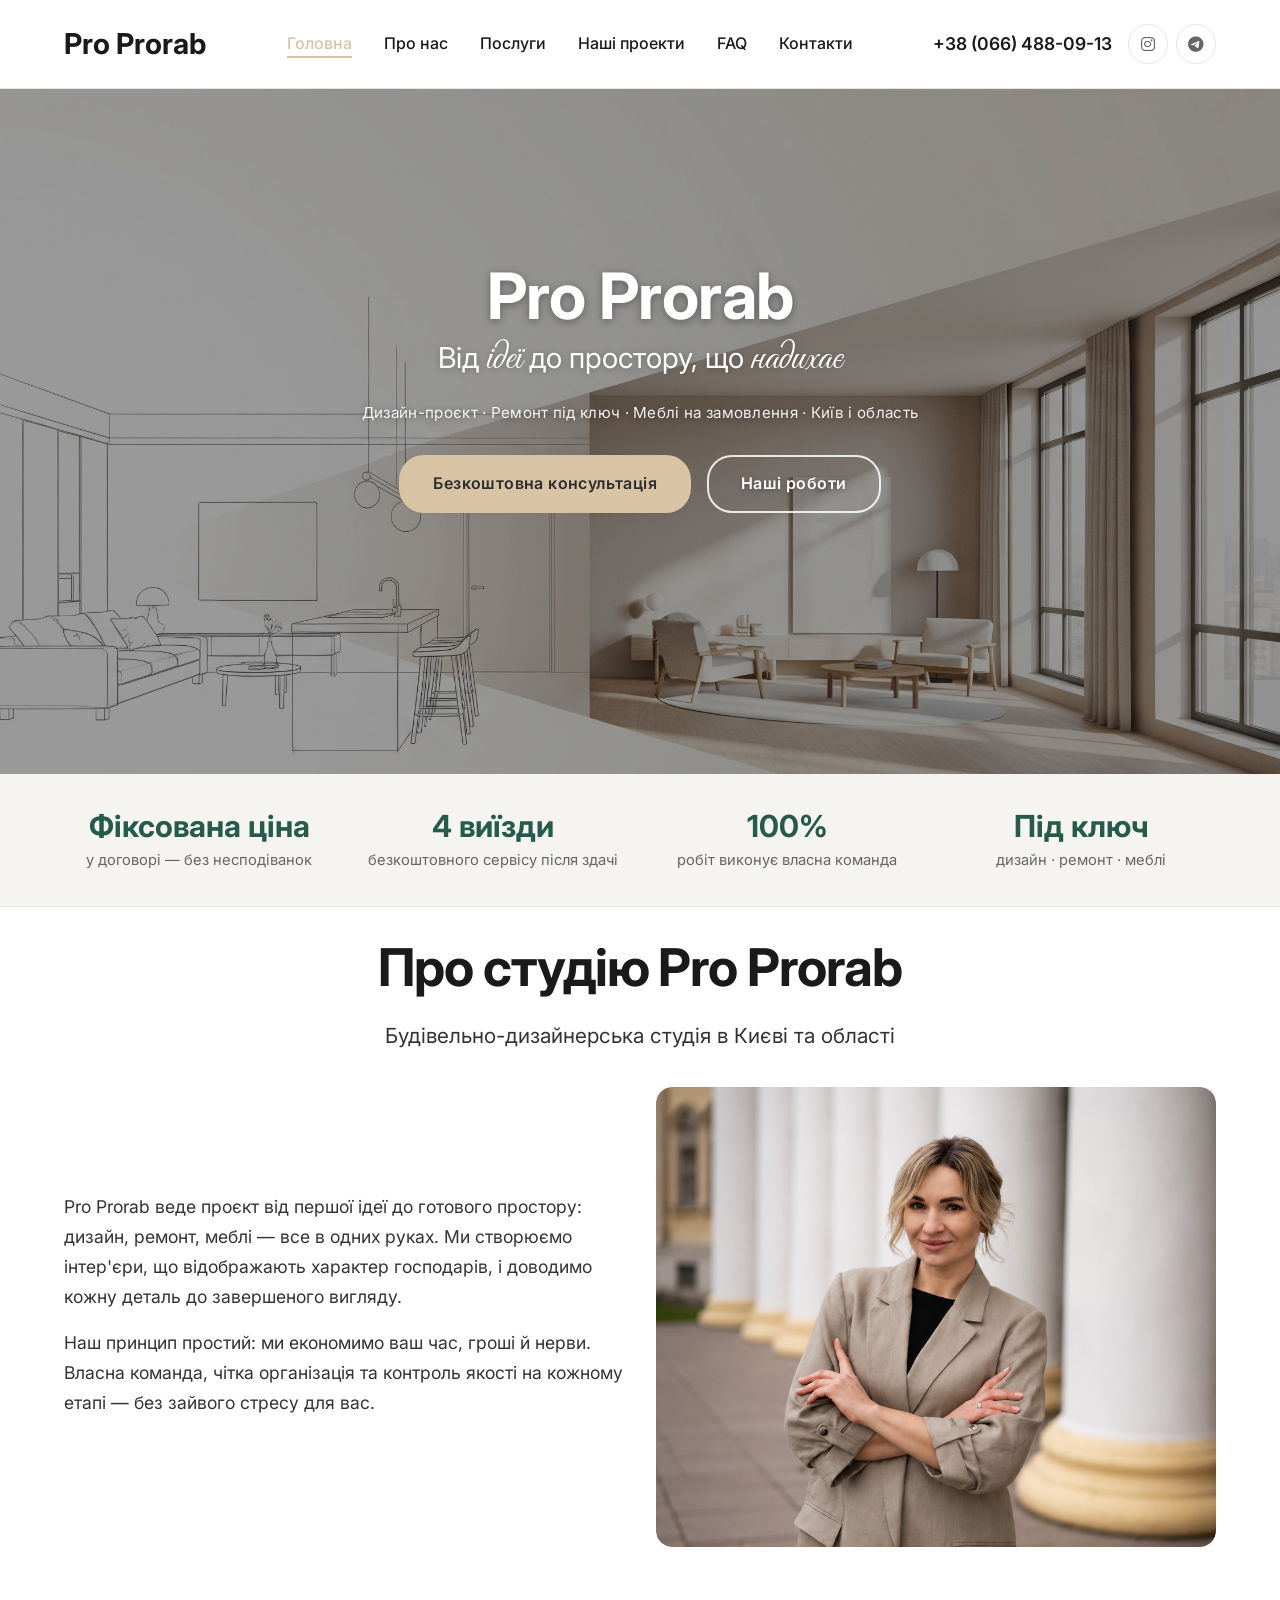
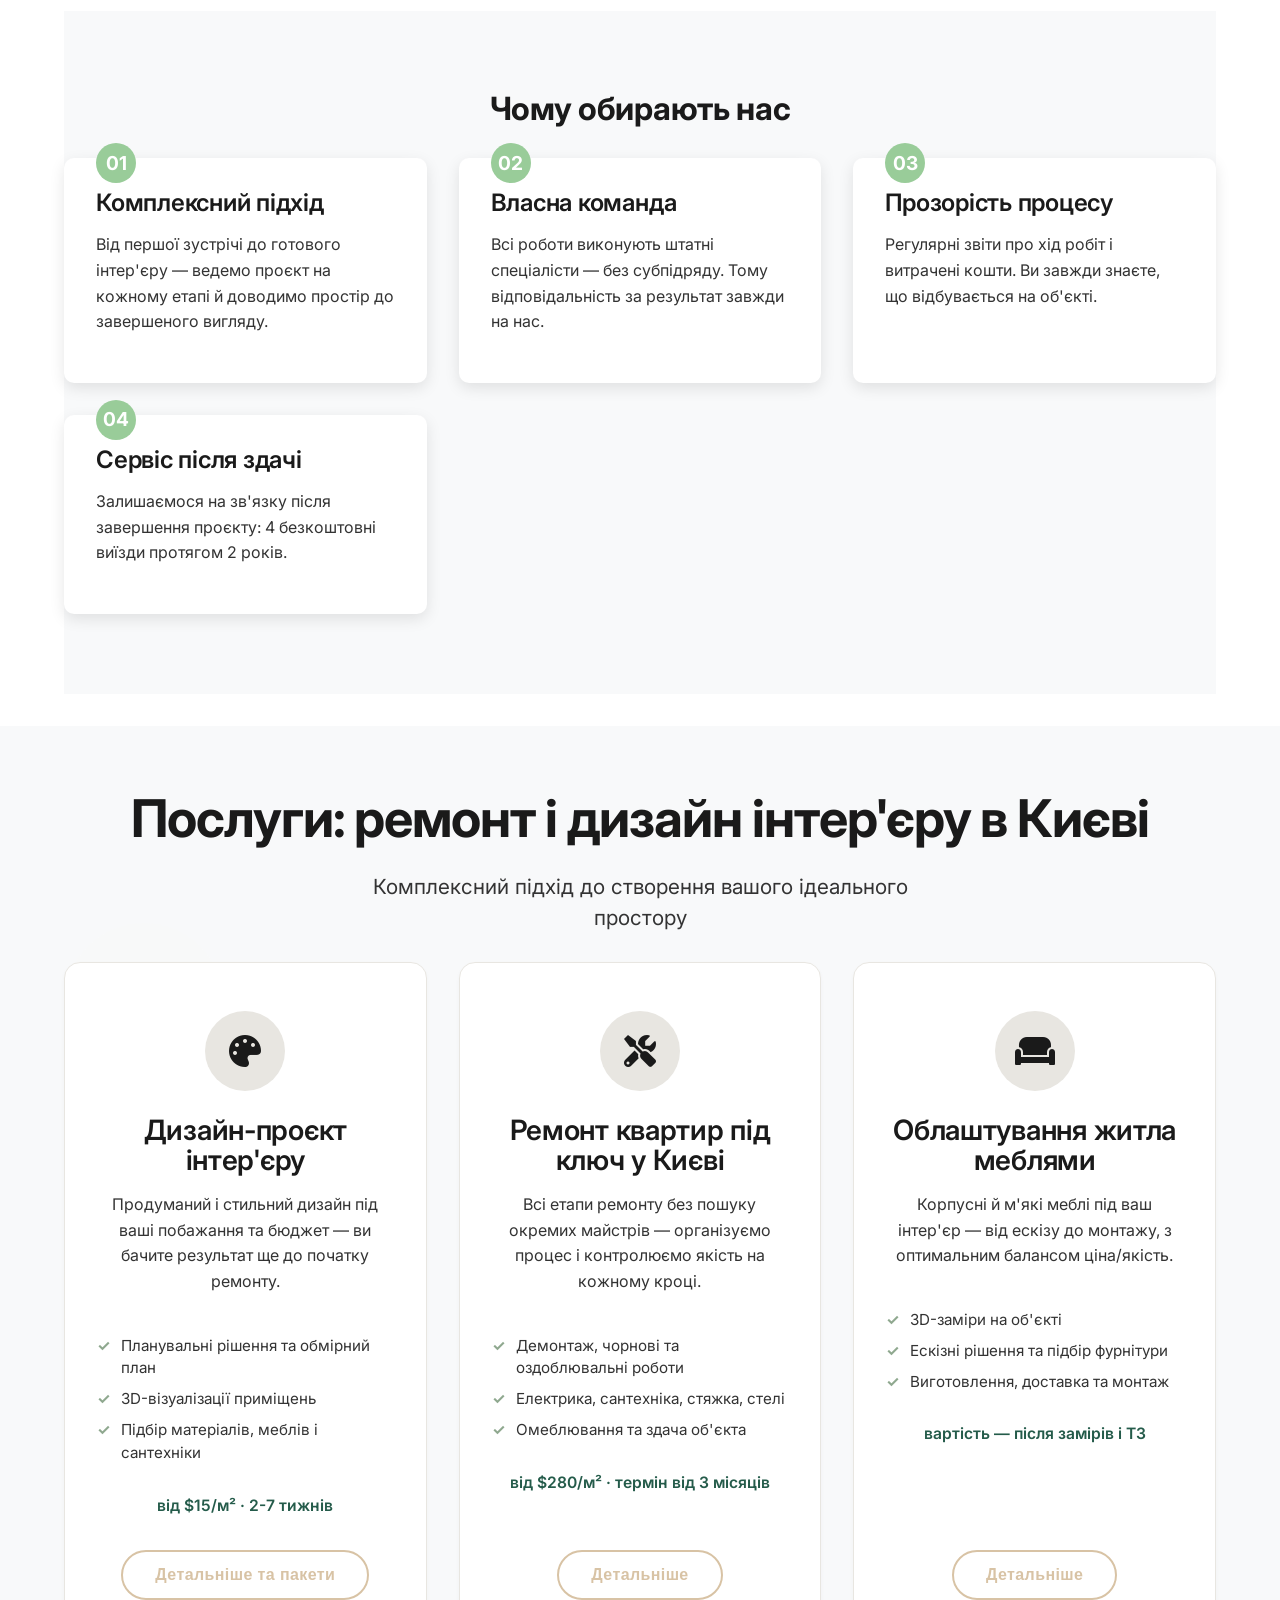
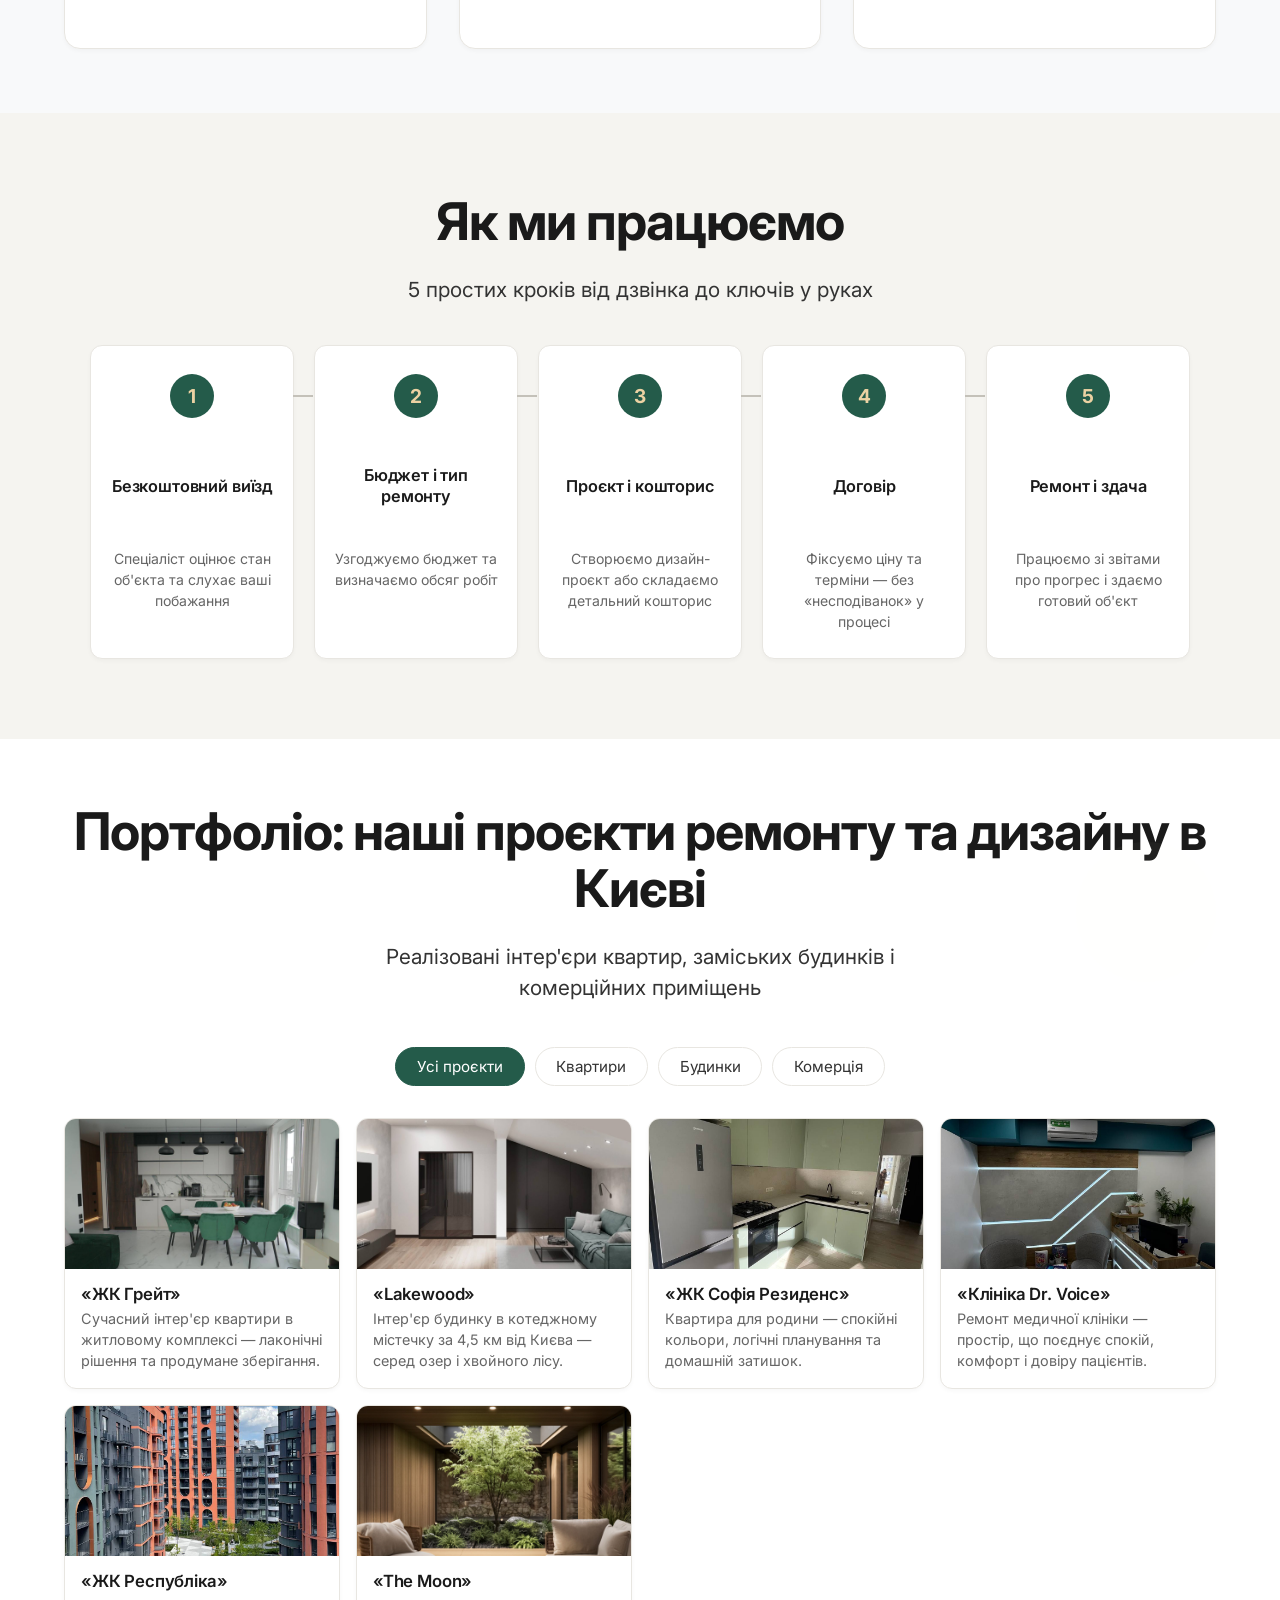
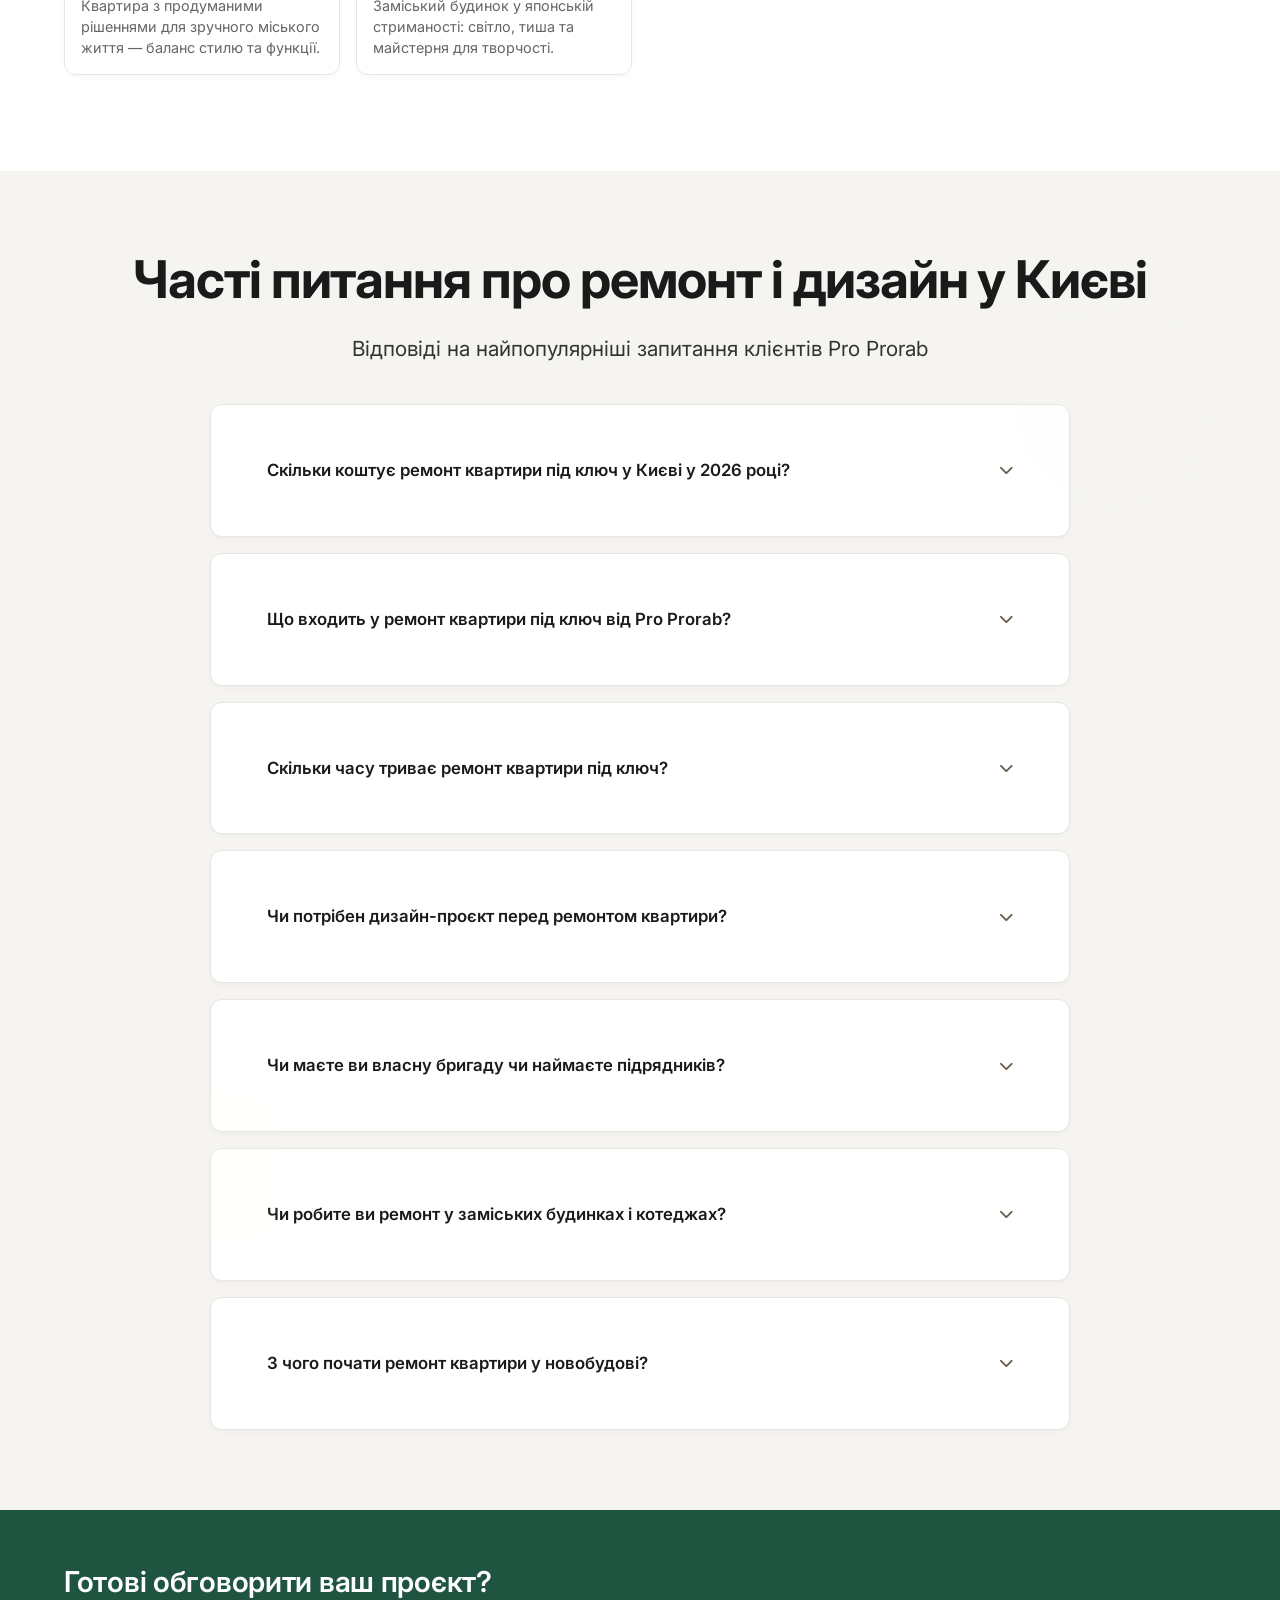
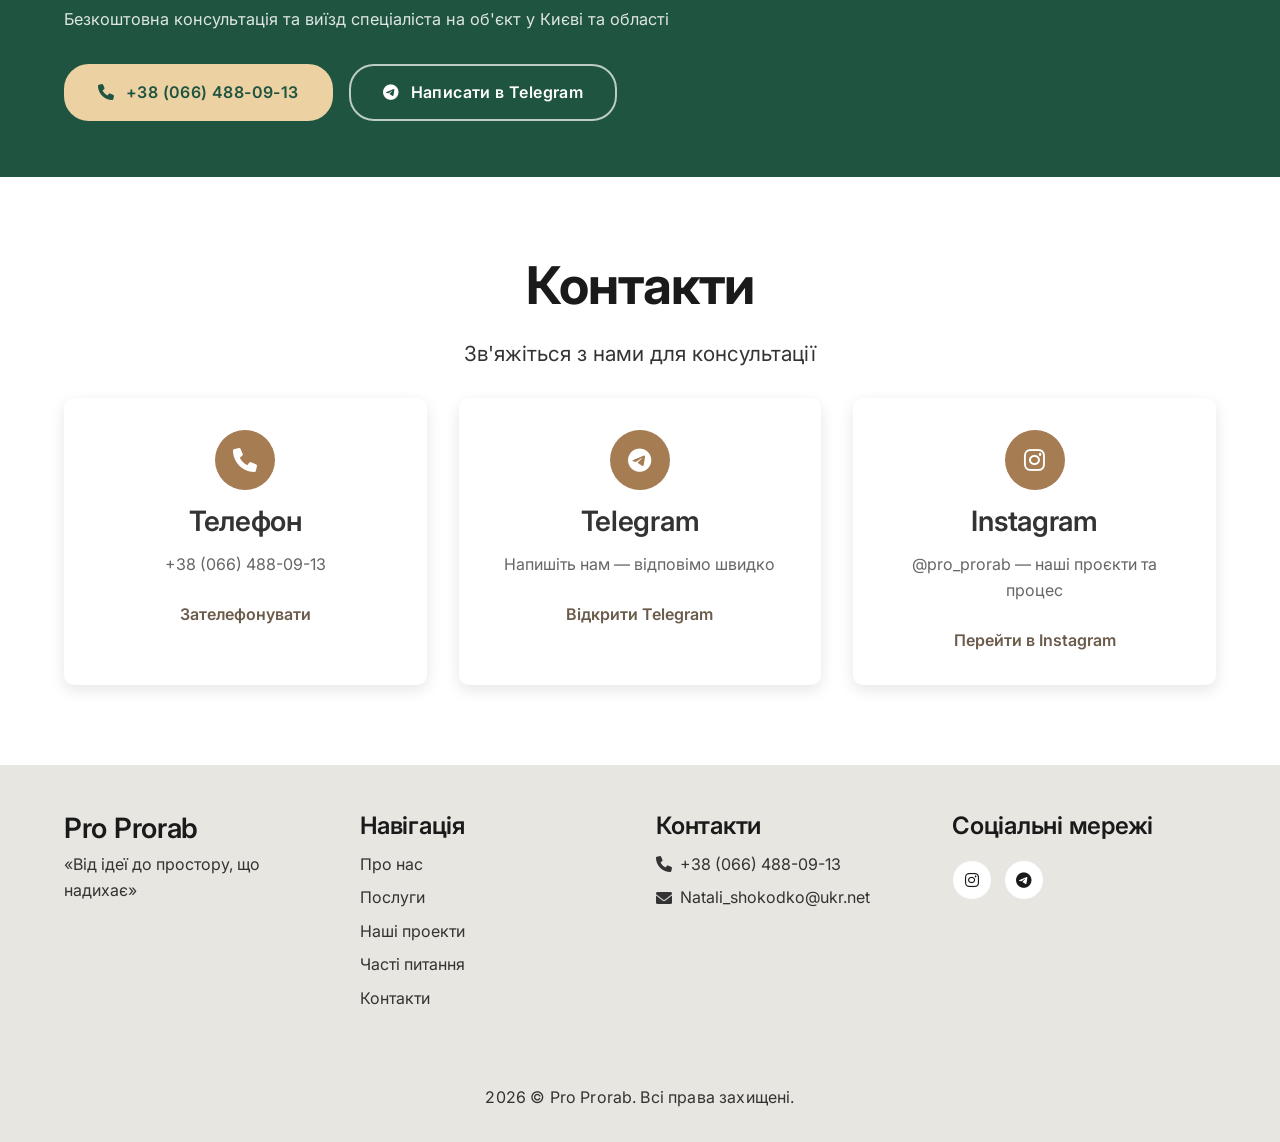
==== index.html @ a44e71b1 "Apply green package styling to all three service modals The «Ремонт під ключ» and «Облаштування мебл" ====
<!DOCTYPE html>
<html lang="uk-UA">
<head>
    <meta charset="UTF-8">
    <meta name="viewport" content="width=device-width, initial-scale=1.0, viewport-fit=cover">
    <meta http-equiv="X-UA-Compatible" content="IE=edge">

    <!-- Primary SEO Meta Tags -->
    <title>Ремонт квартир під ключ і дизайн інтер'єру в Києві | Pro Prorab</title>
    <meta name="description" content="Pro Prorab — будівельно-дизайнерська студія в Києві та області. Дизайн-проєкт інтер'єру, ремонт квартир і будинків під ключ, авторський нагляд, меблі на замовлення. ☎ +38 (066) 488-09-13">
    <meta name="keywords" content="ремонт квартир Київ, ремонт під ключ Київ, дизайн інтер'єру Київ, дизайн-проєкт Київ, ремонт квартири під ключ ціна, ремонт будинків Київ, дизайн інтер'єру Київська область, будівельна студія Київ, меблі на замовлення Київ, авторський нагляд, Pro Prorab, Про Прораб">
    <meta name="author" content="Pro Prorab">
    <meta name="robots" content="index, follow, max-image-preview:large, max-snippet:-1, max-video-preview:-1">
    <meta name="googlebot" content="index, follow">
    <meta name="yandex" content="index, follow">
    <meta name="rating" content="general">
    <meta name="revisit-after" content="7 days">
    <meta name="language" content="Ukrainian">
    <meta name="theme-color" content="#245B4A">

    <!-- Geo Tags (Київ, Україна) -->
    <meta name="geo.region" content="UA-32">
    <meta name="geo.placename" content="Київ, Київська область">
    <meta name="geo.position" content="50.4501;30.5234">
    <meta name="ICBM" content="50.4501, 30.5234">

    <!-- Canonical & Language Alternates -->
    <link rel="canonical" href="https://pro-prorab.com.ua/">
    <link rel="alternate" hreflang="uk-UA" href="https://pro-prorab.com.ua/">
    <link rel="alternate" hreflang="x-default" href="https://pro-prorab.com.ua/">

    <!-- Open Graph / Facebook -->
    <meta property="og:type" content="website">
    <meta property="og:site_name" content="Pro Prorab">
    <meta property="og:locale" content="uk_UA">
    <meta property="og:url" content="https://pro-prorab.com.ua/">
    <meta property="og:title" content="Ремонт квартир під ключ і дизайн інтер'єру в Києві | Pro Prorab">
    <meta property="og:description" content="Дизайн-проєкт інтер'єру, ремонт квартир і будинків під ключ, авторський нагляд. Працюємо в Києві та області.">
    <meta property="og:image" content="https://pro-prorab.com.ua/images/hero/hero-bg.jpg">
    <meta property="og:image:width" content="1200">
    <meta property="og:image:height" content="630">
    <meta property="og:image:alt" content="Pro Prorab — ремонт і дизайн інтер'єру в Києві">

    <!-- Twitter Card -->
    <meta name="twitter:card" content="summary_large_image">
    <meta name="twitter:title" content="Ремонт квартир під ключ і дизайн інтер'єру в Києві | Pro Prorab">
    <meta name="twitter:description" content="Дизайн-проєкт, ремонт під ключ, авторський нагляд. Київ і область.">
    <meta name="twitter:image" content="https://pro-prorab.com.ua/images/hero/hero-bg.jpg">
    <meta name="twitter:image:alt" content="Pro Prorab — інтер'єри та ремонт у Києві">

    <!-- Favicon & PWA -->
    <link rel="icon" type="image/svg+xml" href="favicon.svg">
    <link rel="icon" type="image/x-icon" href="favicon.ico">
    <link rel="apple-touch-icon" sizes="180x180" href="apple-touch-icon.png">
    <link rel="manifest" href="site.webmanifest">

    <!-- Performance: Preconnect to third-party origins -->
    <link rel="preconnect" href="https://fonts.googleapis.com">
    <link rel="preconnect" href="https://fonts.gstatic.com" crossorigin>
    <link rel="preconnect" href="https://cdnjs.cloudflare.com" crossorigin>
    <link rel="dns-prefetch" href="https://www.instagram.com">
    <link rel="dns-prefetch" href="https://t.me">

    <!-- Stylesheets -->
    <link rel="stylesheet" href="css/style.css?v=15">
    <link href="https://fonts.googleapis.com/css2?family=Inter:wght@300;400;500;600;700&family=Caveat:wght@500;600;700&family=Great+Vibes&display=swap" rel="stylesheet">
    <link rel="stylesheet" href="https://cdnjs.cloudflare.com/ajax/libs/font-awesome/6.0.0/css/all.min.css">

    <!-- Schema.org: Organization + LocalBusiness (HomeAndConstructionBusiness) -->
    <script type="application/ld+json">
    {
      "@context": "https://schema.org",
      "@type": ["HomeAndConstructionBusiness", "GeneralContractor", "InteriorDesignFirm"],
      "@id": "https://pro-prorab.com.ua/#organization",
      "name": "Pro Prorab",
      "alternateName": ["Про Прораб", "Pro-Prorab"],
      "url": "https://pro-prorab.com.ua/",
      "logo": "https://pro-prorab.com.ua/images/hero/hero-bg.jpg",
      "image": "https://pro-prorab.com.ua/images/hero/hero-bg.jpg",
      "description": "Будівельно-дизайнерська студія Pro Prorab у Києві. Дизайн інтер'єру, ремонт квартир і будинків під ключ, авторський нагляд, меблі на замовлення.",
      "telephone": "+380664880913",
      "email": "Natali_shokodko@ukr.net",
      "priceRange": "$$",
      "currenciesAccepted": "UAH",
      "paymentAccepted": "Cash, Credit Card, Bank Transfer",
      "address": {
        "@type": "PostalAddress",
        "addressCountry": "UA",
        "addressRegion": "Київська область",
        "addressLocality": "Київ"
      },
      "geo": {
        "@type": "GeoCoordinates",
        "latitude": 50.4501,
        "longitude": 30.5234
      },
      "areaServed": [
        { "@type": "City", "name": "Київ" },
        { "@type": "AdministrativeArea", "name": "Київська область" }
      ],
      "openingHoursSpecification": [{
        "@type": "OpeningHoursSpecification",
        "dayOfWeek": ["Monday", "Tuesday", "Wednesday", "Thursday", "Friday", "Saturday"],
        "opens": "09:00",
        "closes": "19:00"
      }],
      "sameAs": [
        "https://www.instagram.com/pro_prorab",
        "https://t.me/+380664880913"
      ],
      "founder": { "@type": "Person", "name": "Наталія Шокодько" },
      "knowsLanguage": ["uk", "ru", "en"],
      "slogan": "Від ідеї до простору, що надихає"
    }
    </script>

    <!-- Schema.org: WebSite (with SearchAction) -->
    <script type="application/ld+json">
    {
      "@context": "https://schema.org",
      "@type": "WebSite",
      "@id": "https://pro-prorab.com.ua/#website",
      "url": "https://pro-prorab.com.ua/",
      "name": "Pro Prorab",
      "description": "Ремонт квартир під ключ і дизайн інтер'єру в Києві",
      "inLanguage": "uk-UA",
      "publisher": { "@id": "https://pro-prorab.com.ua/#organization" }
    }
    </script>

    <!-- Schema.org: Services Catalog -->
    <script type="application/ld+json">
    {
      "@context": "https://schema.org",
      "@type": "Service",
      "serviceType": "Ремонт квартир і дизайн інтер'єру",
      "provider": { "@id": "https://pro-prorab.com.ua/#organization" },
      "areaServed": { "@type": "AdministrativeArea", "name": "Київ та Київська область" },
      "hasOfferCatalog": {
        "@type": "OfferCatalog",
        "name": "Послуги Pro Prorab",
        "itemListElement": [
          {
            "@type": "Offer",
            "itemOffered": {
              "@type": "Service",
              "name": "Дизайн-проєкт інтер'єру",
              "description": "Створення продуманого дизайн-проєкту з урахуванням побажань, бюджету та сучасних тенденцій."
            }
          },
          {
            "@type": "Offer",
            "itemOffered": {
              "@type": "Service",
              "name": "Ремонт квартир під ключ",
              "description": "Повний цикл ремонту: підготовчі та чорнові роботи, оздоблення, монтаж меблів."
            }
          },
          {
            "@type": "Offer",
            "itemOffered": {
              "@type": "Service",
              "name": "Меблі на замовлення",
              "description": "Підбір, виготовлення та встановлення корпусних і м'яких меблів."
            }
          }
        ]
      }
    }
    </script>

    <!-- Schema.org: BreadcrumbList -->
    <script type="application/ld+json">
    {
      "@context": "https://schema.org",
      "@type": "BreadcrumbList",
      "itemListElement": [
        { "@type": "ListItem", "position": 1, "name": "Головна", "item": "https://pro-prorab.com.ua/" },
        { "@type": "ListItem", "position": 2, "name": "Про нас", "item": "https://pro-prorab.com.ua/#about" },
        { "@type": "ListItem", "position": 3, "name": "Послуги", "item": "https://pro-prorab.com.ua/#services" },
        { "@type": "ListItem", "position": 4, "name": "Наші проекти", "item": "https://pro-prorab.com.ua/#portfolio" },
        { "@type": "ListItem", "position": 5, "name": "Контакти", "item": "https://pro-prorab.com.ua/#contacts" }
      ]
    }
    </script>

    <!-- Schema.org: FAQPage -->
    <script type="application/ld+json">
    {
      "@context": "https://schema.org",
      "@type": "FAQPage",
      "mainEntity": [
        {
          "@type": "Question",
          "name": "Скільки коштує ремонт квартири під ключ у Києві у 2026 році?",
          "acceptedAnswer": {
            "@type": "Answer",
            "text": "Вартість ремонту під ключ у Києві залежить від трьох головних факторів: площі квартири, складності планування та обраних оздоблювальних матеріалів. Точну ціну ми називаємо лише після безкоштовного виїзду майстра на об'єкт — це гарантує, що в кошторисі не з'являться несподіванки. Зателефонуйте +38 (066) 488-09-13, щоб отримати індивідуальний розрахунок під ваш об'єкт."
          }
        },
        {
          "@type": "Question",
          "name": "Що входить у ремонт квартири під ключ від Pro Prorab?",
          "acceptedAnswer": {
            "@type": "Answer",
            "text": "Ремонт під ключ — це повний цикл робіт без потреби шукати окремих підрядників. Включає: демонтажні роботи (зняття старих покриттів, перегородок), чорнові роботи (стяжка, штукатурка, електрика, сантехніка, опалення), чистове оздоблення (фарбування, шпалери, плитка, підлоги, стелі), монтаж дверей і вікон, встановлення сантехніки та меблів, фінальне прибирання. Ви заїжджаєте в готову до життя квартиру з ключем у руках."
          }
        },
        {
          "@type": "Question",
          "name": "Скільки часу триває ремонт квартири під ключ?",
          "acceptedAnswer": {
            "@type": "Answer",
            "text": "Терміни залежать від площі та обсягу робіт. Орієнтовно: однокімнатна квартира — 2-3 місяці, двокімнатна — 3-4 місяці, трикімнатна — 4-6 місяців, заміський будинок — від 6 місяців. Точну дату закінчення ми фіксуємо в договорі ще до старту робіт і регулярно надаємо вам звіти про прогрес."
          }
        },
        {
          "@type": "Question",
          "name": "Чи потрібен дизайн-проєкт перед ремонтом квартири?",
          "acceptedAnswer": {
            "@type": "Answer",
            "text": "Дизайн-проєкт не є обов'язковим, але він економить ваші гроші. По-перше, ви бачите майбутній інтер'єр у 3D ще до закупівлі матеріалів і можете внести правки безкоштовно. По-друге, проєкт містить точні специфікації — це виключає переробки під час ремонту, а переробка коштує в 3-5 разів дорожче за виконання з першого разу. Клієнтам, які замовляють у нас одночасно дизайн-проєкт і ремонт, надаємо знижку на дизайн."
          }
        },
        {
          "@type": "Question",
          "name": "Чи маєте ви власну бригаду чи наймаєте підрядників?",
          "acceptedAnswer": {
            "@type": "Answer",
            "text": "Усі роботи виконують наші штатні спеціалісти — електрики, сантехніки, оздоблювальники, монтажники меблів. Ми не передаємо об'єкти на субпідряд, тому контролюємо якість на кожному етапі та несемо повну відповідальність за результат. Бригади злагоджені між собою, працюють у єдиному ритмі. Завдяки цьому ми витримуємо терміни."
          }
        },
        {
          "@type": "Question",
          "name": "Чи робите ви ремонт у заміських будинках і котеджах?",
          "acceptedAnswer": {
            "@type": "Answer",
            "text": "Так, заміські будинки — одна з наших спеціалізацій. У портфоліо є реалізовані проєкти в котеджному містечку Lakewood (4,5 км від Києва) та заміський будинок The Moon у японському стилі. Ми працюємо з будинками будь-якої площі — від компактних котеджів до маєтків, включно з утепленням фасадів, інженерією та дизайном інтер'єру."
          }
        },
        {
          "@type": "Question",
          "name": "З чого почати ремонт квартири у новобудові?",
          "acceptedAnswer": {
            "@type": "Answer",
            "text": "Послідовність така: 1) Замовте безкоштовний виїзд нашого спеціаліста — оцінимо стан квартири від забудовника. 2) Узгодимо ваш бюджет і визначимо тип ремонту. 3) Створимо дизайн-проєкт або складемо кошторис під ваше планування. 4) Підпишемо договір з фіксованою ціною та термінами. 5) Розпочинаємо роботи — ви отримуєте регулярні звіти про прогрес. Найгірше, що можна зробити — почати ремонт без проєкту й кошторису, бо так бюджет розповзається на 30-50%."
          }
        }
      ]
    }
    </script>
</head>
<body>
    <!-- Header -->
    <header class="header">
        <div class="container">
            <div class="header-content">
                <a href="/" class="logo" aria-label="Pro Prorab — головна">
                    <span class="logo-text">Pro Prorab</span>
                </a>
                <nav class="nav">
                    <ul class="nav-list">
                        <li><a href="#home" class="nav-link active">Головна</a></li>
                        <li><a href="#about" class="nav-link">Про нас</a></li>
                        <li><a href="#services" class="nav-link">Послуги</a></li>
                        <li><a href="#portfolio" class="nav-link">Наші проекти</a></li>
                        <li><a href="#faq" class="nav-link">FAQ</a></li>
                        <li><a href="#contacts" class="nav-link">Контакти</a></li>
                    </ul>
                </nav>
                <div class="header-contact">
                    <a href="tel:+380664880913" class="phone">+38 (066) 488-09-13</a>
                    <div class="social-links">
                        <a href="https://www.instagram.com/pro_prorab?igsh=eXV1aWx6aDczOWYw" class="social-link" aria-label="Instagram Pro Prorab" target="_blank" rel="noopener noreferrer"><i class="fab fa-instagram"></i></a>
                        <a href="https://t.me/+380664880913" class="social-link" aria-label="Telegram Pro Prorab" target="_blank" rel="noopener noreferrer"><i class="fab fa-telegram"></i></a>
                    </div>
                </div>
                <a href="tel:+380664880913" class="header-call-btn" aria-label="Зателефонувати">
                    <i class="fas fa-phone"></i>
                </a>
                <button class="mobile-menu-btn" aria-label="Відкрити меню">
                    <span></span>
                    <span></span>
                    <span></span>
                </button>
            </div>
        </div>
    </header>

    <!-- Hero Section -->
    <section class="hero" id="home">
        <div class="hero-slider">
            <div class="hero-slide active">
                <div class="hero-bg" style="background-image: url('images/hero/hero-bg.jpg'); background-size: cover; background-position: center;"></div>
                <div class="hero-overlay"></div>
                <div class="hero-content">
                    <div class="container">
                        <h1 class="hero-title">
                            <span aria-hidden="true">Pro Prorab</span>
                            <span class="visually-hidden">Pro Prorab — ремонт квартир під ключ і дизайн інтер'єру в Києві та області</span>
                        </h1>
                        <p class="hero-subtitle">Від <span class="hand">ідеї</span> до простору, що <span class="hand">надихає</span></p>
                        <p class="hero-tagline">Дизайн-проєкт · Ремонт під ключ · Меблі на замовлення · Київ і область</p>
                        <div class="hero-buttons">
                            <a href="tel:+380664880913" class="btn btn-primary">Безкоштовна консультація</a>
                            <a href="#portfolio" class="btn btn-hero-outline">Наші роботи</a>
                        </div>
                    </div>
                </div>
            </div>
        </div>
    </section>

    <!-- Facts Strip -->
    <section class="facts-strip" aria-label="Ключові факти про Pro Prorab">
        <div class="container">
            <div class="facts-grid">
                <div class="fact-item">
                    <div class="fact-number">Фіксована ціна</div>
                    <div class="fact-label">у договорі — без несподіванок</div>
                </div>
                <div class="fact-item">
                    <div class="fact-number">4 виїзди</div>
                    <div class="fact-label">безкоштовного сервісу після здачі</div>
                </div>
                <div class="fact-item">
                    <div class="fact-number">100%</div>
                    <div class="fact-label">робіт виконує власна команда</div>
                </div>
                <div class="fact-item">
                    <div class="fact-number">Під ключ</div>
                    <div class="fact-label">дизайн · ремонт · меблі</div>
                </div>
            </div>
        </div>
    </section>

    <!-- About Section -->
    <section class="about-preview" id="about">
        <div class="decorative-shapes">
            <div class="shape-large"></div>
            <div class="shape-medium"></div>
        </div>
        <div class="container">
            <div class="section-header">
                <h2 class="section-title">Про студію Pro Prorab</h2>
                <p class="section-subtitle">Будівельно-дизайнерська студія в Києві та області</p>
            </div>

            <!-- About Content -->
            <div class="about-intro">
                <div class="about-text-large">
                    <p>Pro Prorab веде проєкт від першої ідеї до готового простору: дизайн, ремонт, меблі — все в одних руках. Ми створюємо інтер'єри, що відображають характер господарів, і доводимо кожну деталь до завершеного вигляду.</p>
                    <p>Наш принцип простий: ми економимо ваш час, гроші й нерви. Власна команда, чітка організація та контроль якості на кожному етапі — без зайвого стресу для вас.</p>
                </div>
                <div class="about-image-large">
                    <img src="images/about/about-photo.png" alt="Команда студії Pro Prorab — дизайн інтер'єру та ремонт у Києві" width="600" height="600" loading="lazy">
                </div>
            </div>

            <!-- Why Choose Us -->
            <div class="why-choose-us" style="margin-top: 4rem;">
                <h3 style="text-align: center; margin-bottom: 2rem; color: var(--wix-text-primary);">Чому обирають нас</h3>
                <div class="advantages-grid advantages-grid-4">
                    <div class="advantage-item">
                        <div class="advantage-number">01</div>
                        <h4>Комплексний підхід</h4>
                        <p>Від першої зустрічі до готового інтер'єру — ведемо проєкт на кожному етапі й доводимо простір до завершеного вигляду.</p>
                    </div>
                    <div class="advantage-item">
                        <div class="advantage-number">02</div>
                        <h4>Власна команда</h4>
                        <p>Всі роботи виконують штатні спеціалісти — без субпідряду. Тому відповідальність за результат завжди на нас.</p>
                    </div>
                    <div class="advantage-item">
                        <div class="advantage-number">03</div>
                        <h4>Прозорість процесу</h4>
                        <p>Регулярні звіти про хід робіт і витрачені кошти. Ви завжди знаєте, що відбувається на об'єкті.</p>
                    </div>
                    <div class="advantage-item">
                        <div class="advantage-number">04</div>
                        <h4>Сервіс після здачі</h4>
                        <p>Залишаємося на зв'язку після завершення проєкту: 4 безкоштовні виїзди протягом 2 років.</p>
                    </div>
                </div>
            </div>
        </div>
    </section>

    <!-- Services Section -->
    <section class="services-preview" id="services">
        <div class="decorative-shapes">
            <div class="shape-large"></div>
            <div class="shape-medium"></div>
        </div>
        <div class="container">
            <div class="section-header">
                <h2 class="section-title">Послуги: ремонт і дизайн інтер'єру в Києві</h2>
                <p class="section-subtitle">Комплексний підхід до створення вашого ідеального простору</p>
            </div>
            <div class="services-grid">
                <div class="service-card">
                    <div class="service-icon">
                        <i class="fas fa-palette"></i>
                    </div>
                    <h3 class="service-title">Дизайн-проєкт інтер'єру</h3>
                    <p class="service-description">Продуманий і стильний дизайн під ваші побажання та бюджет — ви бачите результат ще до початку ремонту.</p>
                    <ul class="service-includes">
                        <li>Планувальні рішення та обмірний план</li>
                        <li>3D-візуалізації приміщень</li>
                        <li>Підбір матеріалів, меблів і сантехніки</li>
                    </ul>
                    <div class="service-price">від $15/м² · 2-7 тижнів</div>
                    <div class="service-actions">
                        <button class="btn btn-outline service-more-btn" data-service="design" aria-haspopup="dialog" aria-controls="serviceModal">Детальніше та пакети</button>
                    </div>
                </div>
                <div class="service-card">
                    <div class="service-icon">
                        <i class="fas fa-tools"></i>
                    </div>
                    <h3 class="service-title">Ремонт квартир під ключ у Києві</h3>
                    <p class="service-description">Всі етапи ремонту без пошуку окремих майстрів — організуємо процес і контролюємо якість на кожному кроці.</p>
                    <ul class="service-includes">
                        <li>Демонтаж, чорнові та оздоблювальні роботи</li>
                        <li>Електрика, сантехніка, стяжка, стелі</li>
                        <li>Омеблювання та здача об'єкта</li>
                    </ul>
                    <div class="service-price">від $280/м² · термін від 3 місяців</div>
                    <div class="service-actions">
                        <button class="btn btn-outline service-more-btn" data-service="turnkey" aria-haspopup="dialog" aria-controls="serviceModal">Детальніше</button>
                    </div>
                </div>
                <div class="service-card">
                    <div class="service-icon">
                        <i class="fas fa-couch"></i>
                    </div>
                    <h3 class="service-title">Облаштування житла меблями</h3>
                    <p class="service-description">Корпусні й м'які меблі під ваш інтер'єр — від ескізу до монтажу, з оптимальним балансом ціна/якість.</p>
                    <ul class="service-includes">
                        <li>3D-заміри на об'єкті</li>
                        <li>Ескізні рішення та підбір фурнітури</li>
                        <li>Виготовлення, доставка та монтаж</li>
                    </ul>
                    <div class="service-price">вартість — після замірів і ТЗ</div>
                    <div class="service-actions">
                        <button class="btn btn-outline service-more-btn" data-service="furniture" aria-haspopup="dialog" aria-controls="serviceModal">Детальніше</button>
                    </div>
                </div>
            </div>
        </div>
    </section>

    <!-- Process Section -->
    <section class="process-section" id="process" aria-labelledby="process-title">
        <div class="container">
            <div class="section-header">
                <h2 class="section-title" id="process-title">Як ми працюємо</h2>
                <p class="section-subtitle">5 простих кроків від дзвінка до ключів у руках</p>
            </div>
            <div class="process-steps">
                <div class="process-step">
                    <div class="process-step-number">1</div>
                    <h3>Безкоштовний виїзд</h3>
                    <p>Спеціаліст оцінює стан об'єкта та слухає ваші побажання</p>
                </div>
                <div class="process-step">
                    <div class="process-step-number">2</div>
                    <h3>Бюджет і тип ремонту</h3>
                    <p>Узгоджуємо бюджет та визначаємо обсяг робіт</p>
                </div>
                <div class="process-step">
                    <div class="process-step-number">3</div>
                    <h3>Проєкт і кошторис</h3>
                    <p>Створюємо дизайн-проєкт або складаємо детальний кошторис</p>
                </div>
                <div class="process-step">
                    <div class="process-step-number">4</div>
                    <h3>Договір</h3>
                    <p>Фіксуємо ціну та терміни — без «несподіванок» у процесі</p>
                </div>
                <div class="process-step">
                    <div class="process-step-number">5</div>
                    <h3>Ремонт і здача</h3>
                    <p>Працюємо зі звітами про прогрес і здаємо готовий об'єкт</p>
                </div>
            </div>
        </div>
    </section>

    <!-- Portfolio Section -->
    <section class="portfolio-preview" id="portfolio">
        <div class="decorative-shapes">
            <div class="shape-large"></div>
            <div class="shape-medium"></div>
        </div>
        <div class="container">
            <div class="section-header">
                <h2 class="section-title">Портфоліо: наші проєкти ремонту та дизайну в Києві</h2>
                <p class="section-subtitle">Реалізовані інтер'єри квартир, заміських будинків і комерційних приміщень</p>
            </div>
            <div class="portfolio-filters" role="group" aria-label="Фільтр проєктів">
                <button class="portfolio-filter-btn active" data-filter="all">Усі проєкти</button>
                <button class="portfolio-filter-btn" data-filter="apartments">Квартири</button>
                <button class="portfolio-filter-btn" data-filter="houses">Будинки</button>
                <button class="portfolio-filter-btn" data-filter="commercial">Комерція</button>
            </div>
            <div class="portfolio-grid">
                <div class="portfolio-item" data-gallery="lakewood" data-category="apartments">
                    <div class="portfolio-image">
                        <img src="images/portfolio/lakewood/12.jpg" alt="Дизайн інтер'єру квартири у ЖК Грейт, Київ — сучасний стиль від Pro Prorab" style="width: 100%; height: 100%; object-fit: cover;" loading="lazy">
                    </div>
                    <div class="portfolio-info">
                        <h3 class="portfolio-title">«ЖК Грейт»</h3>
                        <p class="portfolio-description">Сучасний інтер'єр квартири в житловому комплексі — лаконічні рішення та продумане зберігання.</p>
                    </div>
                </div>
                <div class="portfolio-item" data-gallery="great" data-category="houses">
                    <div class="portfolio-image">
                        <img src="images/portfolio/great/1.jpg" alt="Інтер'єр заміського будинку в котеджному містечку Lakewood під Києвом" style="width: 100%; height: 100%; object-fit: cover;" loading="lazy">
                    </div>
                    <div class="portfolio-info">
                        <h3 class="portfolio-title">«Lakewood»</h3>
                        <p class="portfolio-description">Інтер'єр будинку в котеджному містечку за 4,5 км від Києва — серед озер і хвойного лісу.</p>
                    </div>
                </div>
                <div class="portfolio-item" data-gallery="sofiaResidence" data-category="apartments">
                    <div class="portfolio-image">
                        <img src="images/portfolio/sofia-residence/4.jpg" alt="Дизайн квартири в ЖК Софія Резиденс — інтер'єр для родини, Київ" style="width: 100%; height: 100%; object-fit: cover;" loading="lazy">
                    </div>
                    <div class="portfolio-info">
                        <h3 class="portfolio-title">«ЖК Софія Резиденс»</h3>
                        <p class="portfolio-description">Квартира для родини — спокійні кольори, логічні планування та домашній затишок.</p>
                    </div>
                </div>
                <div class="portfolio-item" data-gallery="drVoice" data-category="commercial">
                    <div class="portfolio-image">
                        <img src="images/portfolio/dr-voice/5.jpg" alt="Дизайн та ремонт комерційного приміщення — клініка Dr. Voice у Києві" style="width: 100%; height: 100%; object-fit: cover;" loading="lazy">
                    </div>
                    <div class="portfolio-info">
                        <h3 class="portfolio-title">«Клініка Dr. Voice»</h3>
                        <p class="portfolio-description">Ремонт медичної клініки — простір, що поєднує спокій, комфорт і довіру пацієнтів.</p>
                    </div>
                </div>
                <div class="portfolio-item" data-gallery="respublika" data-category="apartments">
                    <div class="portfolio-image">
                        <img src="images/portfolio/respublika/5.jpg" alt="Інтер'єр квартири у ЖК Республіка — сучасний дизайн у Києві" style="width: 100%; height: 100%; object-fit: cover;" loading="lazy">
                    </div>
                    <div class="portfolio-info">
                        <h3 class="portfolio-title">«ЖК Республіка»</h3>
                        <p class="portfolio-description">Квартира з продуманими рішеннями для зручного міського життя — баланс стилю та функції.</p>
                    </div>
                </div>
                <div class="portfolio-item" data-gallery="theMoon" data-category="houses">
                    <div class="portfolio-image">
                        <img src="images/portfolio/the-moon/11.jpg" alt="Дизайн інтер'єру заміського будинку The Moon у японському стилі — Київська область" style="width: 100%; height: 100%; object-fit: cover;" loading="lazy">
                    </div>
                    <div class="portfolio-info">
                        <h3 class="portfolio-title">«The Moon»</h3>
                        <p class="portfolio-description">Заміський будинок у японській стриманості: світло, тиша та майстерня для творчості.</p>
                    </div>
                </div>
            </div>
            <div class="portfolio-button">
                <!-- Кнопка убрана по запросу пользователя -->
            </div>
        </div>
    </section>

    <!-- FAQ Section -->
    <section class="faq-section" id="faq" aria-labelledby="faq-title">
        <div class="decorative-shapes">
            <div class="shape-large"></div>
            <div class="shape-medium"></div>
        </div>
        <div class="container">
            <div class="section-header">
                <h2 class="section-title" id="faq-title">Часті питання про ремонт і дизайн у Києві</h2>
                <p class="section-subtitle">Відповіді на найпопулярніші запитання клієнтів Pro Prorab</p>
            </div>
            <div class="faq-list">
                <details class="faq-item">
                    <summary class="faq-question">
                        <span>Скільки коштує ремонт квартири під ключ у Києві у 2026 році?</span>
                        <i class="fas fa-chevron-down faq-icon" aria-hidden="true"></i>
                    </summary>
                    <div class="faq-answer">
                        <p>Вартість ремонту під ключ у Києві залежить від трьох головних факторів: площі квартири, складності планування та обраних оздоблювальних матеріалів. Точну ціну ми називаємо лише після безкоштовного виїзду майстра на об'єкт — це гарантує, що в кошторисі не з'являться «несподіванки». Зателефонуйте <a href="tel:+380664880913">+38 (066) 488-09-13</a>, щоб отримати індивідуальний розрахунок під ваш об'єкт.</p>
                    </div>
                </details>
                <details class="faq-item">
                    <summary class="faq-question">
                        <span>Що входить у ремонт квартири під ключ від Pro Prorab?</span>
                        <i class="fas fa-chevron-down faq-icon" aria-hidden="true"></i>
                    </summary>
                    <div class="faq-answer">
                        <p>Ремонт під ключ — це повний цикл робіт без потреби шукати окремих підрядників. Включає: <strong>демонтажні роботи</strong> (зняття старих покриттів, перегородок), <strong>чорнові роботи</strong> (стяжка, штукатурка, електрика, сантехніка, опалення), <strong>чистове оздоблення</strong> (фарбування, шпалери, плитка, підлоги, стелі), монтаж дверей і вікон, встановлення сантехніки та меблів, фінальне прибирання. Ви заїжджаєте в готову до життя квартиру з ключем у руках.</p>
                    </div>
                </details>
                <details class="faq-item">
                    <summary class="faq-question">
                        <span>Скільки часу триває ремонт квартири під ключ?</span>
                        <i class="fas fa-chevron-down faq-icon" aria-hidden="true"></i>
                    </summary>
                    <div class="faq-answer">
                        <p>Терміни залежать від площі та обсягу робіт. Орієнтовно: <strong>однокімнатна</strong> квартира — 2-3 місяці, <strong>двокімнатна</strong> — 3-4 місяці, <strong>трикімнатна</strong> — 4-6 місяців, <strong>заміський будинок</strong> — від 6 місяців. Точну дату закінчення ми фіксуємо в договорі ще до старту робіт і регулярно надаємо вам звіти про прогрес.</p>
                    </div>
                </details>
                <details class="faq-item">
                    <summary class="faq-question">
                        <span>Чи потрібен дизайн-проєкт перед ремонтом квартири?</span>
                        <i class="fas fa-chevron-down faq-icon" aria-hidden="true"></i>
                    </summary>
                    <div class="faq-answer">
                        <p>Дизайн-проєкт не є обов'язковим, але він <strong>економить ваші гроші</strong>. По-перше, ви бачите майбутній інтер'єр у 3D ще до закупівлі матеріалів і можете внести правки безкоштовно. По-друге, проєкт містить точні специфікації — це виключає переробки під час ремонту, а переробка коштує в 3-5 разів дорожче за виконання з першого разу. Клієнтам, які замовляють у нас одночасно дизайн-проєкт і ремонт, надаємо знижку на дизайн.</p>
                    </div>
                </details>
                <details class="faq-item">
                    <summary class="faq-question">
                        <span>Чи маєте ви власну бригаду чи наймаєте підрядників?</span>
                        <i class="fas fa-chevron-down faq-icon" aria-hidden="true"></i>
                    </summary>
                    <div class="faq-answer">
                        <p>Усі роботи виконують наші <strong>штатні спеціалісти</strong> — електрики, сантехніки, оздоблювальники, монтажники меблів. Ми <strong>не передаємо об'єкти на субпідряд</strong>, тому контролюємо якість на кожному етапі та несемо повну відповідальність за результат. Бригади злагоджені між собою, працюють у єдиному ритмі. Завдяки цьому ми витримуємо терміни.</p>
                    </div>
                </details>
                <details class="faq-item">
                    <summary class="faq-question">
                        <span>Чи робите ви ремонт у заміських будинках і котеджах?</span>
                        <i class="fas fa-chevron-down faq-icon" aria-hidden="true"></i>
                    </summary>
                    <div class="faq-answer">
                        <p>Так, заміські будинки — одна з наших спеціалізацій. У портфоліо є реалізовані проєкти в котеджному містечку <strong>Lakewood</strong> (4,5 км від Києва) та заміський будинок <strong>«The Moon»</strong> у японському стилі. Ми працюємо з будинками будь-якої площі — від компактних котеджів до маєтків, включно з утепленням фасадів, інженерією та дизайном інтер'єру.</p>
                    </div>
                </details>
                <details class="faq-item">
                    <summary class="faq-question">
                        <span>З чого почати ремонт квартири у новобудові?</span>
                        <i class="fas fa-chevron-down faq-icon" aria-hidden="true"></i>
                    </summary>
                    <div class="faq-answer">
                        <p>Послідовність така: <strong>1)</strong> Замовте безкоштовний виїзд нашого спеціаліста — оцінимо стан квартири від забудовника. <strong>2)</strong> Узгодимо ваш бюджет і визначимо тип ремонту (косметичний, капітальний, преміум). <strong>3)</strong> Створимо дизайн-проєкт або складемо кошторис під ваше планування. <strong>4)</strong> Підпишемо договір з фіксованою ціною та термінами. <strong>5)</strong> Розпочинаємо роботи — ви отримуєте регулярні звіти про прогрес. Найгірше, що можна зробити — почати ремонт без проєкту й кошторису, бо так бюджет «розповзається» на 30-50%.</p>
                    </div>
                </details>
            </div>
        </div>
    </section>

    <!-- CTA Band -->
    <section class="cta-band" aria-label="Замовити консультацію">
        <div class="container">
            <div class="cta-band-content">
                <div class="cta-band-text">
                    <h2>Готові обговорити ваш проєкт?</h2>
                    <p>Безкоштовна консультація та виїзд спеціаліста на об'єкт у Києві та області</p>
                </div>
                <div class="cta-band-actions">
                    <a href="tel:+380664880913" class="btn btn-cta-light"><i class="fas fa-phone"></i> +38 (066) 488-09-13</a>
                    <a href="https://t.me/+380664880913" class="btn btn-cta-ghost" target="_blank" rel="noopener noreferrer"><i class="fab fa-telegram"></i> Написати в Telegram</a>
                </div>
            </div>
        </div>
    </section>

    <!-- Contacts Section -->
    <section class="contact-info" id="contacts">
        <div class="container">
            <div class="section-header">
                <h2 class="section-title">Контакти</h2>
                <p class="section-subtitle">Зв'яжіться з нами для консультації</p>
            </div>
            <div class="contact-info-grid">
                <div class="contact-info-item">
                    <div class="contact-info-icon">
                        <i class="fas fa-phone"></i>
                    </div>
                    <h3>Телефон</h3>
                    <p>+38 (066) 488-09-13</p>
                    <a href="tel:+380664880913" class="contact-link">Зателефонувати</a>
                </div>
                <div class="contact-info-item">
                    <div class="contact-info-icon">
                        <i class="fab fa-telegram"></i>
                    </div>
                    <h3>Telegram</h3>
                    <p>Напишіть нам — відповімо швидко</p>
                    <a href="https://t.me/+380664880913" class="contact-link" target="_blank" rel="noopener noreferrer">Відкрити Telegram</a>
                </div>
                <div class="contact-info-item">
                    <div class="contact-info-icon">
                        <i class="fab fa-instagram"></i>
                    </div>
                    <h3>Instagram</h3>
                    <p>@pro_prorab — наші проєкти та процес</p>
                    <a href="https://www.instagram.com/pro_prorab" class="contact-link" target="_blank" rel="noopener noreferrer">Перейти в Instagram</a>
                </div>
            </div>
        </div>
    </section>

    

    <!-- Footer -->
    <footer class="footer">
        <div class="container">
            <div class="footer-content">
                <div class="footer-section">
                    <div class="footer-logo">
                        <h3>Pro Prorab</h3>
                        <p>«Від ідеї до простору, що надихає»</p>
                    </div>
                </div>
                <div class="footer-section">
                    <h4>Навігація</h4>
                    <ul class="footer-links">
                        <li><a href="#about">Про нас</a></li>
                        <li><a href="#services">Послуги</a></li>
                        <li><a href="#portfolio">Наші проекти</a></li>
                        <li><a href="#faq">Часті питання</a></li>
                        <li><a href="#contacts">Контакти</a></li>
                    </ul>
                </div>
                <div class="footer-section">
                    <h4>Контакти</h4>
                    <div class="footer-contact">
                        <p><i class="fas fa-phone"></i> +38 (066) 488-09-13</p>
                        <p><i class="fas fa-envelope"></i> Natali_shokodko@ukr.net</p>
                    </div>
                </div>
                <div class="footer-section">
                    <h4>Соціальні мережі</h4>
                    <div class="footer-social">
                        <a href="https://www.instagram.com/pro_prorab?igsh=eXV1aWx6aDczOWYw" class="social-link" aria-label="Instagram Pro Prorab" target="_blank" rel="noopener noreferrer"><i class="fab fa-instagram"></i></a>
                        <a href="https://t.me/+380664880913" class="social-link" aria-label="Telegram Pro Prorab" target="_blank" rel="noopener noreferrer"><i class="fab fa-telegram"></i></a>
                    </div>
                </div>
            </div>
            <div class="footer-bottom">
                <p>2026 &copy; Pro Prorab. Всі права захищені.</p>
            </div>
        </div>
    </footer>

    <!-- Service Details Modal -->
    <div class="modal" id="serviceModal" role="dialog" aria-modal="true" aria-hidden="true" aria-labelledby="serviceModalTitle">
        <div class="modal-overlay" data-close="modal"></div>
        <div class="modal-dialog" role="document">
            <button class="modal-close" aria-label="Закрити" data-close="modal">&times;</button>
            <div class="modal-header">
                <h3 class="modal-title" id="serviceModalTitle"></h3>
                <div class="modal-price" id="serviceModalPrice"></div>
            </div>
            <div class="modal-content" id="serviceModalContent"></div>
            <div class="modal-footer" id="serviceModalFooter">
                <a href="#contacts" class="btn btn-primary modal-cta">Отримати консультацію</a>
            </div>
        </div>
    </div>

    <!-- Gallery Modal -->
    <div class="modal" id="galleryModal" role="dialog" aria-modal="true" aria-hidden="true" aria-labelledby="galleryModalTitle">
        <div class="modal-overlay" data-close="modal"></div>
        <div class="modal-dialog modal-gallery" role="document">
            <button class="modal-close" aria-label="Закрити" data-close="modal">&times;</button>
            <div class="modal-header">
                <h3 class="modal-title" id="galleryModalTitle"></h3>
            </div>
            <div class="modal-content">
                <div class="gallery-view">
                    <button class="gallery-nav gallery-prev" aria-label="Попереднє">&#10094;</button>
                    <img id="galleryImage" alt="" />
                    <iframe id="galleryPdfFrame" title="Перегляд PDF" loading="lazy"></iframe>
                    <button class="gallery-nav gallery-next" aria-label="Наступне">&#10095;</button>
                </div>
                <div class="gallery-counter" id="galleryCounter">1 / 1</div>
                <div class="gallery-thumbs" id="galleryThumbnails" aria-label="Мініатюри галереї"></div>
            </div>
        </div>
    </div>

    <script src="js/script.js?v=10"></script>
</body>
</html>
---- css/style.css ----
/* Reset and Base Styles */
* {
    margin: 0;
    padding: 0;
    box-sizing: border-box;
}

/* CSS Variables for Custom Beige Color Scheme */
:root {
    /* Background Colors */
    --wix-bg: #ffffff; /* Pure white background */
    --wix-surface: #ffffff; /* White surface */
    --wix-section-bg: #f8f9fa; /* Light gray section background */
    --wix-accent-bg: #F5F4F0; /* Very light beige accent background */

    /* Text Colors */
    --wix-text-primary: #1a1a1a; /* Very dark text */
    --wix-text-secondary: #333333; /* Dark gray text */
    --wix-text-muted: #666666; /* Medium gray text */

    /* Accent Colors - Beige Theme */
    --wix-accent: #E8E6E1; /* Main beige accent */
    --wix-accent-hover: #D4D1C9; /* Lighter beige for hover states */
    --wix-accent-light: #F9F8F5; /* Very light beige */
    --wix-accent-dark: #C4C1B9; /* Darker beige for borders */
    --wix-success: #8FA88F; /* Soft green for success states */
    --wix-warning: #D4B08A; /* Warm beige for warnings */

    /* UI Elements */
    --wix-border: #e8e6e1; /* Beige border */
    --wix-border-light: #f0f0f0; /* Very light border */
    --wix-shadow: 0 2px 4px rgba(0, 0, 0, 0.03);
    --wix-shadow-lg: 0 4px 12px rgba(0, 0, 0, 0.05);
    --wix-shadow-xl: 0 8px 24px rgba(0, 0, 0, 0.08);
    --wix-radius: 8px; /* Border radius */
    --wix-radius-lg: 12px; /* Large border radius */

    /* Brand Colors (Warm Beige theme) */
    --brand: #D8C3A5; /* Warm beige */
    --brand-hover: #C9AF8D; /* Darker beige on hover */
    --brand-contrast: #2E2E2E; /* Dark text on beige */

    /* Hero Text Colors (richer, not black) */
    --hero-title-color: #245B4A; /* Deep green slate */
    --hero-subtitle-color: #317D63; /* Softer green slate */

    /* Supporting brown tone for links */
    --brand-brown: #6B5B4B;
    --brand-brown-hover: #5A4C3E;
}

body {
    font-family: 'Inter', -apple-system, BlinkMacSystemFont, 'Segoe UI', Roboto, sans-serif;
    line-height: 1.6;
    color: var(--wix-text-primary);
    background-color: var(--wix-bg);
    -webkit-font-smoothing: antialiased;
    -moz-osx-font-smoothing: grayscale;
}

/* Generic responsive images */
img {
    max-width: 100%;
    height: auto;
    display: block;
}

/* Touch-friendly interactions */
@media (hover: none) and (pointer: coarse) {
    .service-card:hover,
    .portfolio-item:hover,
    .value-card:hover,
    .advantage-item:hover {
        transform: none;
    }

    .btn:hover::before {
        left: 100%;
    }
}

/* Performance optimizations for mobile */
@media (max-width: 768px) {
    /* Reduce animations on mobile for better performance */
    .shape-large,
    .shape-medium,
    .shape-small,
    .shape-rectangle {
        animation: none;
    }

    /* Optimize shadows for mobile */
    .service-card,
    .portfolio-item,
    .value-card,
    .advantage-item {
        box-shadow: 0 2px 8px rgba(0, 0, 0, 0.1);
    }

    /* Disable backdrop-filter on mobile for better performance */
    .header {
        backdrop-filter: none;
        -webkit-backdrop-filter: none;
        background-color: rgba(255, 255, 255, 0.95);
    }
}

/* Mobile navigation improvements */
.nav.active {
    position: fixed;
    top: 80px;
    left: 0;
    right: 0;
    bottom: 0;
    background: rgba(255, 255, 255, 0.98);
    backdrop-filter: blur(20px);
    z-index: 999;
    padding: 2rem 1rem;
    overflow-y: auto;
    max-height: calc(100vh - 80px);
}

/* Better mobile focus states */
@media (max-width: 768px) {
    .btn:focus,
    .nav-link:focus,
    .social-link:focus {
        outline: 2px solid var(--wix-accent-hover);
        outline-offset: 2px;
    }

    /* Ensure minimum touch targets */
    .nav-link {
        min-height: 44px;
        display: flex;
        align-items: center;
        padding: 0.5rem 0;
    }

    .social-link {
        min-width: 44px;
        min-height: 44px;
    }
}

.container {
    max-width: 1200px;
    margin: 0 auto;
    padding: 0 24px;
}

/* Typography */
h1, h2, h3, h4, h5, h6 {
    font-weight: 600;
    line-height: 1.1;
    margin-bottom: 1rem;
    color: var(--wix-text-primary);
    letter-spacing: -0.01em;
}

h1 { font-size: 3rem; }
h2 { font-size: 2.25rem; }
h3 { font-size: 1.75rem; }
h4 { font-size: 1.5rem; }

p {
    margin-bottom: 1rem;
    color: var(--wix-text-secondary);
    line-height: 1.6;
    font-weight: 400;
}

/* Buttons */
.btn {
    display: inline-block;
    padding: 14px 32px;
    text-decoration: none;
    border-radius: 25px;
    font-weight: 600;
    transition: all 0.4s cubic-bezier(0.4, 0, 0.2, 1);
    border: 2px solid transparent;
    cursor: pointer;
    font-size: 16px;
    letter-spacing: 0.025em;
    position: relative;
    overflow: hidden;
}

.btn::before {
    content: '';
    position: absolute;
    top: 0;
    left: -100%;
    width: 100%;
    height: 100%;
    background: linear-gradient(90deg, transparent, rgba(255, 255, 255, 0.2), transparent);
    transition: left 0.5s;
}

.btn:hover::before {
    left: 100%;
}

.btn-primary {
    background: var(--brand);
    color: var(--brand-contrast);
    border-color: var(--brand);
    box-shadow: var(--wix-shadow);
}

.btn-primary:hover {
    background: var(--brand-hover);
    border-color: var(--brand-hover);
    transform: translateY(-2px);
    box-shadow: var(--wix-shadow-lg);
}

.btn-outline {
    background-color: transparent;
    color: var(--brand);
    border-color: var(--brand);
    backdrop-filter: blur(10px);
    -webkit-backdrop-filter: blur(10px);
}

.btn-outline:hover {
    background: var(--brand);
    color: var(--brand-contrast);
    transform: translateY(-2px);
    box-shadow: var(--wix-shadow);
}

/* Better focus state for accessibility */
.btn:focus-visible {
    outline: 3px solid rgba(46, 125, 91, 0.35);
    outline-offset: 2px;
}

/* Header */
.header {
    background-color: var(--wix-surface);
    backdrop-filter: blur(20px);
    -webkit-backdrop-filter: blur(20px);
    position: fixed;
    top: 0;
    left: 0;
    right: 0;
    z-index: 1000;
    padding: 1.5rem 0;
    border-bottom: 1px solid var(--wix-border);
}

/* Header compact state on scroll */
.header.scrolled {
    padding: 0.75rem 0;
    background-color: rgba(255, 255, 255, 0.9);
    border-bottom-color: transparent;
    box-shadow: var(--wix-shadow-lg);
}

.header-content {
    display: flex;
    align-items: center;
    gap: 1rem;
}

.nav { flex: 1; }
.logo h1 {
    color: var(--wix-text-primary);
    font-size: 1.8rem;
    margin: 0;
    font-weight: 700;
}

.nav-list {
    display: flex;
    list-style: none;
    gap: 2rem;
    justify-content: center;
    flex-wrap: wrap;
}

.nav-link {
    text-decoration: none;
    color: var(--wix-text-primary);
    font-weight: 500;
    transition: color 0.3s ease;
    position: relative;
}

.nav-link:hover,
.nav-link.active {
    color: var(--brand);
}

.nav-link.active::after {
    content: '';
    position: absolute;
    bottom: -5px;
    left: 0;
    right: 0;
    height: 2px;
    background-color: var(--brand);
}

.header-contact {
    display: flex;
    align-items: center;
    gap: 1rem;
}

/* Hide call button on desktop by default */
.header-call-btn { display: none; }

.phone {
    text-decoration: none;
    color: var(--wix-text-primary);
    font-weight: 600;
    font-size: 1.1rem;
}

.social-links {
    display: flex;
    gap: 0.5rem;
}

.social-link {
    display: flex;
    align-items: center;
    justify-content: center;
    width: 40px;
    height: 40px;
    background-color: var(--wix-surface);
    color: var(--wix-text-muted);
    text-decoration: none;
    border-radius: 50%;
    transition: all 0.3s ease;
    border: 1px solid var(--wix-border);
}

.social-link:hover {
    background-color: var(--brand);
    color: var(--brand-contrast);
    transform: translateY(-2px);
    border-color: var(--brand);
}

.mobile-menu-btn {
    display: none;
    flex-direction: column;
    background: none;
    border: none;
    cursor: pointer;
    padding: 12px;
    border-radius: 8px;
    transition: all 0.3s ease;
    width: 48px;
    height: 48px;
    align-items: center;
    justify-content: center;
    position: relative;
}

.mobile-menu-btn:hover {
    background-color: var(--wix-accent);
}

.mobile-menu-btn span {
    position: absolute;
    width: 20px;
    height: 2px;
    background-color: var(--brand-contrast);
    transition: 0.3s;
    border-radius: 2px;
}

/* Draw top and bottom lines via pseudo elements */
.mobile-menu-btn::before,
.mobile-menu-btn::after {
    content: '';
    position: absolute;
    width: 20px;
    height: 2px;
    background-color: var(--brand-contrast);
    border-radius: 2px;
}
.mobile-menu-btn span { transform: translateY(0); }
.mobile-menu-btn::before { transform: translateY(-6px); }
.mobile-menu-btn::after  { transform: translateY(6px); }

.mobile-menu-btn.active span:nth-child(1) {
    transform: rotate(-45deg) translate(-5px, 6px);
}

.mobile-menu-btn.active span:nth-child(2) {
    opacity: 0;
}

.mobile-menu-btn.active span:nth-child(3) {
    transform: rotate(45deg) translate(-5px, -6px);
}

.nav.active {
    display: flex !important;
    flex-direction: column;
    position: fixed;
    top: 0;
    left: 0;
    right: 0;
    height: 100dvh;
    background-color: rgba(255, 255, 255, 0.98);
    backdrop-filter: blur(20px);
    -webkit-backdrop-filter: blur(20px);
    padding: calc(var(--header-h, 64px) + 12px) 1rem 2rem;
    box-shadow: 0 5px 20px rgba(0, 0, 0, 0.1);
    z-index: 9999;
    overflow-y: auto;
}

.nav.active .nav-list {
    flex-direction: column;
    gap: 1.2rem;
    align-items: center;
    width: 100%;
}

.nav.active .nav-link {
    font-size: 1.25rem;
    padding: 0.75rem 0;
    width: 100%;
    text-align: center;
    border-bottom: 1px solid rgba(0, 0, 0, 0.1);
    transition: all 0.3s ease;
}

.nav.active .nav-link:hover {
    background-color: var(--wix-accent);
    color: white;
    border-radius: 8px;
}

.nav.active .nav-list {
    flex-direction: column;
    gap: 1rem;
    align-items: center;
}

/* Hero Section */
.hero {
    height: 100vh;
    position: relative;
    display: flex;
    align-items: center;
    justify-content: center;
    overflow: hidden;
}

.hero-bg {
    position: absolute;
    top: 0;
    left: 0;
    right: 0;
    bottom: 0;
    z-index: -1;
}

.hero-content {
    text-align: center;
    color: var(--wix-text-primary);
    position: relative; /* ensure above overlay */
    z-index: 2;
}

.hero-overlay {
    position: absolute;
    top: 0;
    left: 0;
    right: 0;
    bottom: 0;
    background: rgba(0, 0, 0, 0.4);
}

/* Hero primary button: softer base, gentle gradient on hover */
.hero .btn-primary {
    background: var(--brand);
    border-color: var(--brand);
    color: var(--brand-contrast);
}

.hero .btn-primary:hover {
    background-image: linear-gradient(135deg, #D8C3A5 0%, #E6D5BC 100%);
    background-size: 200% 200%;
    background-position: 100% 50%;
    border-color: #D1BB9E;
}

.hero-title {
    font-size: 4rem;
    font-weight: 700;
    margin-bottom: 0.2rem;
    color: #FFFFFF; /* strong contrast */
    text-shadow: 0 2px 8px rgba(0, 0, 0, 0.35);
}

.hero-subtitle {
    font-size: 1.8rem; /* +20% */
    margin-bottom: 4.2rem;
    font-weight: 400;
    color: #FFFFFF;
    text-shadow: 0 1px 6px rgba(0, 0, 0, 0.25);
    background-color: transparent;
    padding: 0;
    border-radius: 0;
    border: none;
    display: inline;
}

/* Handwritten accent for selected words */
.hero-title .hand,
.hero-subtitle .hand {
    font-family: 'Great Vibes', 'Caveat', cursive;
    font-weight: 400;
    letter-spacing: 0;
    display: inline-block;
    line-height: 1;
    position: relative;
    color: #fff;
    font-size: 1.35em; /* больше, как просили */
}

/* отключаем маркер‑подчёркивание */
.hero-title .hand::after,
.hero-subtitle .hand::after { display: none; }

@media (max-width: 480px) {
    .hero-title .hand,
    .hero-subtitle .hand { font-size: 1.22em; }
}

/* Секции: аккуратные заголовки и меньше воздуха у "Про нас" */
.about-preview { padding: 32px 0; }
.our-values h3,
.why-choose-us h3 { font-size: 2rem; font-weight: 700; }
.about-intro { gap: 1.25rem; }

@media (max-width: 768px) {
  .about-preview { padding: 40px 0; }
  .about-intro { gap: 1rem; }
  .about-preview .section-header { margin-bottom: 1.6rem; }
}

.hero-buttons {
    display: flex;
    gap: 1rem;
    justify-content: center;
    flex-wrap: wrap;
    margin-top: 8mm; /* extra breathing room from subtitle */
}

/* Section Styles */
section {
    padding: 64px 0;
}

.section-header {
    text-align: center;
    margin-bottom: 1.75rem;
}

.section-title {
    font-size: 3.25rem;
    font-weight: 700;
    color: var(--wix-text-primary);
    margin-bottom: 1.5rem;
    letter-spacing: -0.02em;
}

.section-subtitle {
    font-size: 1.3rem;
    color: var(--wix-text-secondary);
    max-width: 600px;
    margin: 0 auto;
    line-height: 1.5;
    font-weight: 400;
}

/* About Section */
.about-content {
    display: grid;
    grid-template-columns: 1fr 1fr;
    gap: 4rem;
    align-items: center;
}

.about-text p {
    font-size: 1.1rem;
    line-height: 1.8;
    margin-bottom: 2rem;
    color: var(--wix-text-secondary);
}

.about-image,
.placeholder-image {
    background-color: var(--wix-section-bg);
    border-radius: 10px;
    height: 300px;
    display: flex;
    align-items: center;
    justify-content: center;
    color: var(--wix-text-muted);
    font-size: 1.2rem;
}

/* Services Section */
.services-preview {
    background-color: #f8f9fa;
}

.services-grid {
    display: grid;
    grid-template-columns: repeat(auto-fit, minmax(280px, 1fr));
    gap: 2rem;
}

.service-card {
    background-color: var(--wix-surface);
    backdrop-filter: blur(10px);
    -webkit-backdrop-filter: blur(10px);
    padding: 3rem 2rem;
    border-radius: 16px;
    text-align: center;
    box-shadow: var(--wix-shadow);
    border: 1px solid var(--wix-border);
    transition: all 0.4s cubic-bezier(0.4, 0, 0.2, 1);
    display: flex;
    flex-direction: column;
    height: 100%;
}

.service-card:hover {
    transform: translateY(-8px) scale(1.02);
    box-shadow: var(--wix-shadow-lg);
    background-color: var(--wix-surface);
}

/* Icon hovers to brand tone */
.service-card:hover .service-icon {
    background-color: var(--brand);
    color: var(--brand-contrast);
}

.service-icon {
    width: 80px;
    height: 80px;
    background-color: var(--wix-accent);
    border-radius: 50%;
    display: flex;
    align-items: center;
    justify-content: center;
    margin: 0 auto 1.5rem;
    color: var(--wix-text-primary);
    font-size: 2rem;
}

.service-title {
    color: var(--wix-text-primary);
    margin-bottom: 1rem;
}

.service-description {
    margin-bottom: 1.5rem;
    line-height: 1.6;
    color: var(--wix-text-secondary);
}

.service-actions {
    margin-top: auto;
    padding-top: 1rem;
}

.service-link {
    color: var(--brand);
    text-decoration: none;
    font-weight: 600;
    transition: color 0.3s ease;
}

.service-link:hover {
    color: var(--brand-hover);
}

/* Portfolio Section */
.portfolio-grid {
    display: grid;
    grid-template-columns: repeat(auto-fit, minmax(240px, 1fr));
    gap: 1rem;
    margin-bottom: 2rem;
}

/* Mobile: horizontal swipe for portfolio */
@media (max-width: 768px) {
  .portfolio-grid {
    display: flex;
    overflow-x: auto;
    gap: 1rem;
    scroll-snap-type: x mandatory;
    -webkit-overflow-scrolling: touch;
    padding-bottom: 0.5rem;
  }
  .portfolio-item {
    flex: 0 0 85%;
    scroll-snap-align: start;
  }
}

.portfolio-item {
    background-color: var(--wix-surface);
    backdrop-filter: blur(10px);
    -webkit-backdrop-filter: blur(10px);
    border-radius: 12px;
    overflow: hidden;
    box-shadow: var(--wix-shadow);
    border: 1px solid var(--wix-border);
    transition: all 0.4s cubic-bezier(0.4, 0, 0.2, 1);
}

.portfolio-item:hover {
    transform: translateY(-4px);
    box-shadow: var(--wix-shadow-lg);
    background-color: var(--wix-surface);
}

.portfolio-image {
    height: 150px;
    background-color: var(--wix-section-bg);
    display: flex;
    align-items: center;
    justify-content: center;
    color: var(--wix-text-muted);
}

.portfolio-info {
    padding: 1rem;
}

.portfolio-title {
    color: var(--wix-text-primary);
    font-size: 1.05rem;
    margin-bottom: 0.35rem;
}

.portfolio-location {
    color: var(--wix-text-muted);
    margin: 0;
}

.portfolio-button {
    text-align: center;
}

/* Add a bit more space under portfolio title */
/* Add a bit more space under portfolio title */
.portfolio-preview .section-header { margin-bottom: 2.75rem; }

/* Modal (Service Details) */
.modal[aria-hidden="true"] { display: none; }
.modal {
    position: fixed;
    inset: 0;
    z-index: 2000;
}
.modal-overlay {
    position: absolute;
    inset: 0;
    background: rgba(0,0,0,0.35);
    /* remove blur for better mobile perf */
}
.modal-dialog {
    position: relative;
    background: var(--wix-surface);
    border: 1px solid var(--wix-border);
    box-shadow: var(--wix-shadow-xl);
    border-radius: 16px;
    width: min(920px, calc(100% - 24px));
    max-height: calc(100dvh - 24px);
    margin: 12px auto;
    overflow: hidden;
    display: grid;
    grid-template-rows: auto 1fr auto;
}
.modal-close {
    position: absolute;
    right: 12px;
    top: 12px;
    width: 40px; height: 40px;
    display: flex; align-items: center; justify-content: center;
    background: var(--wix-surface);
    color: var(--wix-text-primary);
    border: 1px solid var(--wix-border);
    border-radius: 50%;
    cursor: pointer;
}
.modal-header { padding: 20px 24px 8px; border-bottom: 1px solid var(--wix-border); }
.modal-title { margin: 0; }
.modal-price {
    margin-top: 8px;
    color: #1F5440;
    font-weight: 700;
}
.modal-content {
    padding: 20px 24px;
    overflow: auto;
}
.modal-content .muted { color: var(--wix-text-muted); font-size: 0.95rem; }
.modal-content ul { margin: 0.5rem 0 1rem 1.2rem; }
.modal-footer { padding: 16px 24px 20px; border-top: 1px solid var(--wix-border); display: flex; justify-content: flex-end; }
.modal-cta { min-width: 220px; }

@media (max-width: 768px) {
  .modal-dialog { width: calc(100% - 16px); margin: 8px auto; border-radius: 14px; }
  .modal-footer { justify-content: stretch; }
  .modal-cta { width: 100%; }
}

/* Service packages */
.service-packages { margin-top: 24px; border-top: 1px solid var(--wix-border); padding-top: 20px; }
.package-tabs { display: flex; flex-wrap: wrap; gap: 12px; margin-bottom: 20px; }
.package-tab { padding: 10px 22px; border-radius: 16px; border: 2px solid rgba(31, 84, 64, 0.25); background: rgba(255,255,255,0.92); color: var(--wix-text-primary); font-weight: 600; font-size: 1.02rem; letter-spacing: 0.01em; cursor: pointer; transition: transform 0.2s ease, box-shadow 0.2s ease, border-color 0.2s ease, color 0.2s ease, background-color 0.2s ease; position: relative; text-align: center; }
.package-tab:hover { border-color: #1F5440; color: var(--wix-text-primary); box-shadow: 0 8px 20px rgba(31, 84, 64, 0.18); transform: translateY(-2px); }
.package-tab.active { background: #1F5440; border-color: #1F5440; color: #fff; box-shadow: 0 10px 24px rgba(31, 84, 64, 0.28); }
.package-tab-name { display: block; }
.package-tab-hint { display: block; margin-top: 2px; font-size: 0.78rem; font-weight: 500; color: var(--wix-text-muted); }
.package-tab.active .package-tab-hint { color: rgba(255, 255, 255, 0.85); }
.package-tab-badge { position: absolute; top: -10px; right: 12px; background: #ECD2A3; color: #1F5440; font-size: 0.68rem; font-weight: 700; padding: 2px 9px; border-radius: 999px; letter-spacing: 0.02em; white-space: nowrap; }
.package-body { background: var(--wix-accent-light); border: 1px solid var(--wix-border); border-radius: 16px; padding: 20px; display: grid; gap: 14px; position: relative; }
.package-body::before { content: ''; position: absolute; inset: 0; border-radius: inherit; pointer-events: none; box-shadow: inset 0 0 0 1px rgba(31, 84, 64, 0.08); }
.package-meta { display: flex; flex-wrap: wrap; gap: 12px; font-size: 0.9rem; color: var(--wix-text-muted); }
.package-term { font-weight: 600; }
.package-alias { font-style: italic; }
.package-title { font-size: 1.3rem; color: var(--wix-text-primary); }
.package-section { background: var(--wix-surface); border: 1px solid var(--wix-border); border-radius: 12px; padding: 14px 16px; box-shadow: var(--wix-shadow); }
.package-section.suits { background: rgba(31, 84, 64, 0.05); border-color: rgba(31, 84, 64, 0.3); }
.package-section.upgrades { background: linear-gradient(135deg, rgba(31, 84, 64, 0.12), rgba(31, 84, 64, 0.04)); border-color: rgba(31, 84, 64, 0.35); box-shadow: 0 8px 24px rgba(31, 84, 64, 0.12); }
.package-section.upgrades h5 { color: var(--wix-text-primary); }
.package-section h5 { font-size: 0.95rem; margin-bottom: 6px; color: var(--wix-text-secondary); text-transform: uppercase; letter-spacing: 0.02em; }
.package-list { list-style: disc; color: var(--wix-text-primary); margin: 0; padding-left: 1.2rem; display: grid; gap: 4px; }
.modal-content .package-list { margin: 0 0 0 0; padding-left: 1.2rem; }
.modal-content .package-body > p { margin: 0; }
.package-list li { line-height: 1.45; }
.package-list li::marker { color: #1F5440; }
.package-feature-list { list-style: none; padding-left: 0; }
.package-feature-list li { position: relative; padding-left: 1rem; }
.package-feature-list li::before { content: "-"; position: absolute; left: 0; color: var(--brand); }
.package-list-title { font-weight: 600; color: var(--wix-text-secondary); text-transform: uppercase; letter-spacing: 0.03em; }
.package-note { font-size: 0.85rem; line-height: 1.4; }
.package-price { font-weight: 600; color: var(--wix-text-primary); }
.package-price strong { color: #1F5440; font-weight: 700; }

/* Price table inside package body */
.package-price-table { background: var(--wix-surface); border: 1px solid rgba(31, 84, 64, 0.3); border-radius: 12px; padding: 14px 16px; }
.package-price-table h5 { font-size: 0.95rem; margin-bottom: 8px; color: var(--wix-text-secondary); text-transform: uppercase; letter-spacing: 0.02em; }
.package-price-row { display: flex; justify-content: space-between; align-items: center; gap: 12px; padding: 7px 0; border-bottom: 1px dashed var(--wix-border); }
.package-price-row:last-child { border-bottom: none; padding-bottom: 0; }
.package-price-row span { color: var(--wix-text-secondary); }
.package-price-row strong { color: #1F5440; font-weight: 700; font-size: 1.05rem; white-space: nowrap; }
.package-description { line-height: 1.6; }
.package-body-animate { animation: packageFade 0.35s ease; }

@keyframes packageFade {
  from { opacity: 0; transform: translateY(12px); }
  to { opacity: 1; transform: translateY(0); }
}

@media (max-width: 768px) {
  .package-tabs { flex-direction: column; gap: 14px; }
  .package-tab { width: 100%; text-align: center; font-size: 1.05rem; padding: 12px 20px; }
  .package-body { padding: 16px; }
}

/* Gallery modal */
.modal-dialog.modal-gallery { width: min(1000px, calc(100% - 24px)); }
.gallery-view { position: relative; display: flex; align-items: center; justify-content: center; background: var(--wix-section-bg); border-radius: 12px; overflow: hidden; min-height: 320px; }
#galleryImage { max-width: 100%; max-height: 70vh; display: block; }
#galleryPdfFrame { width: 100%; height: 70vh; display: none; border: none; }
.gallery-nav { position: absolute; top: 50%; transform: translateY(-50%); width: 42px; height: 42px; border-radius: 50%; border: 1px solid var(--wix-border); background: var(--wix-surface); box-shadow: var(--wix-shadow-lg); display: flex; align-items: center; justify-content: center; cursor: pointer; font-size: 20px; }
.gallery-prev { left: 12px; }
.gallery-next { right: 12px; }
.gallery-counter { text-align: center; margin-top: 10px; color: var(--wix-text-muted); }
.gallery-thumbs { margin-top: 14px; display: grid; gap: 10px; grid-template-columns: repeat(auto-fit, minmax(72px, 1fr)); }
.gallery-thumb { border: 1px solid var(--wix-border); border-radius: 8px; overflow: hidden; padding: 0; background: var(--wix-surface); cursor: pointer; position: relative; aspect-ratio: 1 / 1; transition: transform 0.2s ease, border-color 0.2s ease, box-shadow 0.2s ease; }
.gallery-thumb img { width: 100%; height: 100%; object-fit: cover; display: block; }
.gallery-thumb span { display: flex; align-items: center; justify-content: center; width: 100%; height: 100%; font-size: 12px; font-weight: 500; color: var(--wix-text-secondary); background: var(--wix-accent-light); }
.gallery-thumb:hover { transform: translateY(-2px); border-color: var(--brand); box-shadow: var(--wix-shadow); }
.gallery-thumb.active { border-color: var(--brand); box-shadow: 0 0 0 2px rgba(216, 195, 165, 0.35); }
.gallery-thumb:focus-visible { outline: 2px solid var(--brand); outline-offset: 2px; }
/* removed gallery-actions styles */

@media (max-width: 768px) {
  .gallery-nav { width: 36px; height: 36px; font-size: 18px; }
  #galleryImage { max-height: 60vh; }
  #galleryPdfFrame { height: 60vh; }
  .gallery-thumbs { grid-template-columns: repeat(auto-fit, minmax(64px, 1fr)); gap: 8px; }
}

/* Contact Form Section */
.contact-form-section {
    background-color: #f8f9fa;
}

.contact-form-content {
    display: grid;
    grid-template-columns: 1fr 1fr;
    gap: 4rem;
    align-items: center;
}

.contact-form-text h2 {
    color: var(--wix-text-primary);
    margin-bottom: 1rem;
}

.contact-form {
    background-color: var(--wix-surface);
    padding: 2rem;
    border-radius: 10px;
    box-shadow: var(--wix-shadow);
    border: 1px solid var(--wix-border);
}

.contact-link {
    color: var(--brand-brown);
    text-decoration: none;
    font-weight: 600;
}
.contact-link:hover { color: var(--brand-brown-hover); }

.form-group {
    margin-bottom: 1.5rem;
}

.form-group input,
.form-group textarea {
    width: 100%;
    padding: 12px 15px;
    border: 2px solid #e9ecef;
    border-radius: 5px;
    font-size: 16px;
    transition: border-color 0.3s ease;
}

.form-group input:focus,
.form-group textarea:focus {
    outline: none;
    border-color: #A67C52;
}

/* Footer */
.footer {
    background-color: var(--wix-accent);
    color: var(--wix-text-primary);
    padding: 3rem 0 1rem;
}

.footer-content {
    display: grid;
    grid-template-columns: repeat(auto-fit, minmax(250px, 1fr));
    gap: 2rem;
    margin-bottom: 2rem;
    text-align: left;
}

.footer-section {
    display: flex;
    flex-direction: column;
    gap: 0.75rem;
    align-items: flex-start;
}

.footer-section h4 {
    color: var(--wix-text-primary);
    margin: 0;
}

.footer-logo h3 {
    color: var(--wix-text-primary);
    margin-bottom: 0.5rem;
}

.footer-logo p {
    color: var(--wix-text-secondary);
}

.footer-links {
    list-style: none;
    padding-left: 0;
}

.footer-links li {
    margin-bottom: 0.5rem;
}

.footer-links a {
    color: var(--wix-text-secondary);
    text-decoration: none;
    transition: color 0.3s ease;
}

.footer-links a:hover {
    color: var(--wix-text-primary);
}

.footer-contact p {
    color: var(--wix-text-secondary);
    margin-bottom: 0.5rem;
    display: flex;
    align-items: center;
    justify-content: flex-start;
    gap: 0.5rem;
}

.footer-social {
    display: inline-flex;
    gap: 0.75rem;
    margin-top: 0.5rem;
    align-items: center;
    justify-content: flex-start;
}

.footer-social .social-link {
    background-color: var(--wix-surface);
    color: var(--wix-text-primary);
}

.footer-social .social-link:hover {
    background-color: var(--brand);
    color: var(--brand-contrast);
}

.footer-bottom {
    text-align: center;
    padding-top: 2rem;
    border-top: 1px solid var(--wix-border);
    color: var(--wix-text-secondary);
    font-weight: 500;
    letter-spacing: 0.01em;
}

/* Enhanced Responsive Design */
/* Tablet optimizations */
@media (max-width: 1024px) {
    h1 { font-size: 2.2rem; line-height: 1.2; }
    h2 { font-size: 1.8rem; line-height: 1.3; }
    h3 { font-size: 1.5rem; line-height: 1.4; }
    .section-title { font-size: 2.1rem; margin-bottom: 1.4rem; }
    .section-subtitle { font-size: 1.1rem; }
    .nav-list { gap: 1rem; }
    .header-contact { display: none; }
    .about-image,
    .placeholder-image { height: 240px; }
    .portfolio-image { height: 170px; }

    /* Better spacing for tablets */
    .container { padding: 0 20px; }
    section { padding: 56px 0; }
}

/* Mobile optimizations */
@media (max-width: 768px) {
    .container {
        padding: 0 15px;
    }

    /* Three-column header: call | logo (center) | menu */
    .header-content {
        display: grid;
        grid-template-columns: 34px 1fr 34px;
        grid-auto-rows: 34px;
        align-items: center;
        gap: 4px;
    }
    .logo { grid-column: 2; text-align: center; display:flex; align-items:center; justify-content:center; height:34px; }
    .logo h1 { height: 34px; line-height: 34px; font-size: 0.98rem; margin: 0; }
    .header-call-btn { grid-column: 1; justify-self: start; }
    .mobile-menu-btn { grid-column: 3; justify-self: end; }
    .logo h1 { margin: 0; line-height: 1; }
    .header-call-btn { 
        grid-column: 1; 
        display: flex; align-items: center; justify-content: center;
        width: 34px; height: 34px; border-radius: 50%;
        background: var(--brand); border: 1px solid var(--brand-hover);
        color: var(--brand-contrast); text-decoration: none;
        box-shadow: var(--wix-shadow-lg);
    }
    .header-call-btn i { font-size: 14px; line-height: 1; }
    /* show call button only on mobile */
    .header-call-btn { display: flex; }

    .nav {
        display: none; /* hidden until hamburger toggles */
        width: 100%;
        margin-top: 0.25rem;
        overflow-x: auto;
        -webkit-overflow-scrolling: touch;
    }

    /* Show hamburger on mobile - normalized center */
    .mobile-menu-btn { 
        display: flex; 
        padding: 0;
        background-color: var(--brand);
        border: 1px solid var(--brand-hover);
        border-radius: 50%;
        width: 34px;
        height: 34px;
        box-shadow: var(--wix-shadow-lg);
        position: relative;
    }
    .mobile-menu-btn span { 
        background-color: var(--brand-contrast);
        width: 16px; height: 2px;
        position: absolute; top: 50%; left: 50%;
        transform: translate(-50%, -50%);
        border-radius: 2px;
    }
    .mobile-menu-btn::before,
    .mobile-menu-btn::after {
        content: '';
        position: absolute; top: 50%; left: 50%;
        width: 16px; height: 2px; border-radius: 2px;
        background-color: var(--brand-contrast);
    }
    .mobile-menu-btn::before { transform: translate(-50%, calc(-50% - 6px)); }
    .mobile-menu-btn::after  { transform: translate(-50%, calc(-50% + 6px)); }
    .mobile-menu-btn.active span { opacity: 0; }
    .mobile-menu-btn.active::before { transform: translate(-50%, -50%) rotate(45deg); }
    .mobile-menu-btn.active::after  { transform: translate(-50%, -50%) rotate(-45deg); }

    .logo h1 { font-size: 1.05rem; margin: 0; line-height: 1; }

    .header { padding: 0.15rem 0; }

    /* Absolute alignment override: left phone | centered logo | right burger */
    .header-content { display: block; position: relative; height: 44px; }
    .header-call-btn,
    .mobile-menu-btn { position: absolute; top: 50%; transform: translateY(-50%); }
    .header-call-btn { left: 8px; }
    .mobile-menu-btn { right: 8px; }
    .logo { position: absolute; top: 50%; left: 50%; transform: translate(-50%, -50%); height: auto; display: block; }
    .logo h1 { height: auto; line-height: 1; margin: 0; font-size: 1.0rem; }

    .hero {
        height: 100dvh;
        min-height: 100dvh;
    }

    .hero-title {
        font-size: 3rem;
        margin-bottom: 0.4rem;
        line-height: 1.15;
    }

    .hero-subtitle {
        font-size: 1.5rem; /* +~20% */
        margin-bottom: 2.2rem;
        line-height: 1.3;
    }

    .hero-buttons {
        flex-direction: column;
        align-items: center;
        gap: 1rem;
    }

    /* Mobile-friendly forms */
    .form-group input,
    .form-group textarea {
        font-size: 16px; /* Prevents zoom on iOS */
        padding: 14px 16px;
        border-radius: 8px;
        width: 100%;
    }

    .btn {
        min-height: 48px; /* Touch target size */
        padding: 12px 22px;
        font-size: 18px;
        width: 100%;
        max-width: 280px;
        border-radius: 22px;
    }

    /* Mobile grid layouts */
    .about-content,
    .contact-form-content {
        grid-template-columns: 1fr;
        gap: 2rem;
    }

    .services-grid,
    .portfolio-grid {
        grid-template-columns: 1fr;
        gap: 1.5rem;
    }

    .footer-content {
        grid-template-columns: 1fr;
        text-align: center;
        gap: 2rem;
    }

    .footer-section {
        align-items: center;
    }

    .footer-social {
        justify-content: center;
        align-self: center;
    }

    .footer-contact p {
        justify-content: center;
    }

    section { padding: 28px 0; }

    .section-title { font-size: 2.2rem; margin-bottom: 1rem; line-height: 1.2; }

    .section-subtitle {
        font-size: 1rem;
    }

    /* Mobile card optimizations */
    .service-card,
    .portfolio-item,
    .value-card,
    .advantage-item {
        margin-bottom: 1.5rem;
        border-radius: 12px;
        padding: 1.5rem;
    }

    /* Disable hover effects on touch devices */
    .service-card:hover,
    .portfolio-item:hover,
    .value-card:hover,
    .advantage-item:hover {
        transform: none;
    }
}

/* Small mobile devices */
@media (max-width: 480px) {
    .hero {
        height: 100dvh;
        min-height: 100dvh;
    }

    .hero-title {
        font-size: 2.4rem;
        margin-bottom: 0.5rem;
        line-height: 1.15;
    }

    .hero-subtitle {
        font-size: 1.35rem; /* +~20% */
        margin-bottom: 2rem;
        line-height: 1.35;
    }

    .section-title {
        font-size: 1.8rem;
        margin-bottom: 1.2rem;
    }

    .section-subtitle {
        font-size: 0.95rem;
    }

    .btn {
        padding: 12px 20px;
        font-size: 16px;
        min-height: 46px;
        max-width: 260px;
        border-radius: 20px;
    }

    .logo h1 {
        font-size: 1.3rem;
    }

    .header { padding: 0.35rem 0; }

    /* Better mobile spacing */
    .container { padding: 0 12px; }

    section { padding: 24px 0; }

    /* Mobile-optimized cards */
    .service-card,
    .portfolio-item {
        padding: 1.2rem;
    }

    .service-icon {
        width: 60px;
        height: 60px;
        font-size: 1.8rem;
    }

    .portfolio-image {
        height: 150px;
    }
}

/* Tighten vertical rhythm on mobile around About */
@media (max-width: 768px) {
  .section-header { margin-bottom: 1.2rem; }
  .section-title { margin-bottom: 0.6rem; }
  .about-intro { gap: 0.75rem; }
  .about-text-large p { margin-bottom: 0.75rem; }
  .about-image-large { height: 240px; max-width: 100%; border-radius: 16px; }
  .about-image-large img { object-fit: contain; object-position: center; border-radius: inherit; }
}

/* Very small devices */
@media (max-width: 375px) {
    .btn {
        padding: 12px 18px;
        font-size: 15px;
        min-height: 44px;
    }

    .phone {
        font-size: 0.9rem;
    }

    .hero-title {
        font-size: 2.1rem;
    }

    .section-title {
        font-size: 1.6rem;
    }

    .logo h1 {
        font-size: 1.2rem;
    }

    /* Compact spacing for very small screens */
    .container {
        padding: 0 10px;
    }

    section {
        padding: 30px 0;
    }
}

/* Smooth Scrolling */
html {
    scroll-behavior: smooth;
}

/* Loading Animation */
@keyframes fadeInUp {
    from {
        opacity: 0;
        transform: translateY(30px);
    }
    to {
        opacity: 1;
        transform: translateY(0);
    }
}

/* Scroll-to-top button */
.scroll-top-btn {
    position: fixed;
    bottom: 24px;
    right: 24px;
    width: 52px;
    height: 52px;
    border-radius: 50%;
    background: var(--brand);
    color: var(--brand-contrast);
    border: 1px solid var(--brand-hover);
    box-shadow: var(--wix-shadow-lg);
    display: flex;
    align-items: center;
    justify-content: center;
    font-size: 20px;
    cursor: pointer;
    opacity: 0;
    visibility: hidden;
    transition: opacity 0.3s ease, transform 0.2s ease, background 0.3s ease;
    z-index: 1000;
}

.scroll-top-btn:hover {
    background-image: linear-gradient(135deg, var(--brand) 0%, #E6D5BC 100%);
}

.scroll-top-btn:focus-visible {
    outline: 3px solid rgba(216, 195, 165, 0.5);
    outline-offset: 2px;
}

.scroll-top-btn.visible {
    opacity: 1;
    visibility: visible;
}

.fade-in-up {
    animation: fadeInUp 0.6s ease-out;
}

/* Decorative Elements */
.decorative-shapes {
    position: absolute;
    top: 0;
    left: 0;
    right: 0;
    bottom: 0;
    overflow: hidden;
    pointer-events: none;
    z-index: 0;
}

.shape-large {
    position: absolute;
    width: 200px;
    height: 200px;
    background-color: var(--wix-accent);
    border-radius: 50%;
    top: 10%;
    right: 5%;
    opacity: 0.05;
    animation: float 6s ease-in-out infinite;
}

.shape-medium {
    position: absolute;
    width: 150px;
    height: 150px;
    background-color: var(--wix-accent);
    border-radius: 20px;
    bottom: 20%;
    left: 10%;
    opacity: 0.03;
    animation: float 8s ease-in-out infinite reverse;
}

.shape-small {
    position: absolute;
    width: 100px;
    height: 100px;
    background-color: var(--wix-accent);
    border-radius: 50%;
    top: 50%;
    right: 20%;
    opacity: 0.04;
    animation: float 7s ease-in-out infinite;
}

.shape-rectangle {
    position: absolute;
    width: 120px;
    height: 80px;
    background-color: var(--wix-accent);
    border-radius: 10px;
    bottom: 10%;
    right: 30%;
    opacity: 0.03;
    animation: float 9s ease-in-out infinite reverse;
}

@keyframes float {
    0%, 100% {
        transform: translateY(0px) rotate(0deg);
    }
    50% {
        transform: translateY(-20px) rotate(5deg);
    }
}

/* Add decorative shapes to specific sections */
.about-preview,
.services-preview,
.portfolio-preview {
    position: relative;
}

.about-preview .decorative-shapes,
.services-preview .decorative-shapes,
.portfolio-preview .decorative-shapes {
    position: absolute;
    top: 0;
    left: 0;
    right: 0;
    bottom: 0;
    overflow: hidden;
    pointer-events: none;
    z-index: 0;
}

.about-preview .shape-large {
    background-color: var(--wix-accent);
    width: 180px;
    height: 180px;
    top: 15%;
    right: 8%;
    opacity: 0.03;
}

.about-preview .shape-medium {
    background-color: var(--wix-accent);
    width: 120px;
    height: 120px;
    bottom: 25%;
    left: 5%;
    opacity: 0.04;
}

.services-preview .shape-large {
    background-color: var(--wix-accent);
    width: 160px;
    height: 160px;
    top: 20%;
    left: 5%;
    opacity: 0.03;
}

.services-preview .shape-medium {
    background-color: var(--wix-accent);
    width: 100px;
    height: 100px;
    bottom: 15%;
    right: 10%;
    opacity: 0.04;
}

.portfolio-preview .shape-large {
    background-color: var(--wix-accent);
    width: 140px;
    height: 140px;
    top: 10%;
    right: 5%;
    opacity: 0.03;
}

.portfolio-preview .shape-medium {
    background-color: var(--wix-accent);
    width: 110px;
    height: 110px;
    bottom: 20%;
    left: 8%;
    opacity: 0.04;
}

/* Additional styles for About and other pages */

/* Page Header */
.page-header {
    background: #D2CFC6;
    color: var(--wix-text-primary);
    padding: 120px 0 80px;
    text-align: center;
    margin-top: 80px;
}

.page-title {
    font-size: 3rem;
    margin-bottom: 1rem;
    text-shadow: 2px 2px 4px rgba(0, 0, 0, 0.3);
}

.page-subtitle {
    font-size: 1.3rem;
    font-weight: 300;
    text-shadow: 1px 1px 2px rgba(0, 0, 0, 0.3);
}

/* About Detailed */
.about-detailed {
    padding: 80px 0;
}

.about-intro {
    display: grid;
    grid-template-columns: 1fr 1fr;
    gap: 2rem;
    align-items: center;
}

.about-text-large h2 {
    color: #333;
    margin-bottom: 2rem;
}

.about-text-large p {
    font-size: 1.1rem;
    line-height: 1.7;
    margin-bottom: 1rem;
}

.about-image-large {
    height: 460px;
    width: 100%;
    max-width: 100%;
    display: flex;
    align-items: center;
    justify-content: center;
    overflow: hidden;
    margin-top: 8px; /* слегка смещаем вниз, чтобы не "резало" сверху */
    border-radius: 16px;
}

.about-image-large img {
    width: 100%;
    height: 100%;
    object-fit: cover;
    object-position: center;
    border-radius: inherit;
}

/* Values Section */
.our-values {
    background-color: #f8f9fa;
    padding: 80px 0;
}

.values-grid {
    display: grid;
    grid-template-columns: repeat(auto-fit, minmax(250px, 1fr));
    gap: 2rem;
}

.value-card {
    background-color: white;
    padding: 2rem;
    border-radius: 10px;
    text-align: center;
    box-shadow: 0 5px 15px rgba(0, 0, 0, 0.1);
    transition: transform 0.3s ease;
}

.value-card:hover {
    transform: translateY(-5px);
}

.value-icon {
    width: 70px;
    height: 70px;
    background-color: var(--wix-accent);
    border-radius: 50%;
    display: flex;
    align-items: center;
    justify-content: center;
    margin: 0 auto 1.5rem;
    color: var(--wix-text-primary);
    font-size: 1.8rem;
}

.value-card:hover .value-icon {
    background-color: var(--brand);
    color: var(--brand-contrast);
}

.value-card h3 {
    color: #333;
    margin-bottom: 1rem;
}

/* Team Section */
.our-team {
    padding: 80px 0;
}

.team-grid {
    display: grid;
    grid-template-columns: repeat(auto-fit, minmax(280px, 1fr));
    gap: 2rem;
}

.team-member {
    background-color: white;
    border-radius: 10px;
    overflow: hidden;
    box-shadow: 0 5px 15px rgba(0, 0, 0, 0.1);
    transition: transform 0.3s ease;
}

.team-member:hover {
    transform: translateY(-5px);
}

.member-photo {
    height: 250px;
    background-color: #f8f9fa;
    display: flex;
    align-items: center;
    justify-content: center;
    color: #999;
}

.member-info {
    padding: 1.5rem;
}

.member-info h3 {
    color: #333;
    margin-bottom: 0.5rem;
}

.member-position {
    color: #99CC99;
    font-weight: 600;
    margin-bottom: 1rem;
}

.member-description {
    color: #666;
    line-height: 1.6;
}

/* Why Choose Us */
.why-choose-us {
    background-color: #f8f9fa;
    padding: 80px 0;
}

.advantages-grid {
    display: grid;
    grid-template-columns: repeat(auto-fit, minmax(350px, 1fr));
    gap: 2rem;
}

.advantage-item {
    background-color: white;
    padding: 2rem;
    border-radius: 10px;
    box-shadow: 0 5px 15px rgba(0, 0, 0, 0.1);
    transition: transform 0.3s ease;
    position: relative;
}

.advantage-item:hover {
    transform: translateY(-5px);
}

.advantage-number {
    position: absolute;
    top: -15px;
    left: 2rem;
    background-color: #99CC99;
    color: white;
    width: 40px;
    height: 40px;
    border-radius: 50%;
    display: flex;
    align-items: center;
    justify-content: center;
    font-weight: 700;
    font-size: 1.2rem;
}

.advantage-item h3 {
    color: #333;
    margin-bottom: 1rem;
    margin-top: 1rem;
}

.advantage-item p {
    line-height: 1.6;
}

/* CTA Section */
.cta-section {
    background: #D2CFC6;
    color: var(--wix-text-primary);
    padding: 80px 0;
    text-align: center;
}

.cta-content h2 {
    font-size: 2.5rem;
    margin-bottom: 1rem;
    color: var(--wix-text-primary);
}

.cta-content p {
    font-size: 1.2rem;
    margin-bottom: 2rem;
    color: var(--wix-text-secondary);
}

.cta-buttons {
    display: flex;
    gap: 1rem;
    justify-content: center;
    flex-wrap: wrap;
}

.cta-buttons .btn-outline {
    border-color: white;
    color: white;
}

.cta-buttons .btn-outline:hover {
    background-color: white;
    color: #A67C52;
}

/* Services Page Styles */
.services-detailed {
    padding: 80px 0;
}

.services-detailed-grid {
    display: grid;
    gap: 4rem;
}

.service-detailed {
    display: grid;
    grid-template-columns: 1fr 1fr;
    gap: 3rem;
    align-items: center;
    padding: 3rem 0;
    border-bottom: 1px solid #e9ecef;
}

.service-detailed:last-child {
    border-bottom: none;
}

.service-detailed:nth-child(even) .service-content {
    order: 2;
}

.service-detailed:nth-child(even) .service-image {
    order: 1;
}

.service-content h2 {
    color: #333;
    margin-bottom: 1rem;
}

.service-features {
    list-style: none;
    margin: 1.5rem 0;
}

.service-features li {
    padding: 0.5rem 0;
    position: relative;
    padding-left: 2rem;
}

.service-features li::before {
    content: '✓';
    position: absolute;
    left: 0;
    color: #99CC99;
    font-weight: bold;
}

.service-image {
    height: 300px;
    background-color: #f8f9fa;
    border-radius: 10px;
    display: flex;
    align-items: center;
    justify-content: center;
    color: #999;
}

/* Portfolio Page Styles */
.portfolio-filters {
    display: flex;
    justify-content: center;
    gap: 1rem;
    margin-bottom: 3rem;
    flex-wrap: wrap;
}

.filter-btn {
    padding: 10px 20px;
    background-color: transparent;
    border: 2px solid #A67C52;
    color: #A67C52;
    border-radius: 25px;
    cursor: pointer;
    transition: all 0.3s ease;
    font-weight: 500;
}

.filter-btn:hover,
.filter-btn.active {
    background-color: #A67C52;
    color: white;
}

.portfolio-detailed {
    padding: 80px 0;
}

.portfolio-detailed-grid {
    display: grid;
    grid-template-columns: repeat(auto-fit, minmax(350px, 1fr));
    gap: 2rem;
}

.portfolio-detailed-item {
    background-color: white;
    border-radius: 10px;
    overflow: hidden;
    box-shadow: 0 5px 15px rgba(0, 0, 0, 0.1);
    transition: transform 0.3s ease;
}

.portfolio-detailed-item:hover {
    transform: translateY(-5px);
}

.portfolio-detailed-image {
    height: 250px;
    background-color: #f8f9fa;
    display: flex;
    align-items: center;
    justify-content: center;
    color: #999;
    position: relative;
    overflow: hidden;
}

.portfolio-detailed-info {
    padding: 1.5rem;
}

.portfolio-detailed-info h3 {
    color: #333;
    margin-bottom: 0.5rem;
}

.portfolio-meta {
    display: flex;
    justify-content: space-between;
    color: #666;
    font-size: 0.9rem;
    margin-bottom: 1rem;
}

.portfolio-description {
    color: #666;
    font-size: 0.9rem;
    line-height: 1.45;
    margin-bottom: 0;
}

.portfolio-link {
    color: #99CC99;
    text-decoration: none;
    font-weight: 600;
    transition: color 0.3s ease;
}

.portfolio-link:hover {
    color: var(--wix-accent-hover);
}

/* Contact Page Styles */
.contact-info {
    padding: 80px 0;
}

.contact-info-grid {
    display: grid;
    grid-template-columns: repeat(auto-fit, minmax(300px, 1fr));
    gap: 2rem;
}

.contact-info-item {
    background-color: white;
    padding: 2rem;
    border-radius: 10px;
    box-shadow: 0 5px 15px rgba(0, 0, 0, 0.1);
    text-align: center;
}

.contact-info-icon {
    width: 60px;
    height: 60px;
    background-color: var(--wix-accent);
    border-radius: 50%;
    display: flex;
    align-items: center;
    justify-content: center;
    margin: 0 auto 1rem;
    color: var(--wix-text-primary);
    font-size: 1.5rem;
}

.contact-info-item:hover .contact-info-icon {
    background-color: var(--brand);
    color: var(--brand-contrast);
}

.contact-info-item h3 {
    color: #333;
    margin-bottom: 1rem;
}

.contact-detailed-form {
    background-color: #f8f9fa;
    padding: 80px 0;
}

.form-detailed {
    background-color: white;
    padding: 3rem;
    border-radius: 10px;
    box-shadow: 0 5px 15px rgba(0, 0, 0, 0.1);
    max-width: 600px;
    margin: 0 auto;
}

.form-detailed h2 {
    text-align: center;
    color: #333;
    margin-bottom: 2rem;
}

.form-row {
    display: grid;
    grid-template-columns: 1fr 1fr;
    gap: 1rem;
}

.form-group textarea {
    min-height: 120px;
    resize: vertical;
}

/* Responsive Design for new elements */
@media (max-width: 768px) {
    .page-title {
        font-size: 2rem;
    }
    
    .page-subtitle {
        font-size: 1.1rem;
    }
    
    .about-intro,
    .service-detailed {
        grid-template-columns: 1fr;
        gap: 2rem;
    }
    
    .service-detailed:nth-child(even) .service-content,
    .service-detailed:nth-child(even) .service-image {
        order: initial;
    }
    
    .advantages-grid {
        grid-template-columns: 1fr;
    }
    
    .cta-content h2 {
        font-size: 2rem;
    }
    
    .cta-buttons {
        flex-direction: column;
        align-items: center;
    }
    
    .form-row {
        grid-template-columns: 1fr;
    }
    
    .portfolio-filters {
        justify-content: flex-start;
        overflow-x: auto;
        padding-bottom: 1rem;
    }
}

@media (max-width: 480px) {
    .page-header {
        padding: 100px 0 60px;
    }
    
    .advantage-number {
        position: static;
        margin: 0 auto 1rem;
    }
    
    .advantage-item {
        text-align: center;
    }
    
    .form-detailed {
        padding: 2rem 1rem;
    }
}

/* Additional styles for Services page */

/* Service Pricing */
.service-pricing {
    background-color: #f8f9fa;
    padding: 1rem;
    border-radius: 5px;
    margin: 1.5rem 0;
}

.service-pricing p {
    margin: 0.5rem 0;
    color: #333;
}

/* How We Work Section */
.how-we-work {
    background-color: #f8f9fa;
    padding: 80px 0;
}

.work-process {
    display: grid;
    gap: 2rem;
}

.process-step {
    display: grid;
    grid-template-columns: auto 1fr;
    gap: 2rem;
    align-items: center;
    background-color: white;
    padding: 2rem;
    border-radius: 10px;
    box-shadow: 0 5px 15px rgba(0, 0, 0, 0.1);
}

.step-number {
    width: 60px;
    height: 60px;
    background-color: #99CC99;
    color: white;
    border-radius: 50%;
    display: flex;
    align-items: center;
    justify-content: center;
    font-size: 1.5rem;
    font-weight: 700;
    flex-shrink: 0;
}

.step-content h3 {
    color: #333;
    margin-bottom: 0.5rem;
}

.step-content p {
    color: #666;
    line-height: 1.6;
    margin: 0;
}

/* Pricing Section */
.pricing-section {
    padding: 80px 0;
}

.pricing-grid {
    display: grid;
    grid-template-columns: repeat(auto-fit, minmax(300px, 1fr));
    gap: 2rem;
}

.pricing-card {
    background-color: white;
    border-radius: 10px;
    padding: 2rem;
    box-shadow: 0 5px 15px rgba(0, 0, 0, 0.1);
    transition: transform 0.3s ease;
    position: relative;
    border: 2px solid transparent;
}

.pricing-card:hover {
    transform: translateY(-5px);
}

.pricing-card.featured {
    border-color: #A67C52;
    transform: scale(1.05);
}

.pricing-card.featured:hover {
    transform: scale(1.05) translateY(-5px);
}

.pricing-header {
    text-align: center;
    margin-bottom: 2rem;
    position: relative;
}

.pricing-header h3 {
    color: #333;
    font-size: 1.5rem;
    margin-bottom: 1rem;
}

.price {
    font-size: 2rem;
    font-weight: 700;
    color: #99CC99;
    margin-bottom: 1rem;
}

.popular-badge {
    position: absolute;
    top: -10px;
    right: -10px;
    background-color: #A67C52;
    color: white;
    padding: 0.5rem 1rem;
    border-radius: 20px;
    font-size: 0.8rem;
    font-weight: 600;
}

.pricing-features {
    list-style: none;
    margin-bottom: 2rem;
}

.pricing-features li {
    padding: 0.75rem 0;
    border-bottom: 1px solid #e9ecef;
    position: relative;
    padding-left: 2rem;
}

.pricing-features li:last-child {
    border-bottom: none;
}

.pricing-features li::before {
    content: '✓';
    position: absolute;
    left: 0;
    color: #A67C52;
    font-weight: bold;
}

.pricing-card .btn {
    width: 100%;
    text-align: center;
}

/* Contact Page Styles */
.contact-info {
    padding: 80px 0;
}

.contact-info-grid {
    display: grid;
    grid-template-columns: repeat(auto-fit, minmax(300px, 1fr));
    gap: 2rem;
}

.contact-info-item {
    background-color: white;
    padding: 2rem;
    border-radius: 10px;
    box-shadow: 0 5px 15px rgba(0, 0, 0, 0.1);
    text-align: center;
    transition: transform 0.3s ease;
}

.contact-info-item:hover {
    transform: translateY(-5px);
}

.contact-info-icon {
    width: 60px;
    height: 60px;
    background-color: #A67C52;
    border-radius: 50%;
    display: flex;
    align-items: center;
    justify-content: center;
    margin: 0 auto 1rem;
    color: white;
    font-size: 1.5rem;
}

.contact-info-item h3 {
    color: #333;
    margin-bottom: 1rem;
}

.contact-info-item p {
    color: #666;
    margin-bottom: 0.5rem;
}

.contact-link {
    display: inline-block;
    color: #99CC99;
    text-decoration: none;
    font-weight: 600;
    margin-top: 1rem;
    transition: color 0.3s ease;
}

.contact-link:hover {
    color: var(--wix-accent-hover);
}

.contact-detailed-form {
    background-color: #f8f9fa;
    padding: 80px 0;
}

.form-detailed {
    background-color: white;
    padding: 3rem;
    border-radius: 10px;
    box-shadow: 0 5px 15px rgba(0, 0, 0, 0.1);
    max-width: 600px;
    margin: 0 auto;
}

.form-detailed h2 {
    text-align: center;
    color: #333;
    margin-bottom: 2rem;
}

.contact-form-detailed .form-row {
    display: grid;
    grid-template-columns: 1fr 1fr;
    gap: 1rem;
    margin-bottom: 1rem;
}

.contact-form-detailed .form-group {
    margin-bottom: 1.5rem;
}

.contact-form-detailed textarea {
    min-height: 120px;
    resize: vertical;
}

.checkbox-label {
    display: flex;
    align-items: flex-start;
    gap: 0.5rem;
    font-size: 0.9rem;
    color: #666;
    line-height: 1.4;
}

.checkbox-label input[type="checkbox"] {
    margin-top: 0.2rem;
    flex-shrink: 0;
}

.checkbox-label a {
    color: #A67C52;
    text-decoration: none;
}

.checkbox-label a:hover {
    text-decoration: underline;
}

/* Map Section */
.map-section {
    padding: 80px 0;
}

.map-container {
    position: relative;
    border-radius: 10px;
    overflow: hidden;
    box-shadow: 0 5px 15px rgba(0, 0, 0, 0.1);
}

.map-placeholder {
    height: 400px;
    background-color: #f8f9fa;
    display: flex;
    align-items: center;
    justify-content: center;
    color: #999;
    position: relative;
}

.map-overlay {
    position: absolute;
    bottom: 20px;
    left: 20px;
    background-color: white;
    padding: 1.5rem;
    border-radius: 10px;
    box-shadow: 0 5px 15px rgba(0, 0, 0, 0.1);
    max-width: 300px;
}

.map-overlay h3 {
    color: #333;
    margin-bottom: 0.5rem;
    font-size: 1.2rem;
}

.map-overlay p {
    color: #666;
    margin-bottom: 1rem;
}

/* FAQ Section */
.faq-section {
    background-color: #f8f9fa;
    padding: 80px 0;
}

.faq-grid {
    display: grid;
    grid-template-columns: repeat(auto-fit, minmax(400px, 1fr));
    gap: 2rem;
}

.faq-item {
    background-color: white;
    padding: 2rem;
    border-radius: 10px;
    box-shadow: 0 5px 15px rgba(0, 0, 0, 0.1);
    transition: transform 0.3s ease;
}

.faq-item:hover {
    transform: translateY(-5px);
}

.faq-item h3 {
    color: #333;
    margin-bottom: 1rem;
    font-size: 1.1rem;
}

.faq-item p {
    color: #666;
    line-height: 1.6;
    margin: 0;
}

/* Statistics Section */
.statistics-section {
    background: #D2CFC6;
    color: var(--wix-text-primary);
    padding: 80px 0;
}

.statistics-grid {
    display: grid;
    grid-template-columns: repeat(auto-fit, minmax(200px, 1fr));
    gap: 2rem;
    text-align: center;
}

.statistic-item {
    background-color: rgba(255, 255, 255, 0.1);
    padding: 2rem;
    border-radius: 10px;
    backdrop-filter: blur(10px);
}

.statistic-number {
    font-size: 2.5rem;
    font-weight: 700;
    margin-bottom: 0.5rem;
    display: block;
}

.statistic-label {
    font-size: 1rem;
    opacity: 0.9;
}

/* Responsive Design for Services page */
@media (max-width: 768px) {
    .process-step {
        grid-template-columns: 1fr;
        text-align: center;
        gap: 1rem;
    }

    .step-number {
        margin: 0 auto;
    }

    .pricing-card.featured {
        transform: none;
    }

    .pricing-card.featured:hover {
        transform: translateY(-5px);
    }

    .popular-badge {
        position: static;
        display: inline-block;
        margin-top: 1rem;
    }

    /* Contact page responsive */
    .contact-info-grid {
        grid-template-columns: 1fr;
    }

    .contact-detailed-form {
        padding: 60px 0;
    }

    .form-detailed {
        padding: 2rem 1rem;
    }

    .contact-form-detailed .form-row {
        grid-template-columns: 1fr;
    }

    .map-overlay {
        position: static;
        max-width: none;
        margin-top: 1rem;
    }

    .faq-grid {
        grid-template-columns: 1fr;
    }

    .statistics-grid {
        grid-template-columns: repeat(2, 1fr);
    }
}

@media (max-width: 480px) {
    .work-process {
        gap: 1rem;
    }

    .process-step {
        padding: 1.5rem;
    }

    .step-number {
        width: 50px;
        height: 50px;
        font-size: 1.2rem;
    }

    .pricing-grid {
        grid-template-columns: 1fr;
    }

    .pricing-card {
        padding: 1.5rem;
    }

    .price {
        font-size: 1.5rem;
    }

    .statistic-number {
        font-size: 2rem;
    }

    .statistics-grid {
        grid-template-columns: 1fr;
    }
    .nav-list {
        flex-wrap: nowrap;
        justify-content: flex-start;
        gap: 1.25rem;
        padding: 0.25rem 0 0.5rem;
        min-width: max-content;
    }

    .nav-link {
        font-size: 1rem;
        padding: 0.25rem 0;
    }

    .nav-link.active::after {
        bottom: -6px;
        height: 2px;
        left: 0;
        right: auto;
        width: 100%;
    }
}
.contact-info .contact-link { color: var(--brand-brown) !important; }
.contact-info .contact-link:hover { color: var(--brand-brown-hover) !important; }

/* === SEO additions: visually-hidden helper for screen readers and search engines === */
.visually-hidden {
    position: absolute !important;
    width: 1px; height: 1px;
    padding: 0; margin: -1px;
    overflow: hidden;
    clip: rect(0, 0, 0, 0);
    white-space: nowrap;
    border: 0;
}

/* Logo as anchor (was h1 before) — keep visual style identical */
a.logo { text-decoration: none; color: inherit; display: inline-flex; align-items: center; }
a.logo:hover { text-decoration: none; color: inherit; }
.logo .logo-text {
    color: var(--wix-text-primary);
    font-size: 1.8rem;
    font-weight: 700;
    line-height: 1;
    display: inline-block;
}
@media (max-width: 768px) {
    .logo .logo-text { font-size: 1.05rem; }
}

/* Hero tagline — SEO keywords below subtitle */
.hero-tagline {
    margin-top: 1.25rem;
    font-size: 0.95rem;
    color: rgba(255, 255, 255, 0.92);
    letter-spacing: 0.02em;
    font-weight: 400;
    max-width: 760px;
    margin-left: auto;
    margin-right: auto;
    text-shadow: 0 1px 6px rgba(0, 0, 0, 0.35);
}
@media (max-width: 600px) {
    .hero-tagline { font-size: 0.82rem; line-height: 1.5; }
}

/* === FAQ Section === */
.faq-section {
    position: relative;
    padding: 5rem 0;
    background: var(--wix-accent-bg);
    overflow: hidden;
}
.faq-list {
    max-width: 860px;
    margin: 2.5rem auto 0;
    display: flex;
    flex-direction: column;
    gap: 1rem;
}
.faq-item {
    background: var(--wix-surface);
    border: 1px solid var(--wix-border);
    border-radius: var(--wix-radius-lg);
    box-shadow: var(--wix-shadow);
    overflow: hidden;
    transition: box-shadow 0.25s ease, border-color 0.25s ease;
}
.faq-item[open] {
    box-shadow: var(--wix-shadow-lg);
    border-color: var(--wix-accent-dark);
}
.faq-question {
    display: flex;
    justify-content: space-between;
    align-items: center;
    gap: 1rem;
    padding: 1.25rem 1.5rem;
    cursor: pointer;
    font-weight: 600;
    font-size: 1.05rem;
    color: var(--wix-text-primary);
    list-style: none;
    user-select: none;
}
.faq-question::-webkit-details-marker { display: none; }
.faq-question:hover { color: var(--hero-title-color); }
.faq-icon {
    font-size: 0.9rem;
    color: var(--brand-brown);
    transition: transform 0.25s ease;
    flex-shrink: 0;
}
.faq-item[open] .faq-icon { transform: rotate(180deg); }
.faq-answer {
    padding: 0 1.5rem 1.5rem;
    color: var(--wix-text-secondary);
    line-height: 1.7;
    font-size: 1rem;
}
.faq-answer p { margin: 0; }
.faq-answer a { color: var(--brand-brown); text-decoration: underline; }
.faq-answer a:hover { color: var(--brand-brown-hover); }
@media (max-width: 600px) {
    .faq-section { padding: 3rem 0; }
    .faq-question { padding: 1rem 1.1rem; font-size: 0.98rem; }
    .faq-answer { padding: 0 1.1rem 1.1rem; font-size: 0.95rem; }
}

/* === Redesign: compact hero on desktop (facts strip peeks from below) === */
@media (min-width: 992px) {
    .hero { height: 86vh; min-height: 560px; }
}

/* Secondary hero button: outline on dark photo */
.btn-hero-outline {
    background: transparent;
    border: 2px solid rgba(255, 255, 255, 0.85);
    color: #fff;
    text-shadow: 0 1px 4px rgba(0, 0, 0, 0.3);
}
.btn-hero-outline:hover {
    background: rgba(255, 255, 255, 0.15);
    border-color: #fff;
    color: #fff;
}
.hero-buttons { display: flex; gap: 1rem; justify-content: center; flex-wrap: wrap; }

/* === Facts Strip === */
.facts-strip {
    background: var(--wix-accent-bg);
    border-bottom: 1px solid var(--wix-border);
    padding: 2.2rem 0;
}
.facts-grid {
    display: grid;
    grid-template-columns: repeat(4, 1fr);
    gap: 1.5rem;
    text-align: center;
}
.fact-number {
    font-size: 1.9rem;
    font-weight: 700;
    color: var(--hero-title-color);
    line-height: 1.15;
}
.fact-label {
    margin-top: 0.35rem;
    font-size: 0.92rem;
    color: var(--wix-text-muted);
    line-height: 1.4;
}
@media (max-width: 768px) {
    .facts-grid { grid-template-columns: repeat(2, 1fr); gap: 1.25rem 1rem; }
    .fact-number { font-size: 1.45rem; }
    .fact-label { font-size: 0.82rem; }
}

/* === Service cards: includes list + price line === */
.service-includes {
    list-style: none;
    margin: 1rem 0 0.5rem;
    padding: 0;
    text-align: left;
}
.service-includes li {
    position: relative;
    padding-left: 1.5rem;
    margin-bottom: 0.5rem;
    color: var(--wix-text-secondary);
    font-size: 0.95rem;
    line-height: 1.5;
}
.service-includes li::before {
    content: "\2713";
    position: absolute;
    left: 0;
    color: var(--wix-success);
    font-weight: 700;
}
.service-price {
    margin: 0.75rem 0 1rem;
    font-weight: 600;
    color: var(--hero-title-color);
    font-size: 0.98rem;
}

/* === Process Section (Як ми працюємо) === */
.process-section {
    background: var(--wix-accent-bg);
    padding: 5rem 0;
}
.process-steps {
    display: grid;
    grid-template-columns: repeat(5, 1fr);
    gap: 1.25rem;
    margin-top: 2.5rem;
}
.process-step {
    background: var(--wix-surface);
    border: 1px solid var(--wix-border);
    border-radius: var(--wix-radius-lg);
    padding: 1.5rem 1.1rem;
    text-align: center;
    box-shadow: var(--wix-shadow);
    transition: transform 0.25s ease, box-shadow 0.25s ease;
}
.process-step:hover {
    transform: translateY(-6px);
    box-shadow: var(--wix-shadow-lg);
}
.process-step-number {
    width: 44px;
    height: 44px;
    margin: 0 auto 0.9rem;
    border-radius: 50%;
    background: var(--hero-title-color);
    color: #ECD2A3;
    font-weight: 700;
    font-size: 1.2rem;
    display: flex;
    align-items: center;
    justify-content: center;
}
.process-step h3 {
    font-size: 1.02rem;
    margin-bottom: 0.5rem;
    color: var(--wix-text-primary);
}
.process-step p {
    font-size: 0.88rem;
    color: var(--wix-text-muted);
    line-height: 1.5;
    margin: 0;
}
@media (max-width: 992px) {
    .process-steps { grid-template-columns: repeat(2, 1fr); }
    .process-step:last-child { grid-column: 1 / -1; }
}
@media (max-width: 600px) {
    .process-section { padding: 3rem 0; }
    .process-steps { grid-template-columns: 1fr; }
}

/* === Portfolio filters === */
.portfolio-filters {
    display: flex;
    justify-content: center;
    flex-wrap: wrap;
    gap: 0.6rem;
    margin: 0 0 2rem;
}
.portfolio-filter-btn {
    border: 1px solid var(--wix-border);
    background: var(--wix-surface);
    color: var(--wix-text-secondary);
    border-radius: 999px;
    padding: 0.55rem 1.3rem;
    font-size: 0.95rem;
    font-family: inherit;
    cursor: pointer;
    transition: all 0.25s ease;
}
.portfolio-filter-btn:hover {
    border-color: var(--wix-accent-dark);
    color: var(--wix-text-primary);
}
.portfolio-filter-btn.active {
    background: var(--hero-title-color);
    border-color: var(--hero-title-color);
    color: #fff;
}
.portfolio-item.filtered-out { display: none; }

/* === CTA Band === */
.cta-band {
    background: #1F5440;
    padding: 3.5rem 0;
}
.cta-band-content {
    display: flex;
    align-items: center;
    justify-content: space-between;
    gap: 2rem;
    flex-wrap: wrap;
}
.cta-band-text h2 {
    color: #fff;
    font-size: 1.8rem;
    margin: 0 0 0.5rem;
}
.cta-band-text p {
    color: rgba(255, 255, 255, 0.85);
    margin: 0;
    font-size: 1.02rem;
}
.cta-band-actions {
    display: flex;
    gap: 1rem;
    flex-wrap: wrap;
}
.btn-cta-light {
    background: #ECD2A3;
    border: 2px solid #ECD2A3;
    color: #1F5440;
    font-weight: 600;
}
.btn-cta-light:hover {
    background: #E0C28C;
    border-color: #E0C28C;
    color: #1F5440;
}
.btn-cta-ghost {
    background: transparent;
    border: 2px solid rgba(255, 255, 255, 0.7);
    color: #fff;
}
.btn-cta-ghost:hover {
    background: rgba(255, 255, 255, 0.12);
    border-color: #fff;
    color: #fff;
}
.btn-cta-light i, .btn-cta-ghost i { margin-right: 0.45rem; }
@media (max-width: 768px) {
    .cta-band { padding: 2.5rem 0; }
    .cta-band-content { flex-direction: column; text-align: center; }
    .cta-band-text h2 { font-size: 1.45rem; }
    .cta-band-actions { justify-content: center; width: 100%; }
    .cta-band-actions .btn { width: 100%; justify-content: center; text-align: center; }
}

/* === Contact messengers links === */
.contact-messengers {
    display: flex;
    gap: 1.25rem;
    justify-content: center;
    flex-wrap: wrap;
}
.contact-messengers .contact-link i { margin-right: 0.35rem; }

/* === Mobile services: compact image tiles instead of tall cards === */
@media (max-width: 768px) {
    .services-grid { gap: 1rem; }
    .service-card {
        position: relative;
        overflow: hidden;
        min-height: 200px;
        padding: 1.25rem;
        justify-content: flex-end;
        align-items: flex-start;
        text-align: left;
        border: none;
    }
    .service-card::before {
        content: "";
        position: absolute;
        inset: 0;
        background-size: cover;
        background-position: center;
        z-index: 0;
    }
    .service-card::after {
        content: "";
        position: absolute;
        inset: 0;
        background: linear-gradient(180deg, rgba(0, 0, 0, 0.05) 15%, rgba(31, 84, 64, 0.88) 100%);
        z-index: 1;
    }
    .services-grid .service-card:nth-child(1)::before { background-image: url('../images/portfolio/sofia-residence/4.jpg'); }
    .services-grid .service-card:nth-child(2)::before { background-image: url('../images/portfolio/lakewood/12.jpg'); }
    .services-grid .service-card:nth-child(3)::before { background-image: url('../images/portfolio/respublika/5.jpg'); }
    .service-card .service-icon,
    .service-card .service-description,
    .service-card .service-includes { display: none; }
    .service-card .service-title,
    .service-card .service-price,
    .service-card .service-actions {
        position: relative;
        z-index: 2;
        margin: 0;
    }
    .service-card .service-title {
        color: #fff;
        font-size: 1.22rem;
        line-height: 1.25;
        margin-bottom: 0.3rem;
        text-shadow: 0 1px 6px rgba(0, 0, 0, 0.45);
    }
    .service-card .service-price {
        color: #ECD2A3;
        font-size: 0.9rem;
        margin-bottom: 0.85rem;
        text-shadow: 0 1px 4px rgba(0, 0, 0, 0.45);
    }
    .service-card .service-actions .btn-outline {
        background: transparent;
        border: 1.5px solid rgba(255, 255, 255, 0.9);
        color: #fff;
        padding: 0.5rem 1.15rem;
        font-size: 0.9rem;
        min-height: 40px;
    }
    .service-card:hover { transform: none; }
}

/* === Desktop process steps: perfectly aligned stepper === */
@media (min-width: 993px) {
    .process-steps {
        max-width: 1100px;
        margin-left: auto;
        margin-right: auto;
        align-items: stretch;
    }
    .process-step {
        position: relative;
        display: flex;
        flex-direction: column;
        align-items: center;
        padding: 1.75rem 1.1rem 1.6rem;
    }
    .process-step h3 {
        min-height: 2.7em;
        display: flex;
        align-items: center;
        justify-content: center;
        text-align: center;
        line-height: 1.3;
        margin-bottom: 0.45rem;
    }
    .process-step p { text-align: center; }
    /* connector line between number circles */
    .process-step:not(:last-child)::after {
        content: "";
        position: absolute;
        top: calc(1.75rem + 21px);
        right: -1.25rem;
        width: 1.25rem;
        height: 2px;
        background: var(--wix-accent-dark);
    }
    .process-step:hover { transform: none; }
}
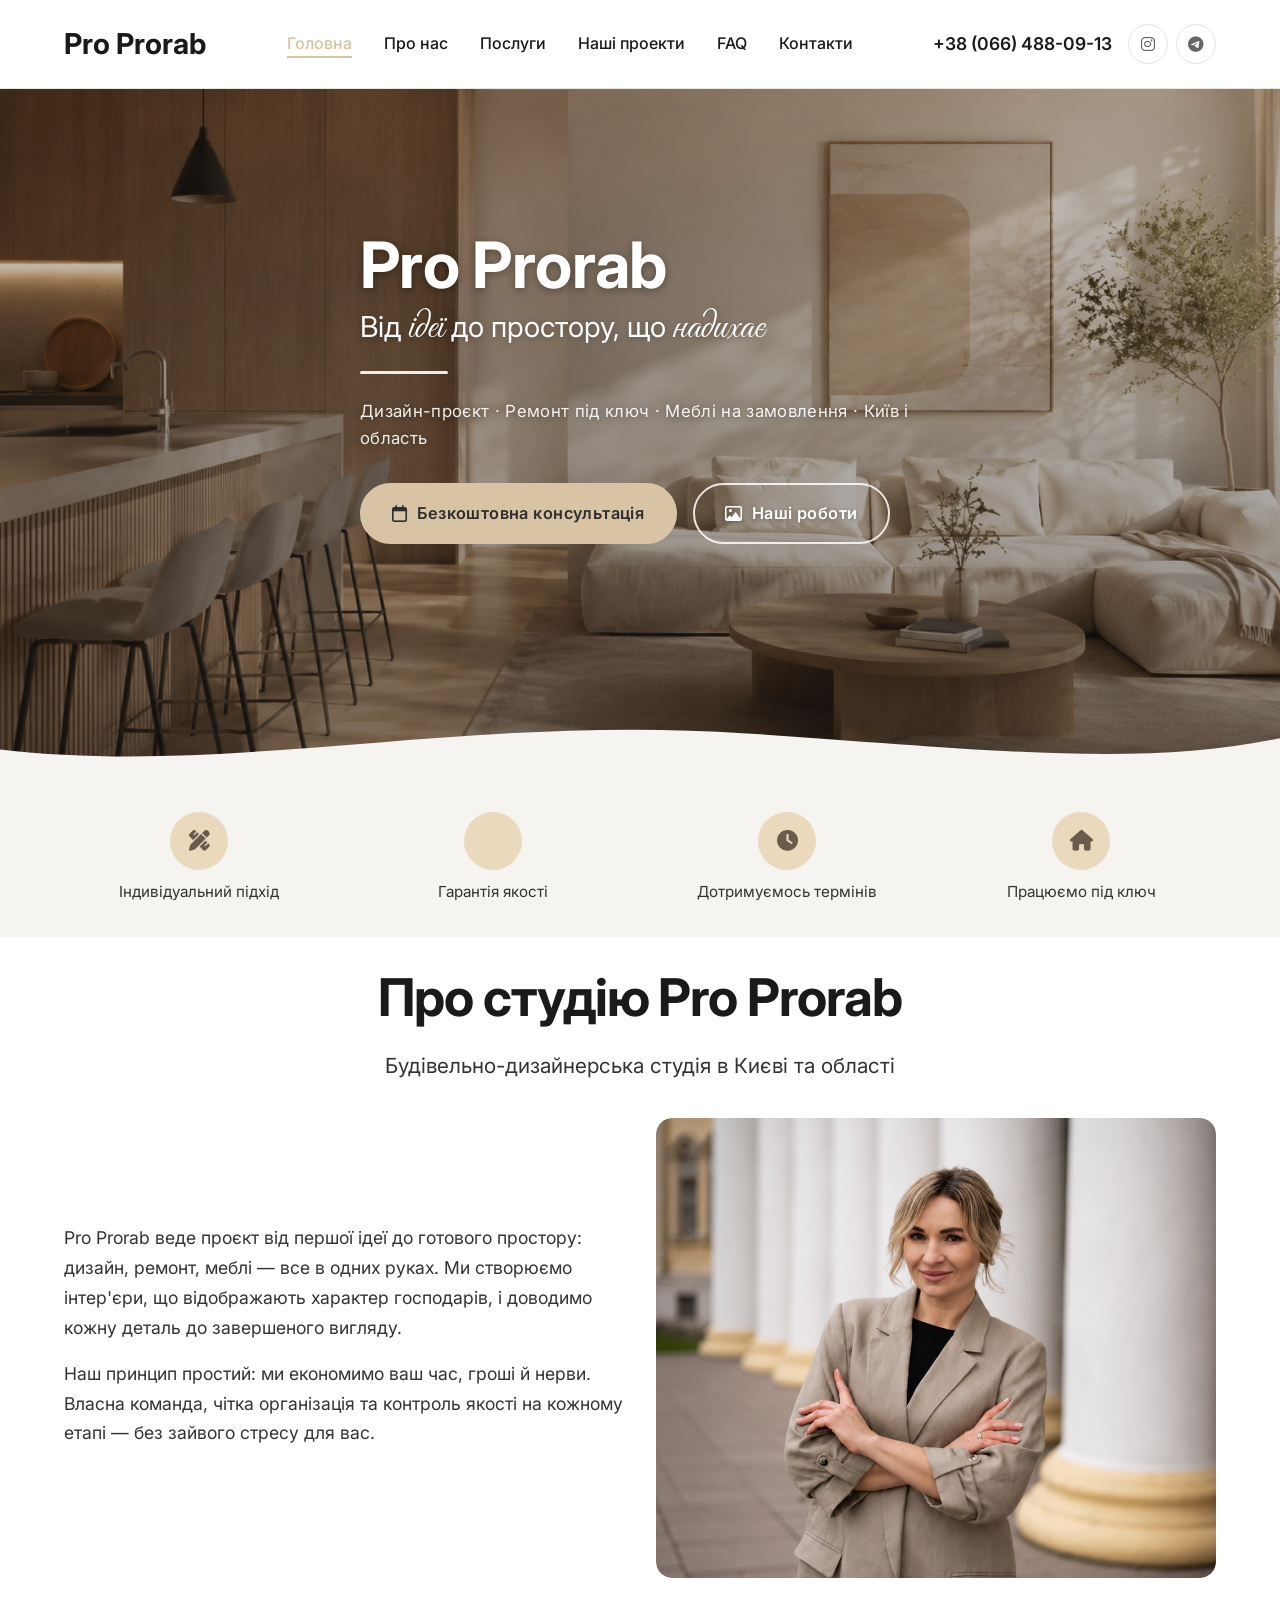
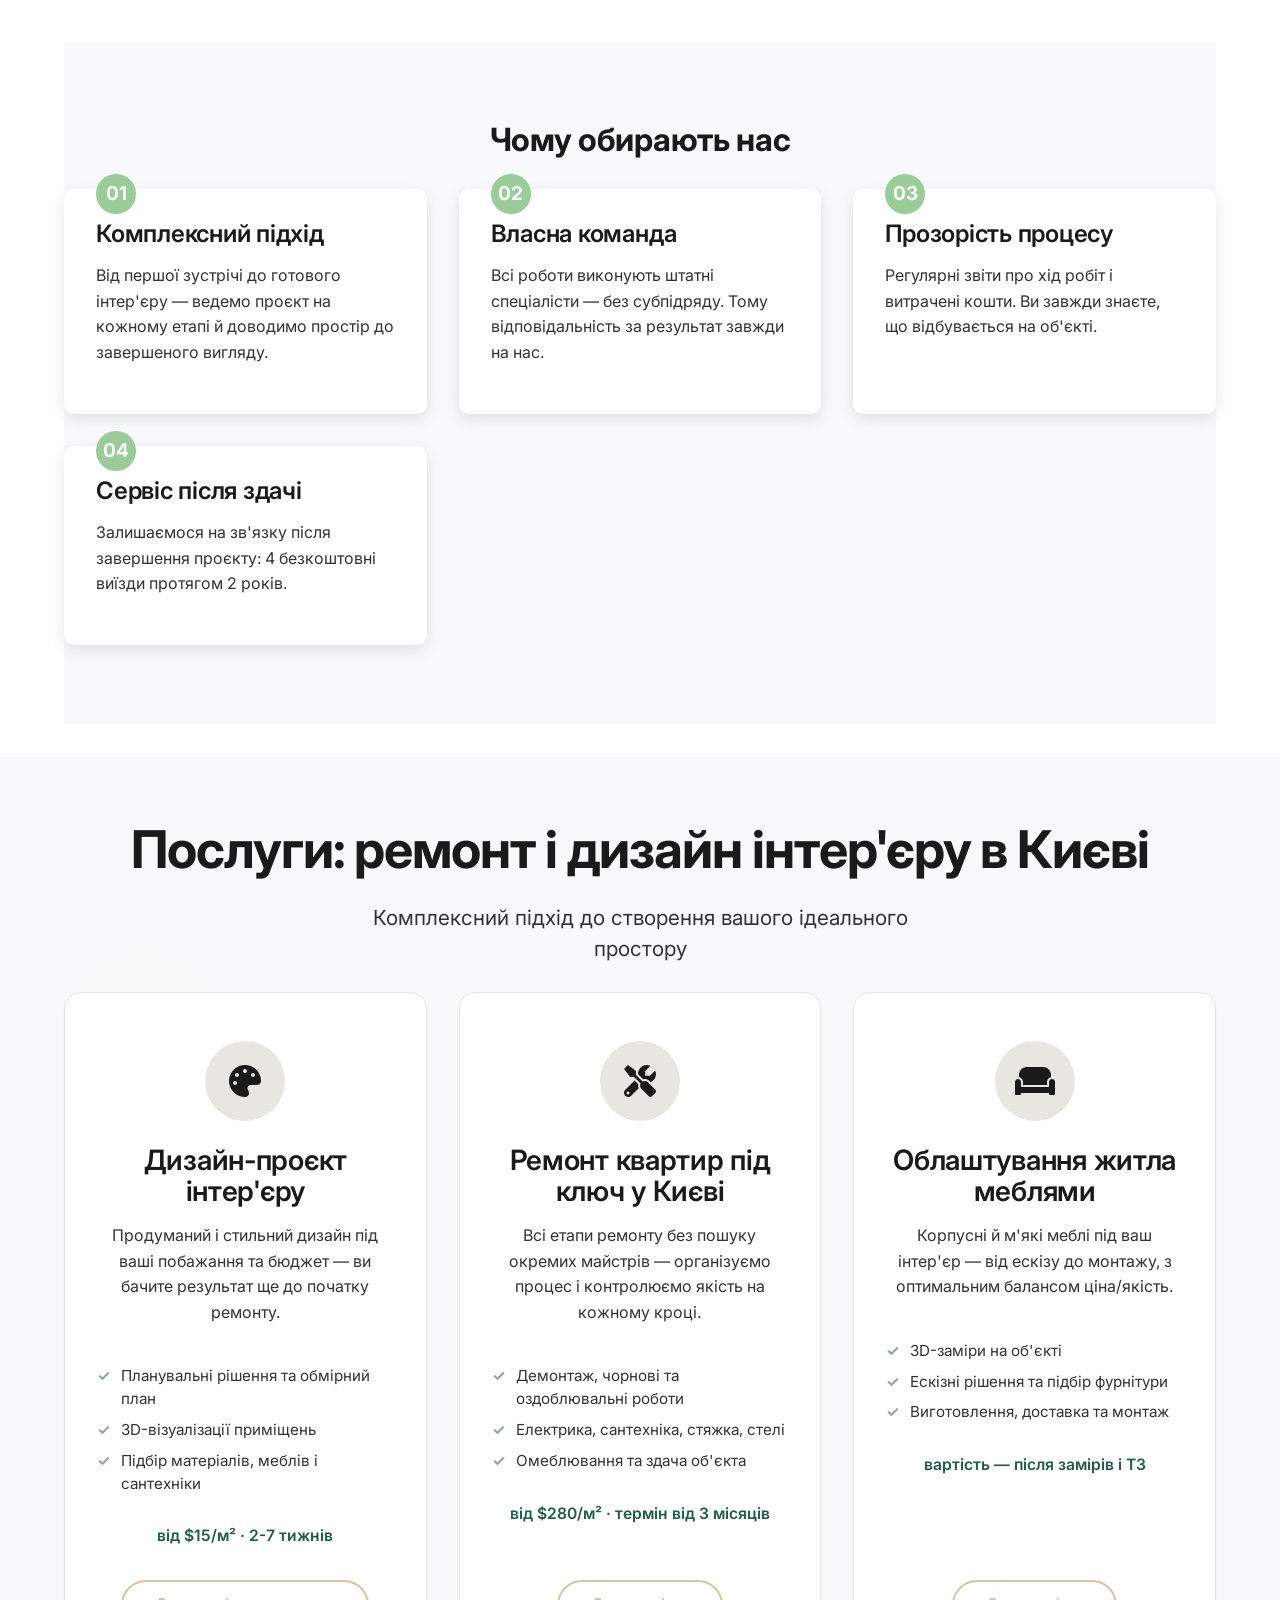
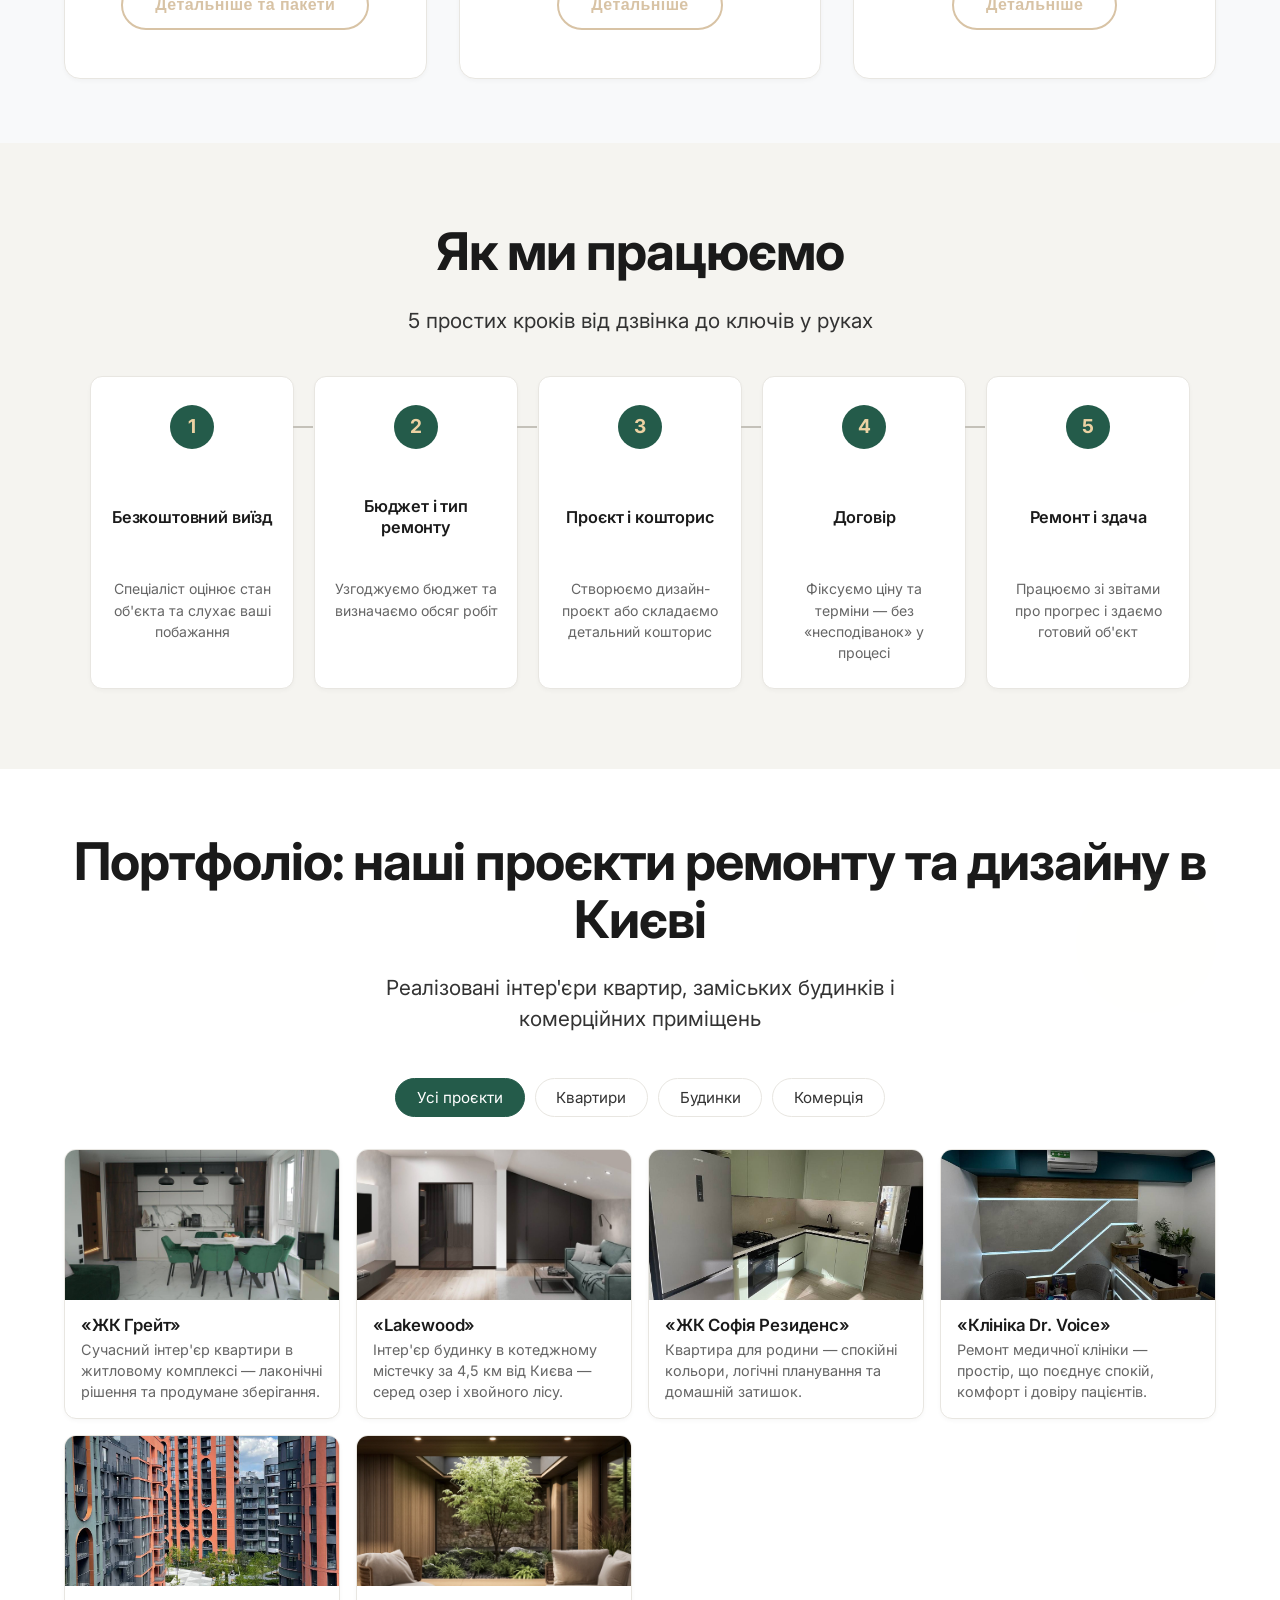
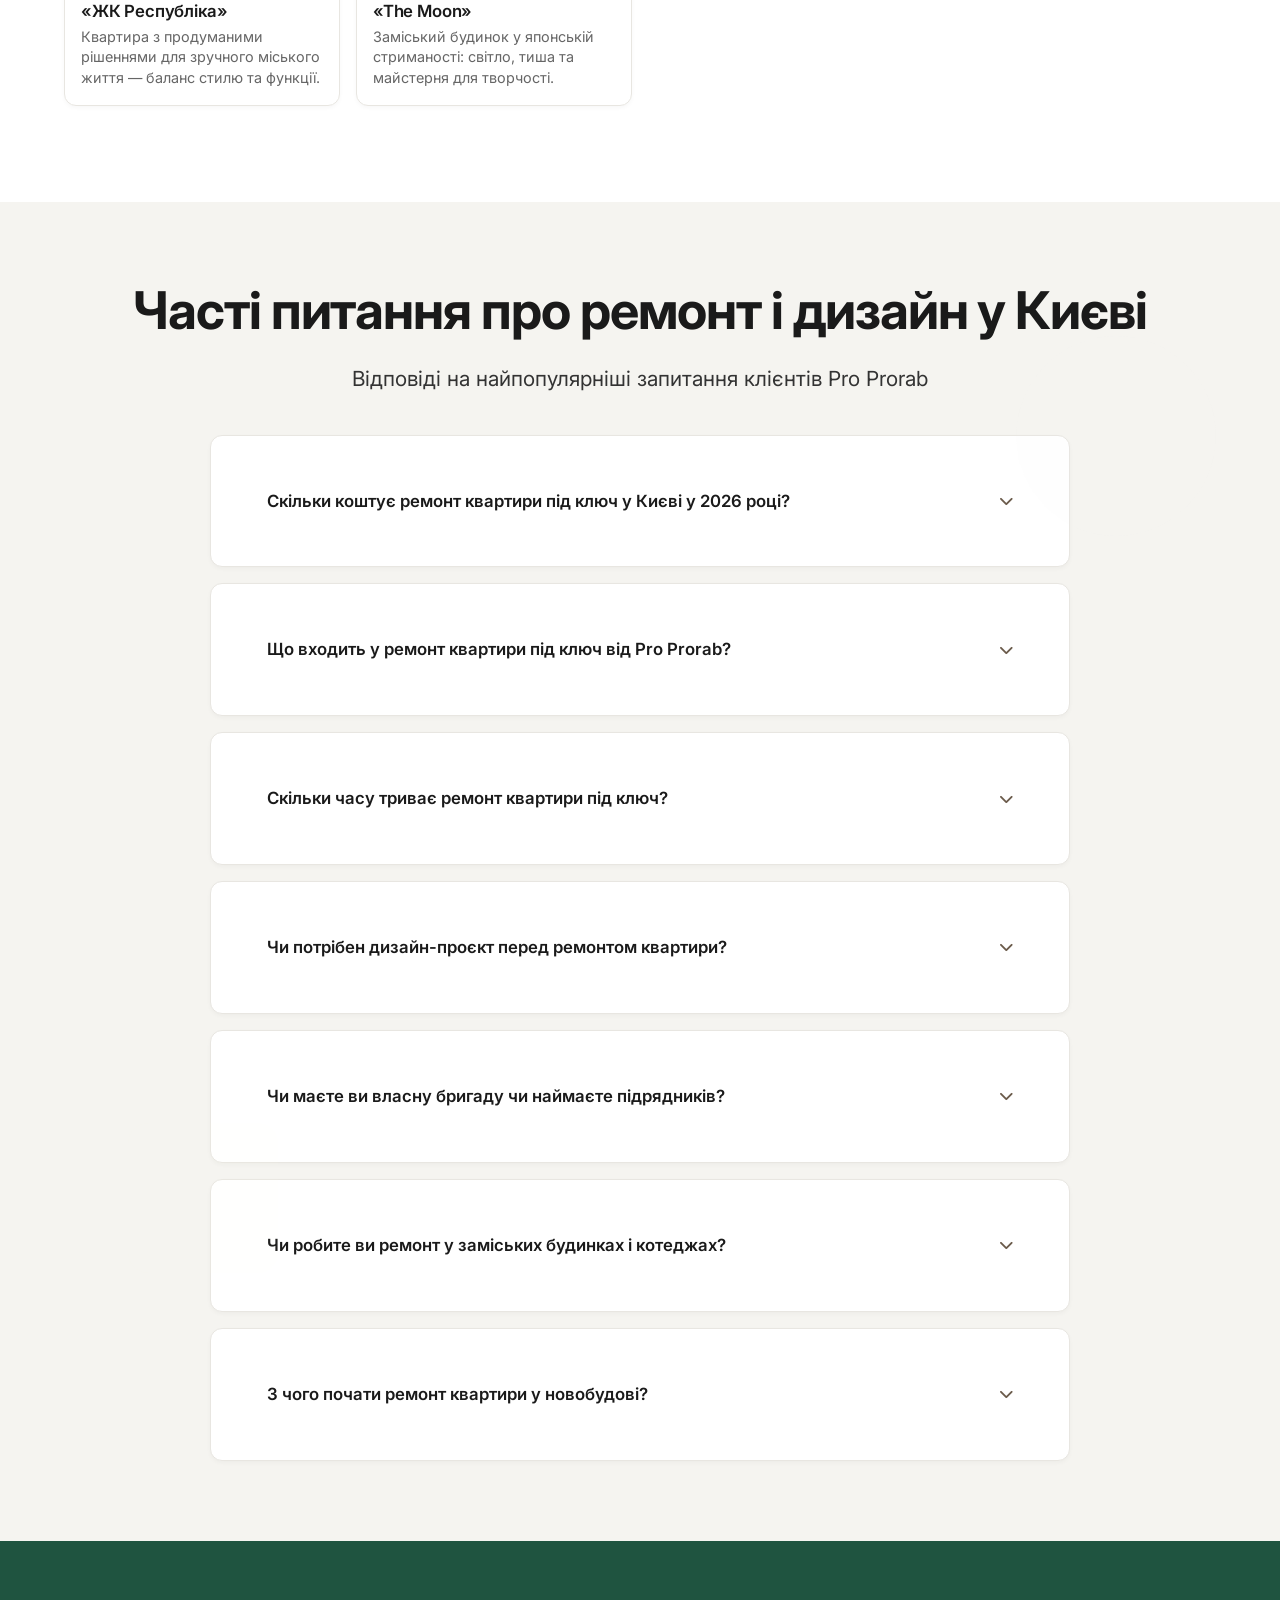
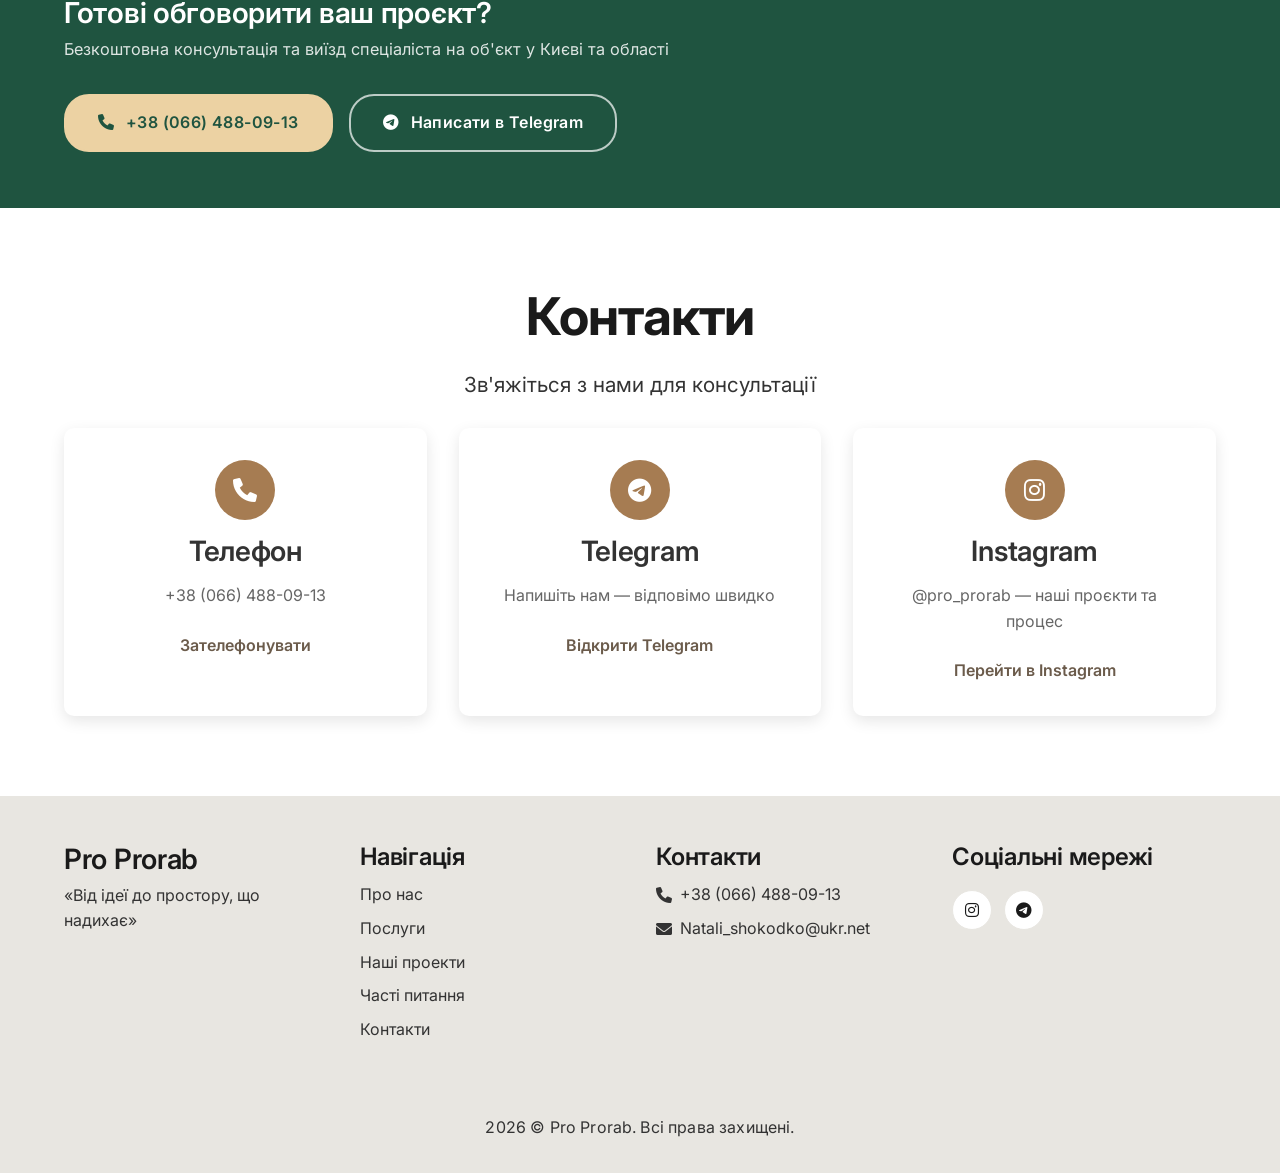
==== commit 65973e7b: "Redesign hero to match approved mockup: new photo, wave, icon facts - New hero background (warm mini" ====
--- a/index.html
+++ b/index.html
@@ -36,16 +36,16 @@
     <meta property="og:url" content="https://pro-prorab.com.ua/">
     <meta property="og:title" content="Ремонт квартир під ключ і дизайн інтер'єру в Києві | Pro Prorab">
     <meta property="og:description" content="Дизайн-проєкт інтер'єру, ремонт квартир і будинків під ключ, авторський нагляд. Працюємо в Києві та області.">
-    <meta property="og:image" content="https://pro-prorab.com.ua/images/hero/hero-bg.jpg">
-    <meta property="og:image:width" content="1200">
-    <meta property="og:image:height" content="630">
+    <meta property="og:image" content="https://pro-prorab.com.ua/images/hero/hero-bg-2.jpg">
+    <meta property="og:image:width" content="1920">
+    <meta property="og:image:height" content="1080">
     <meta property="og:image:alt" content="Pro Prorab — ремонт і дизайн інтер'єру в Києві">
 
     <!-- Twitter Card -->
     <meta name="twitter:card" content="summary_large_image">
     <meta name="twitter:title" content="Ремонт квартир під ключ і дизайн інтер'єру в Києві | Pro Prorab">
     <meta name="twitter:description" content="Дизайн-проєкт, ремонт під ключ, авторський нагляд. Київ і область.">
-    <meta name="twitter:image" content="https://pro-prorab.com.ua/images/hero/hero-bg.jpg">
+    <meta name="twitter:image" content="https://pro-prorab.com.ua/images/hero/hero-bg-2.jpg">
     <meta name="twitter:image:alt" content="Pro Prorab — інтер'єри та ремонт у Києві">
 
     <!-- Favicon & PWA -->
@@ -62,7 +62,7 @@
     <link rel="dns-prefetch" href="https://t.me">
 
     <!-- Stylesheets -->
-    <link rel="stylesheet" href="css/style.css?v=15">
+    <link rel="stylesheet" href="css/style.css?v=16">
     <link href="https://fonts.googleapis.com/css2?family=Inter:wght@300;400;500;600;700&family=Caveat:wght@500;600;700&family=Great+Vibes&display=swap" rel="stylesheet">
     <link rel="stylesheet" href="https://cdnjs.cloudflare.com/ajax/libs/font-awesome/6.0.0/css/all.min.css">
 
@@ -75,8 +75,8 @@
       "name": "Pro Prorab",
       "alternateName": ["Про Прораб", "Pro-Prorab"],
       "url": "https://pro-prorab.com.ua/",
-      "logo": "https://pro-prorab.com.ua/images/hero/hero-bg.jpg",
-      "image": "https://pro-prorab.com.ua/images/hero/hero-bg.jpg",
+      "logo": "https://pro-prorab.com.ua/icon-512.png",
+      "image": "https://pro-prorab.com.ua/images/hero/hero-bg-2.jpg",
       "description": "Будівельно-дизайнерська студія Pro Prorab у Києві. Дизайн інтер'єру, ремонт квартир і будинків під ключ, авторський нагляд, меблі на замовлення.",
       "telephone": "+380664880913",
       "email": "Natali_shokodko@ukr.net",
@@ -291,7 +291,7 @@
     <section class="hero" id="home">
         <div class="hero-slider">
             <div class="hero-slide active">
-                <div class="hero-bg" style="background-image: url('images/hero/hero-bg.jpg'); background-size: cover; background-position: center;"></div>
+                <div class="hero-bg" style="background-image: url('images/hero/hero-bg-2.jpg'); background-size: cover; background-position: center;"></div>
                 <div class="hero-overlay"></div>
                 <div class="hero-content">
                     <div class="container">
@@ -300,36 +300,42 @@
                             <span class="visually-hidden">Pro Prorab — ремонт квартир під ключ і дизайн інтер'єру в Києві та області</span>
                         </h1>
                         <p class="hero-subtitle">Від <span class="hand">ідеї</span> до простору, що <span class="hand">надихає</span></p>
+                        <div class="hero-divider" aria-hidden="true"></div>
                         <p class="hero-tagline">Дизайн-проєкт · Ремонт під ключ · Меблі на замовлення · Київ і область</p>
                         <div class="hero-buttons">
-                            <a href="tel:+380664880913" class="btn btn-primary">Безкоштовна консультація</a>
-                            <a href="#portfolio" class="btn btn-hero-outline">Наші роботи</a>
+                            <a href="tel:+380664880913" class="btn btn-primary"><i class="far fa-calendar" aria-hidden="true"></i> Безкоштовна консультація</a>
+                            <a href="#portfolio" class="btn btn-hero-outline"><i class="far fa-image" aria-hidden="true"></i> Наші роботи</a>
                         </div>
                     </div>
                 </div>
             </div>
+        </div>
+        <div class="hero-wave" aria-hidden="true">
+            <svg viewBox="0 0 1440 90" preserveAspectRatio="none" xmlns="http://www.w3.org/2000/svg">
+                <path d="M0,58 C260,92 520,14 840,38 C1100,57 1280,82 1440,44 L1440,90 L0,90 Z" fill="#F5F4F0"/>
+            </svg>
         </div>
     </section>
 
     <!-- Facts Strip -->
     <section class="facts-strip" aria-label="Ключові факти про Pro Prorab">
         <div class="container">
-            <div class="facts-grid">
+            <div class="facts-grid facts-grid-icons">
                 <div class="fact-item">
-                    <div class="fact-number">Фіксована ціна</div>
-                    <div class="fact-label">у договорі — без несподіванок</div>
+                    <div class="fact-icon"><i class="fas fa-pen-ruler" aria-hidden="true"></i></div>
+                    <div class="fact-label">Індивідуальний підхід</div>
                 </div>
                 <div class="fact-item">
-                    <div class="fact-number">4 виїзди</div>
-                    <div class="fact-label">безкоштовного сервісу після здачі</div>
+                    <div class="fact-icon"><i class="fas fa-shield-halved" aria-hidden="true"></i></div>
+                    <div class="fact-label">Гарантія якості</div>
                 </div>
                 <div class="fact-item">
-                    <div class="fact-number">100%</div>
-                    <div class="fact-label">робіт виконує власна команда</div>
+                    <div class="fact-icon"><i class="fas fa-clock" aria-hidden="true"></i></div>
+                    <div class="fact-label">Дотримуємось термінів</div>
                 </div>
                 <div class="fact-item">
-                    <div class="fact-number">Під ключ</div>
-                    <div class="fact-label">дизайн · ремонт · меблі</div>
+                    <div class="fact-icon"><i class="fas fa-house" aria-hidden="true"></i></div>
+                    <div class="fact-label">Працюємо під ключ</div>
                 </div>
             </div>
         </div>
--- a/css/style.css
+++ b/css/style.css
@@ -2946,6 +2946,95 @@
 }
 .contact-messengers .contact-link i { margin-right: 0.35rem; }
 
+/* === Hero v2 (mockup): left-aligned, divider, rounded icon buttons, wave === */
+.hero-content { text-align: left; }
+.hero-overlay {
+    background: linear-gradient(180deg, rgba(30, 30, 28, 0.18) 0%, rgba(30, 30, 28, 0.34) 60%, rgba(30, 30, 28, 0.46) 100%);
+}
+.hero .hero-subtitle { display: block; margin-bottom: 0; max-width: 620px; }
+.hero-divider {
+    width: 88px;
+    height: 3px;
+    border-radius: 2px;
+    background: rgba(255, 255, 255, 0.9);
+    margin: 1.3rem 0 1.5rem;
+}
+.hero .hero-tagline {
+    margin: 0 0 1.8rem;
+    margin-left: 0;
+    margin-right: 0;
+    text-align: left;
+    max-width: 560px;
+    font-size: 1.05rem;
+    line-height: 1.65;
+}
+.hero-buttons { justify-content: flex-start; }
+.hero .btn {
+    border-radius: 999px;
+    display: inline-flex;
+    align-items: center;
+    justify-content: center;
+    gap: 0.6rem;
+    padding: 0.95rem 1.9rem;
+    font-size: 1.02rem;
+}
+.hero .btn i { font-size: 1.05em; }
+.hero-wave {
+    position: absolute;
+    left: 0;
+    right: 0;
+    bottom: -1px;
+    z-index: 2;
+    line-height: 0;
+    pointer-events: none;
+}
+.hero-wave svg { display: block; width: 100%; height: 72px; }
+
+/* Facts strip v2: beige icon circles */
+.facts-strip { border-bottom: none; padding: 2.4rem 0 2.2rem; }
+.fact-icon {
+    width: 58px;
+    height: 58px;
+    margin: 0 auto 0.7rem;
+    border-radius: 50%;
+    background: #EAD9BD;
+    color: var(--brand-brown);
+    display: flex;
+    align-items: center;
+    justify-content: center;
+    font-size: 1.3rem;
+}
+.facts-grid-icons .fact-label {
+    color: var(--wix-text-secondary);
+    font-size: 0.95rem;
+    line-height: 1.35;
+    margin-top: 0;
+}
+
+@media (max-width: 600px) {
+    .hero .hero-tagline { font-size: 0.95rem; }
+    .hero-buttons { flex-direction: column; align-items: stretch; gap: 0.8rem; }
+    .hero .btn { width: 100%; }
+    .hero-wave svg { height: 48px; }
+    .hero-divider { margin: 1.1rem 0 1.2rem; }
+    .fact-icon { width: 52px; height: 52px; font-size: 1.15rem; }
+    .facts-grid-icons .fact-label { font-size: 0.82rem; }
+}
+
+/* Mobile header: burger in beige circle to match call button */
+@media (max-width: 768px) {
+    .mobile-menu-btn {
+        width: 34px;
+        height: 34px;
+        border-radius: 50%;
+        background: var(--brand);
+        border: 1px solid var(--brand-hover);
+        box-shadow: var(--wix-shadow-lg);
+        align-items: center;
+        justify-content: center;
+    }
+}
+
 /* === Mobile services: compact image tiles instead of tall cards === */
 @media (max-width: 768px) {
     .services-grid { gap: 1rem; }
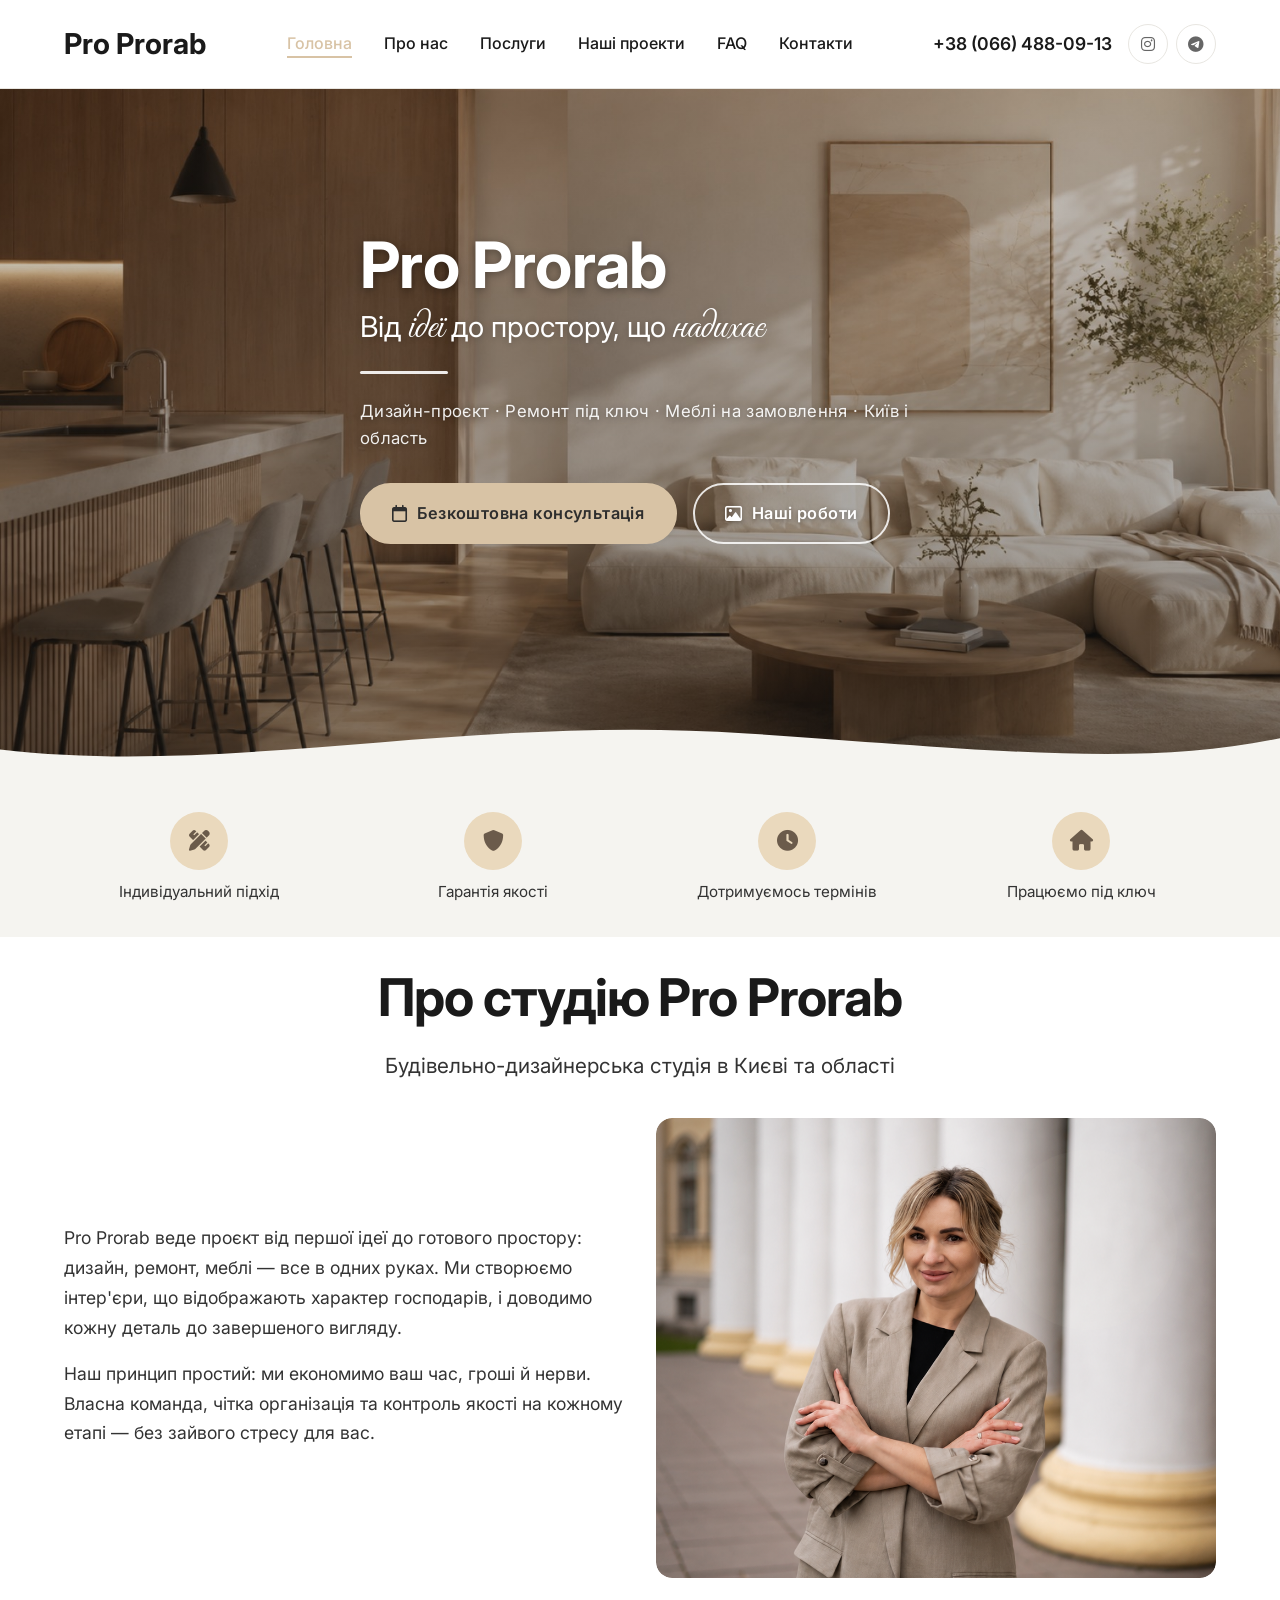
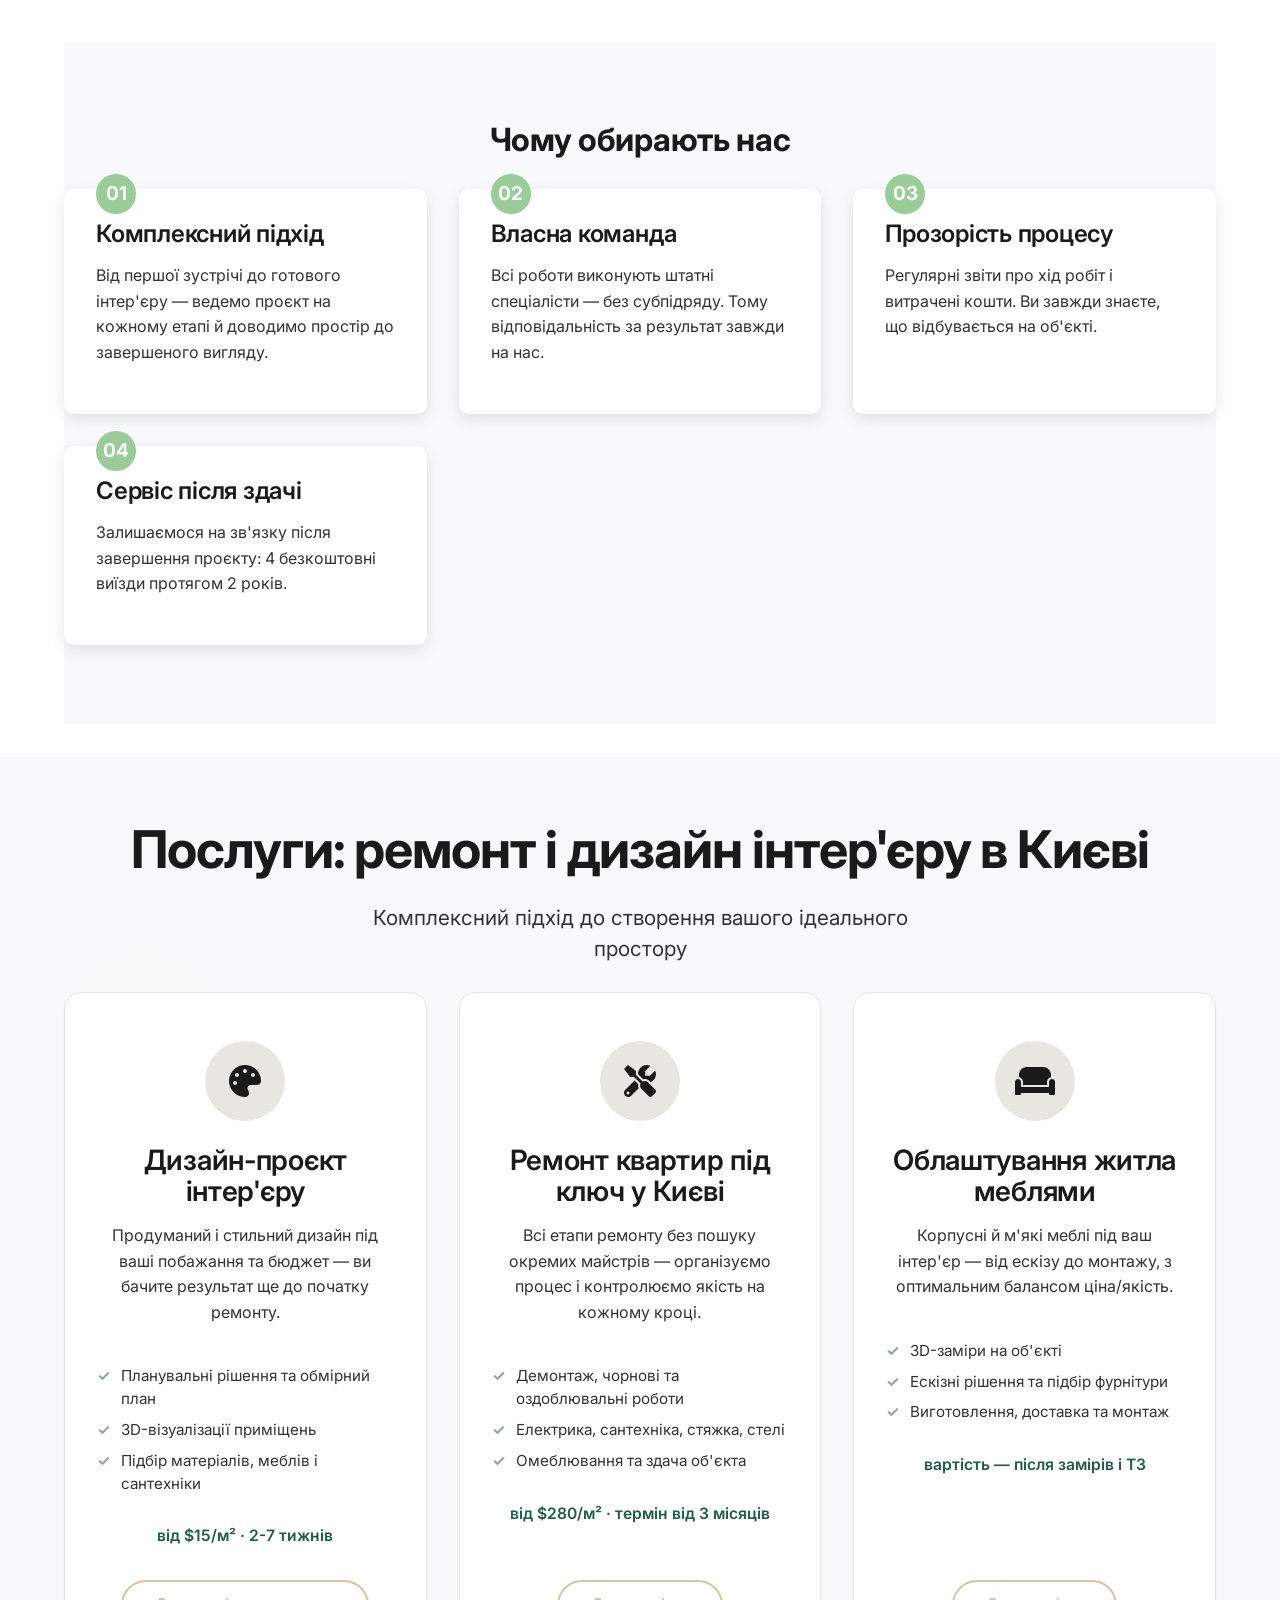
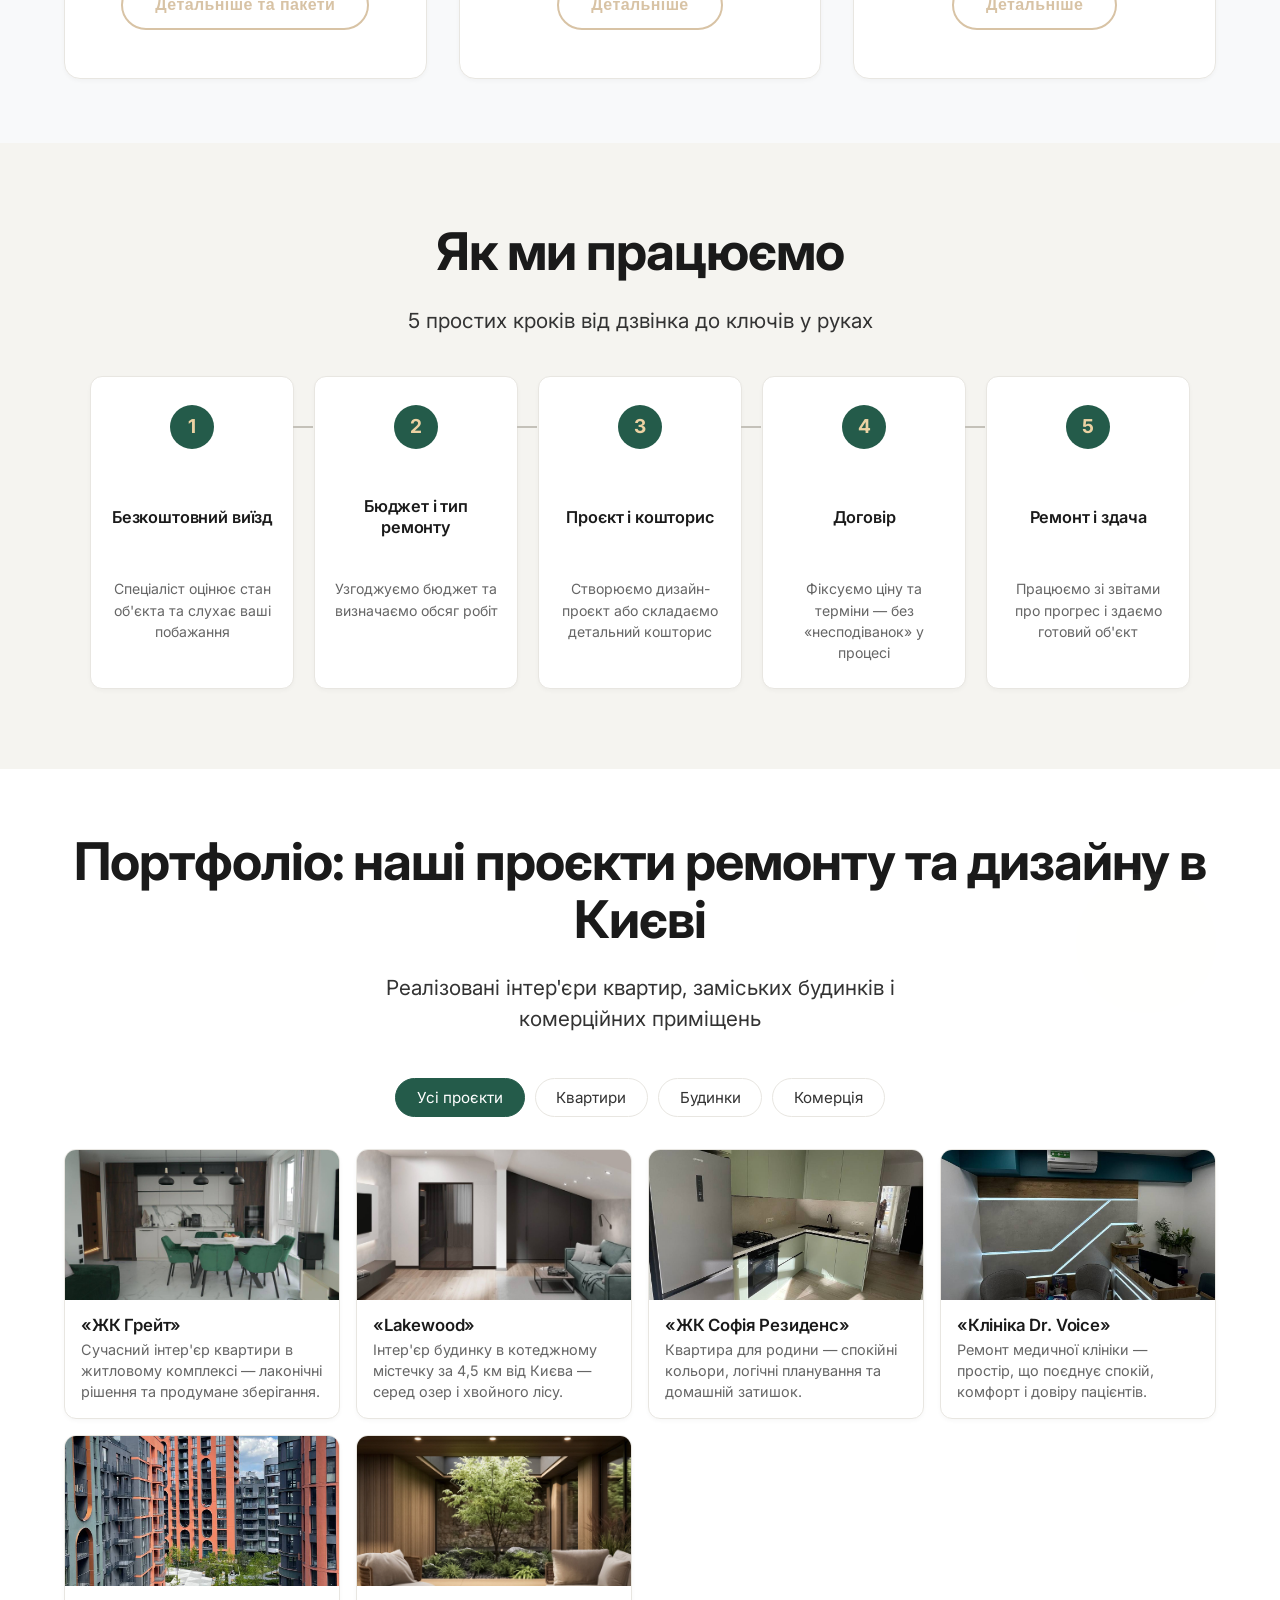
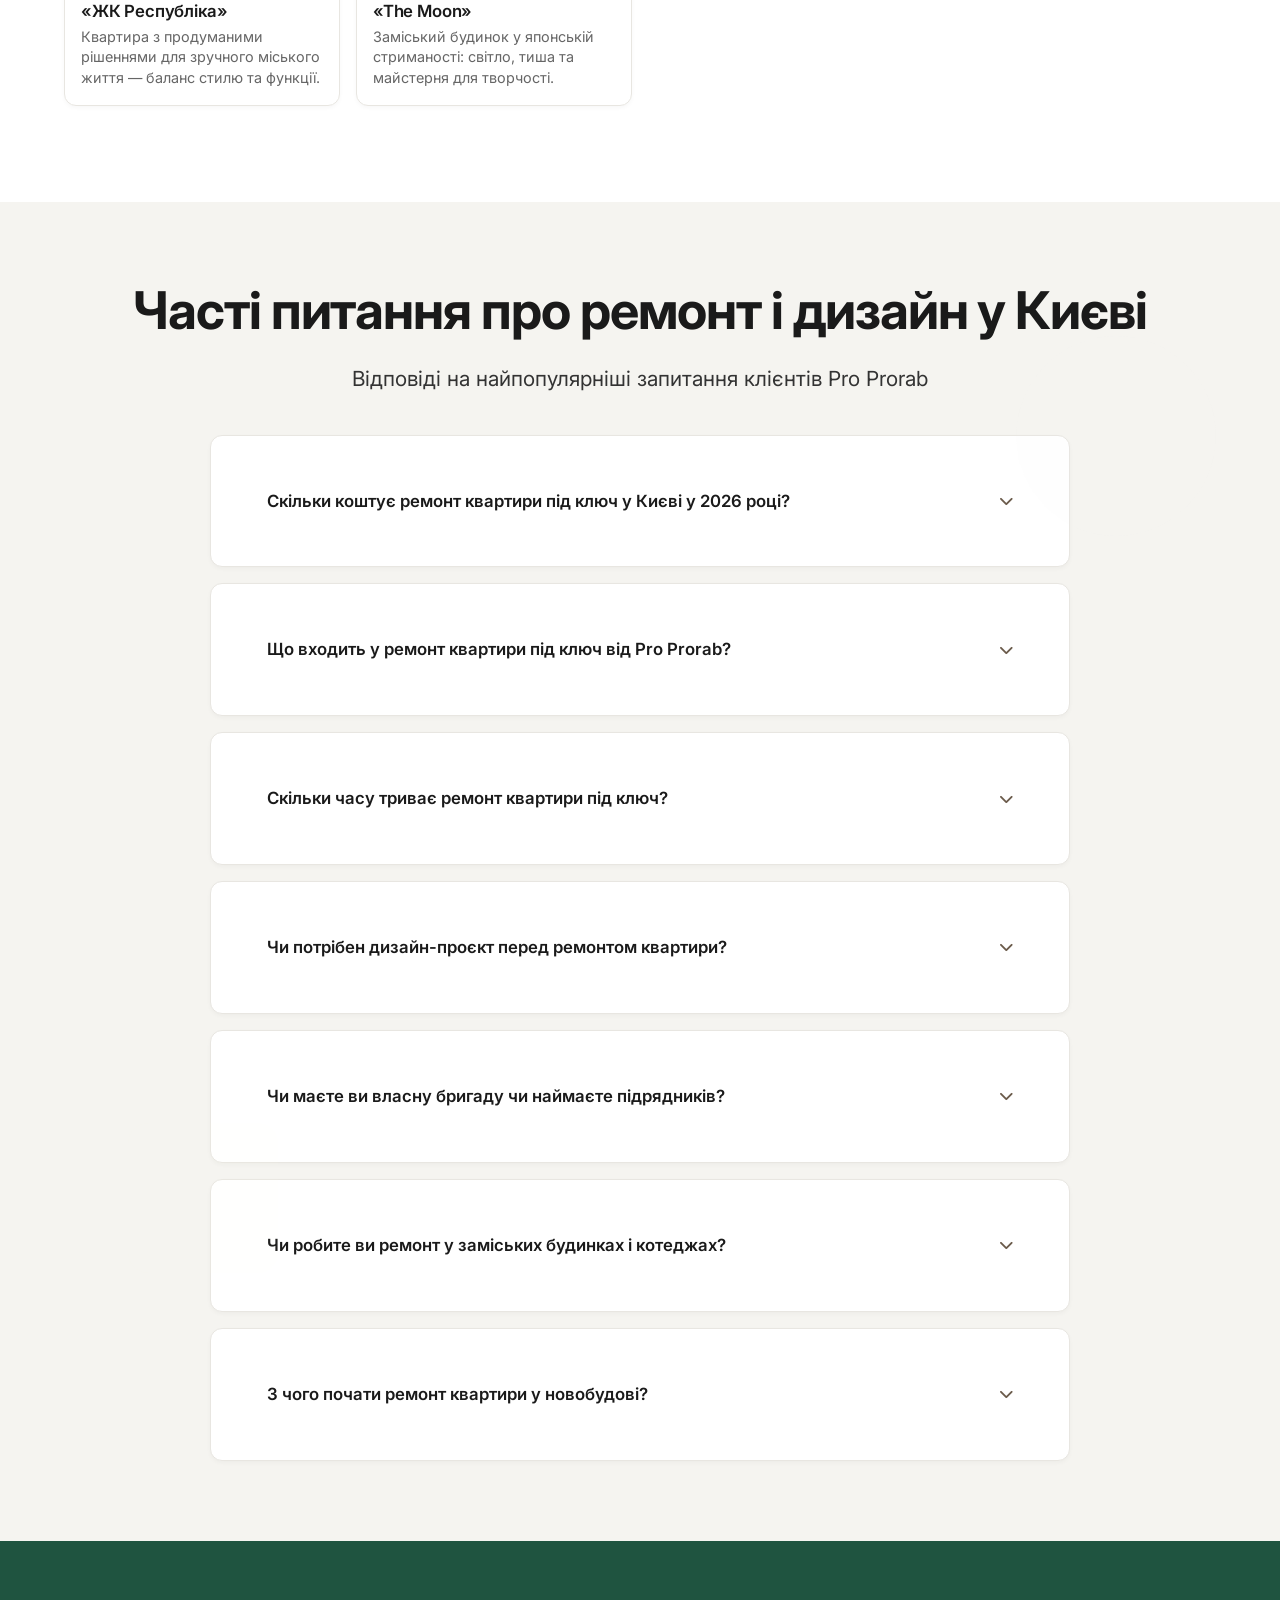
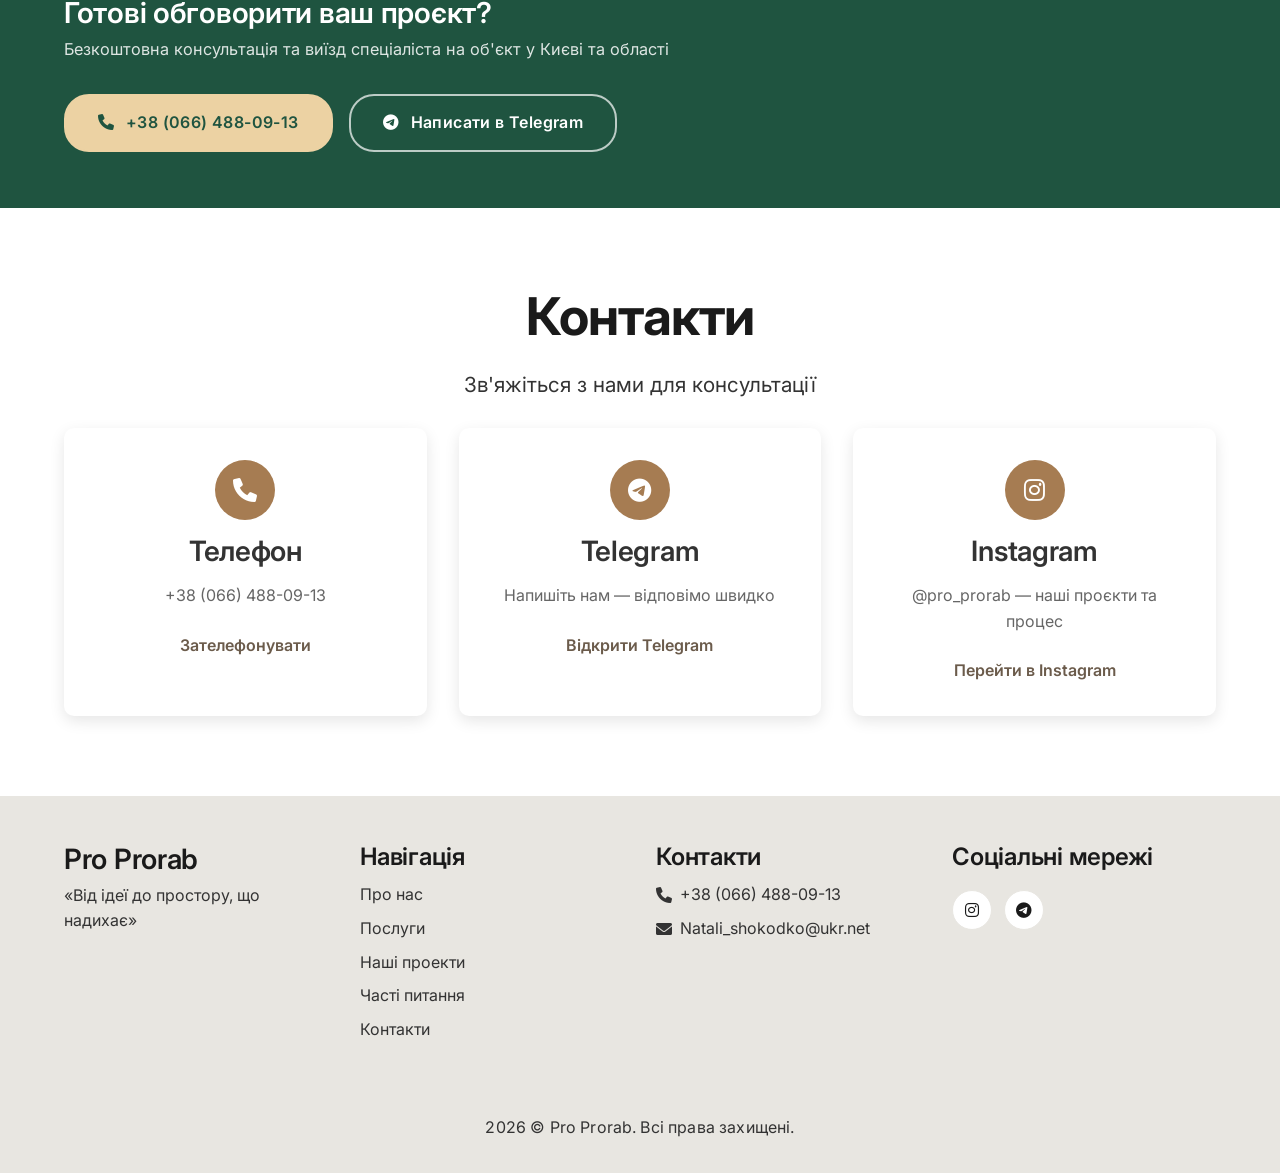
==== commit ca124fab: "Shorten mobile hero so wave and icon strip fit the first screen - Mobile hero drops from 100dvh to 7" ====
--- a/index.html
+++ b/index.html
@@ -62,7 +62,7 @@
     <link rel="dns-prefetch" href="https://t.me">
 
     <!-- Stylesheets -->
-    <link rel="stylesheet" href="css/style.css?v=16">
+    <link rel="stylesheet" href="css/style.css?v=17">
     <link href="https://fonts.googleapis.com/css2?family=Inter:wght@300;400;500;600;700&family=Caveat:wght@500;600;700&family=Great+Vibes&display=swap" rel="stylesheet">
     <link rel="stylesheet" href="https://cdnjs.cloudflare.com/ajax/libs/font-awesome/6.0.0/css/all.min.css">
 
@@ -326,7 +326,7 @@
                     <div class="fact-label">Індивідуальний підхід</div>
                 </div>
                 <div class="fact-item">
-                    <div class="fact-icon"><i class="fas fa-shield-halved" aria-hidden="true"></i></div>
+                    <div class="fact-icon"><i class="fas fa-shield-alt" aria-hidden="true"></i></div>
                     <div class="fact-label">Гарантія якості</div>
                 </div>
                 <div class="fact-item">
--- a/css/style.css
+++ b/css/style.css
@@ -3137,3 +3137,25 @@
     }
     .process-step:hover { transform: none; }
 }
+
+/* === Mobile hero: shorter photo so the wave + icon strip are visible on the first screen (mockup) === */
+@media (max-width: 768px) {
+    .hero {
+        height: 74dvh;
+        min-height: 520px;
+    }
+    .hero-wave svg { height: 44px; }
+    .hero .hero-subtitle { font-size: 1.45rem; }
+    .hero .hero-tagline { margin-bottom: 1.4rem; }
+    .hero-buttons { gap: 0.7rem; }
+    .hero .btn { padding: 0.85rem 1.5rem; font-size: 0.98rem; }
+    .facts-strip { padding: 1.8rem 0 1.6rem; }
+}
+@media (max-width: 480px) {
+    .hero {
+        height: 72dvh;
+        min-height: 470px;
+    }
+    .hero-title { font-size: 2.2rem; }
+    .hero-divider { margin: 0.9rem 0 1rem; }
+}
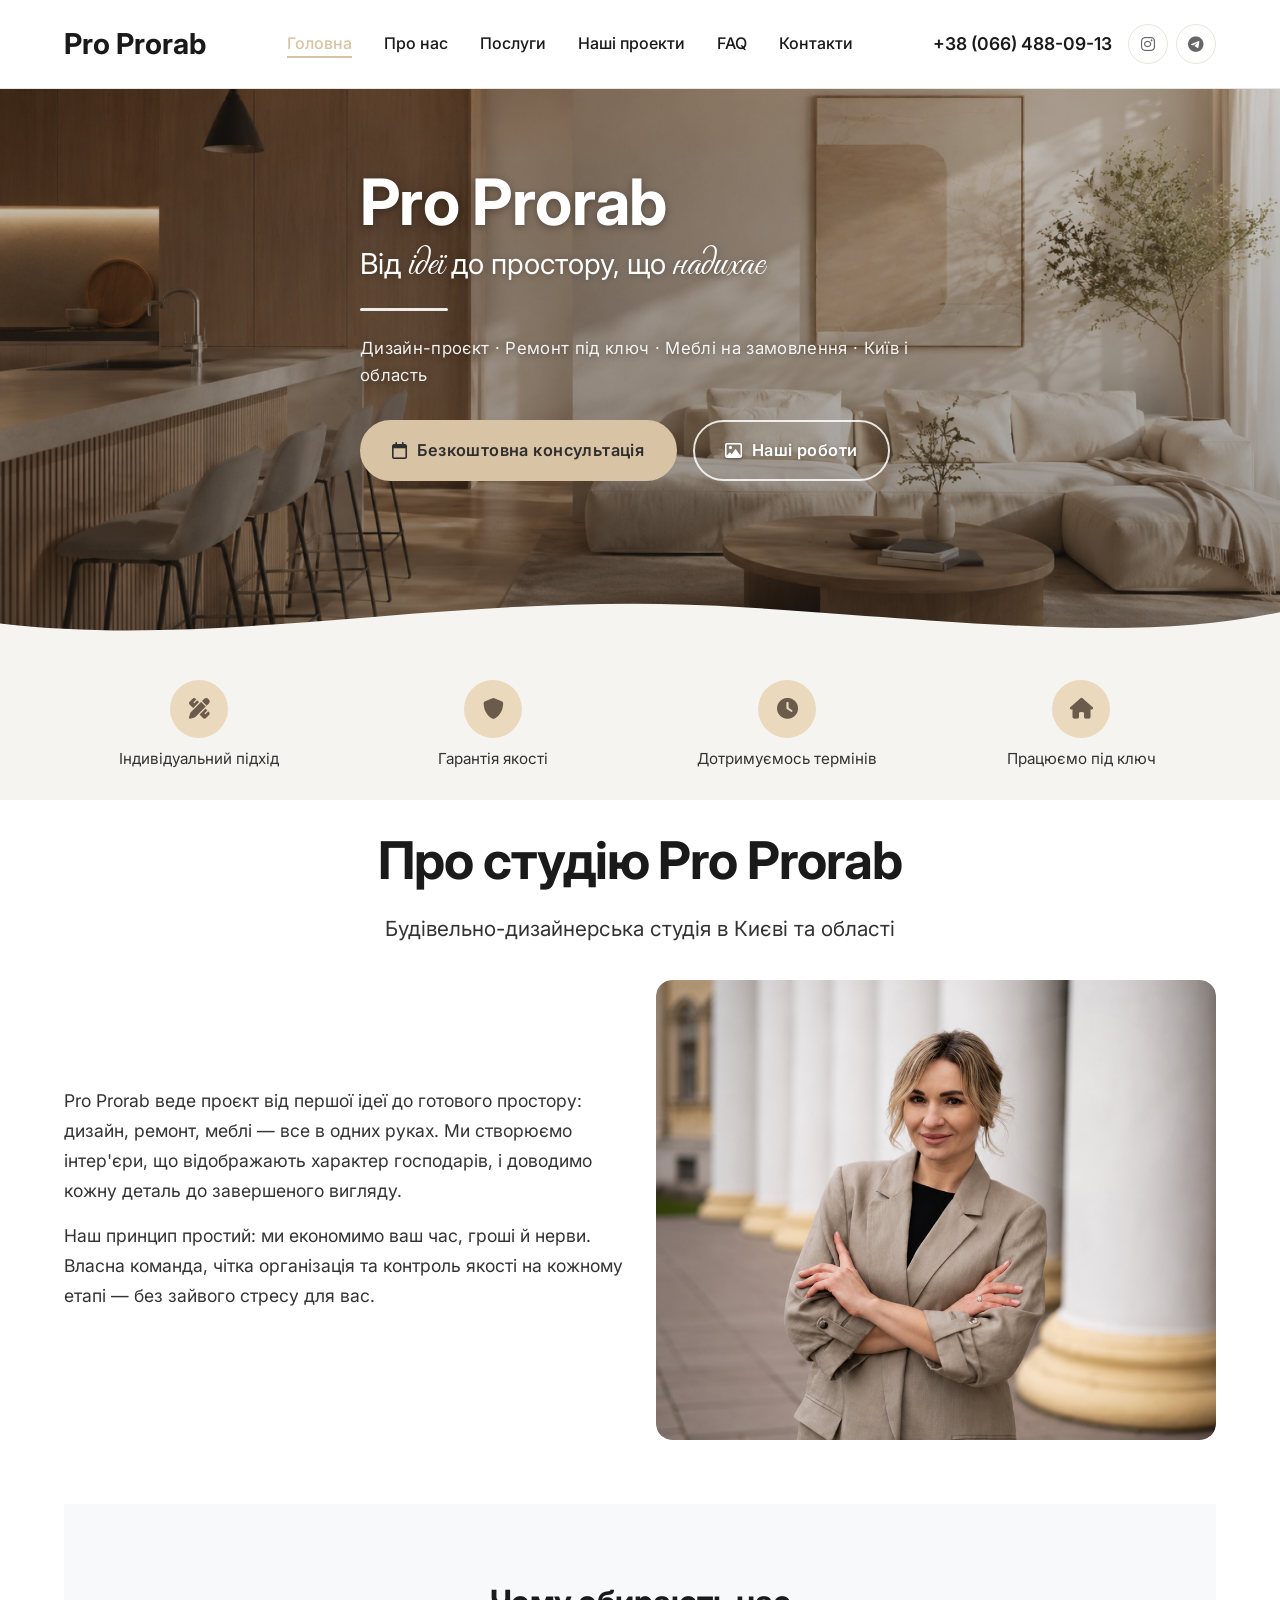
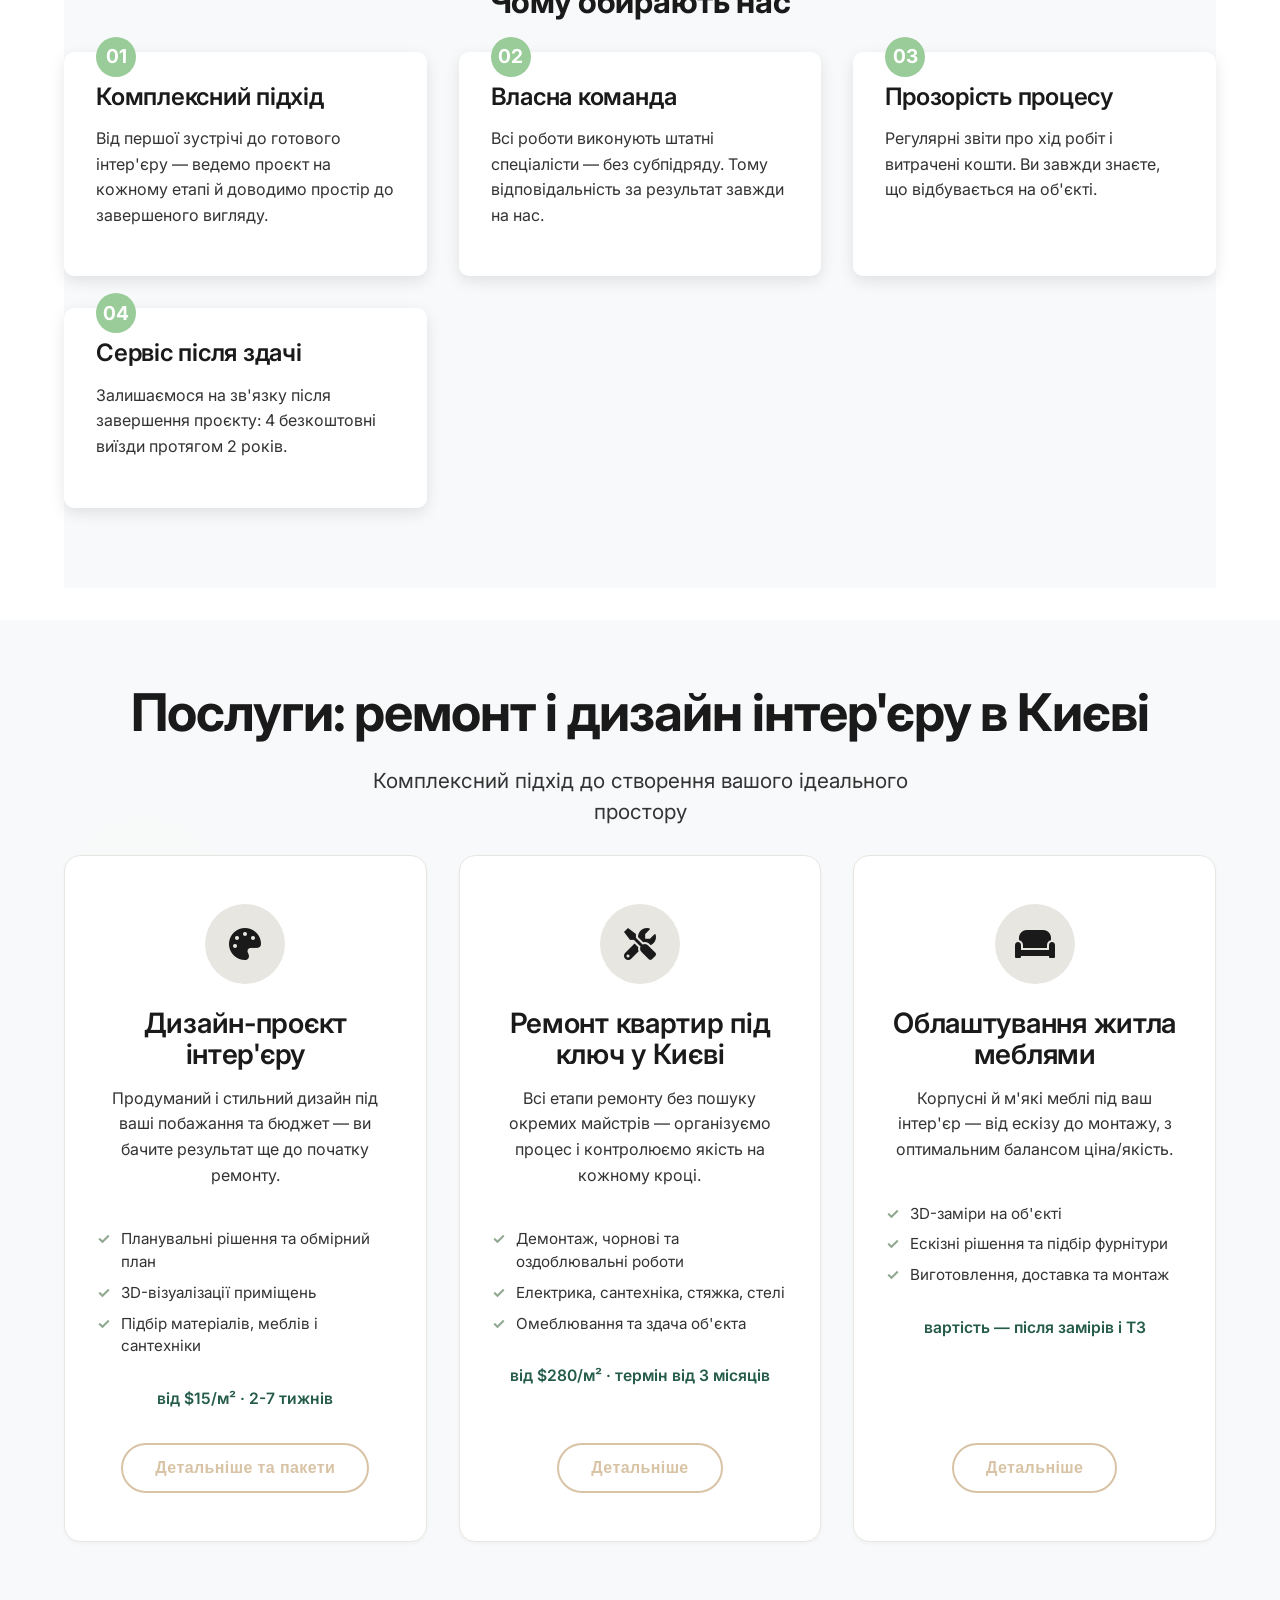
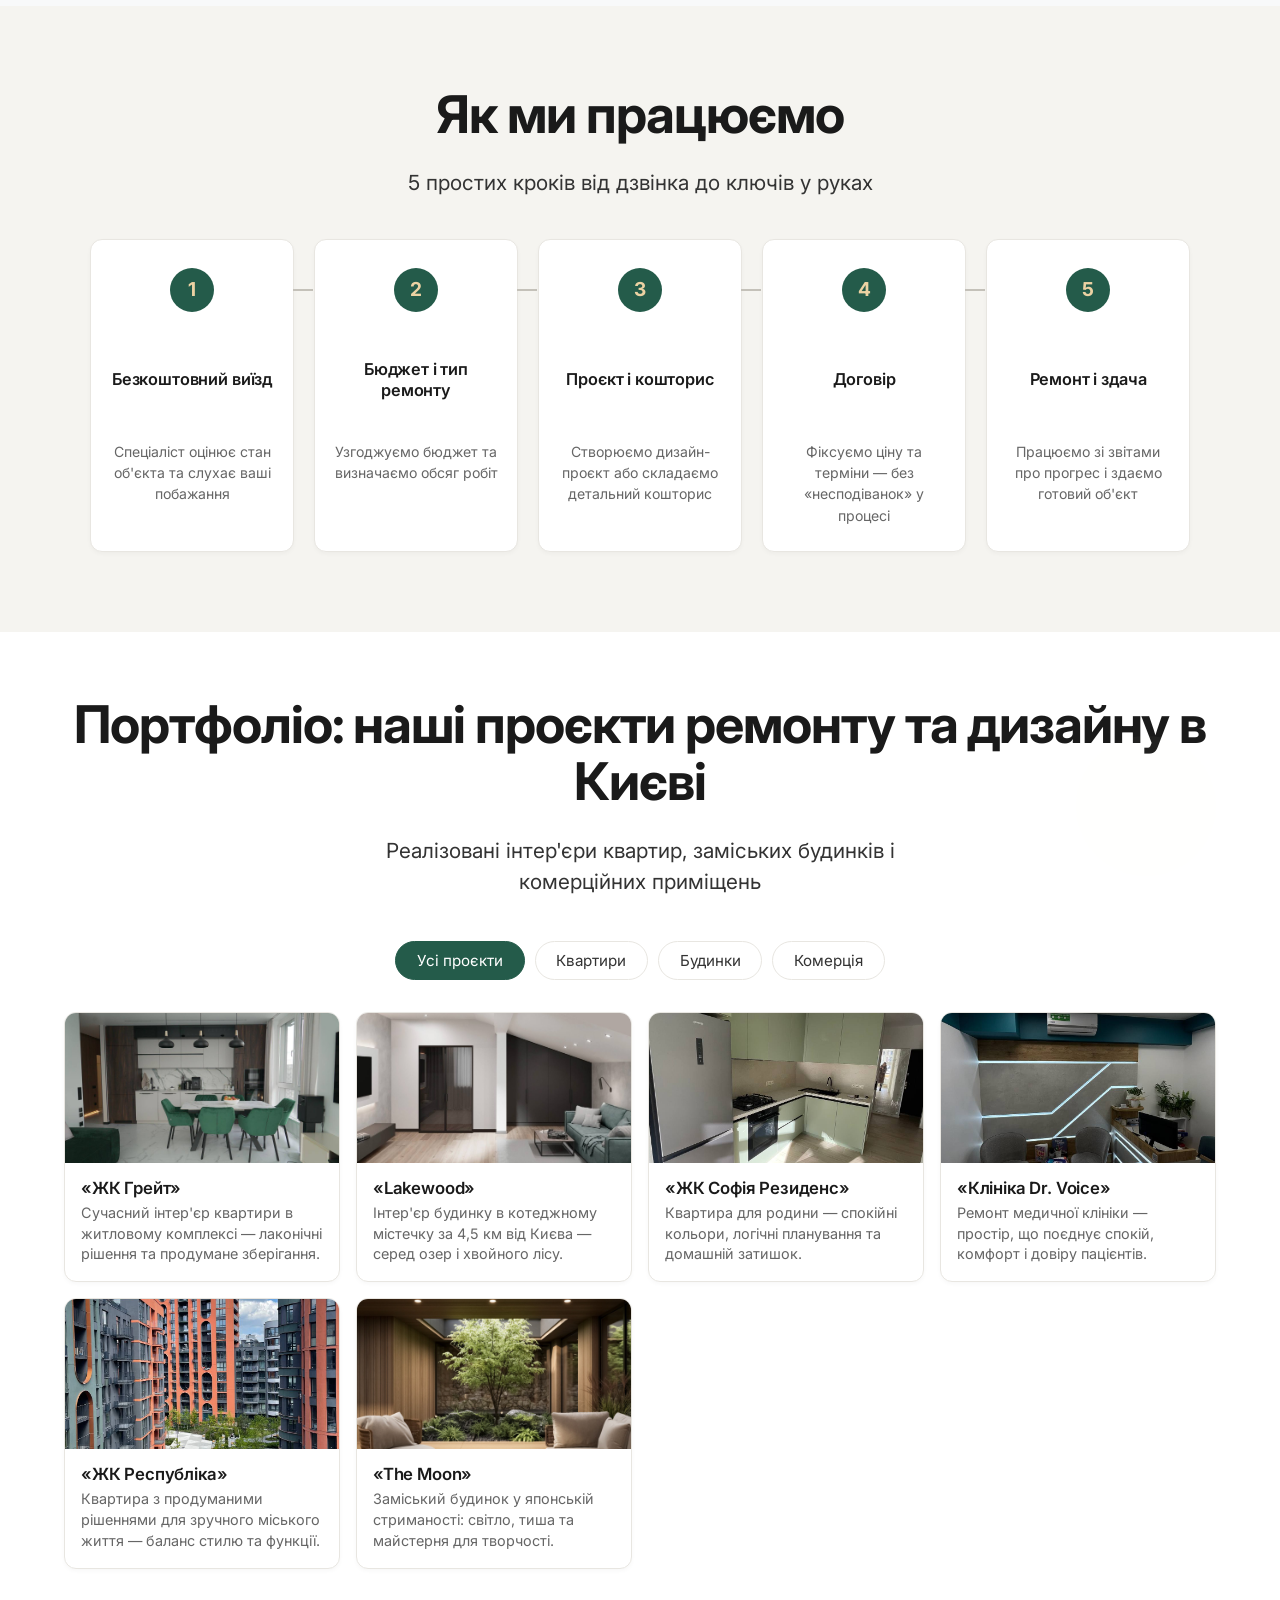
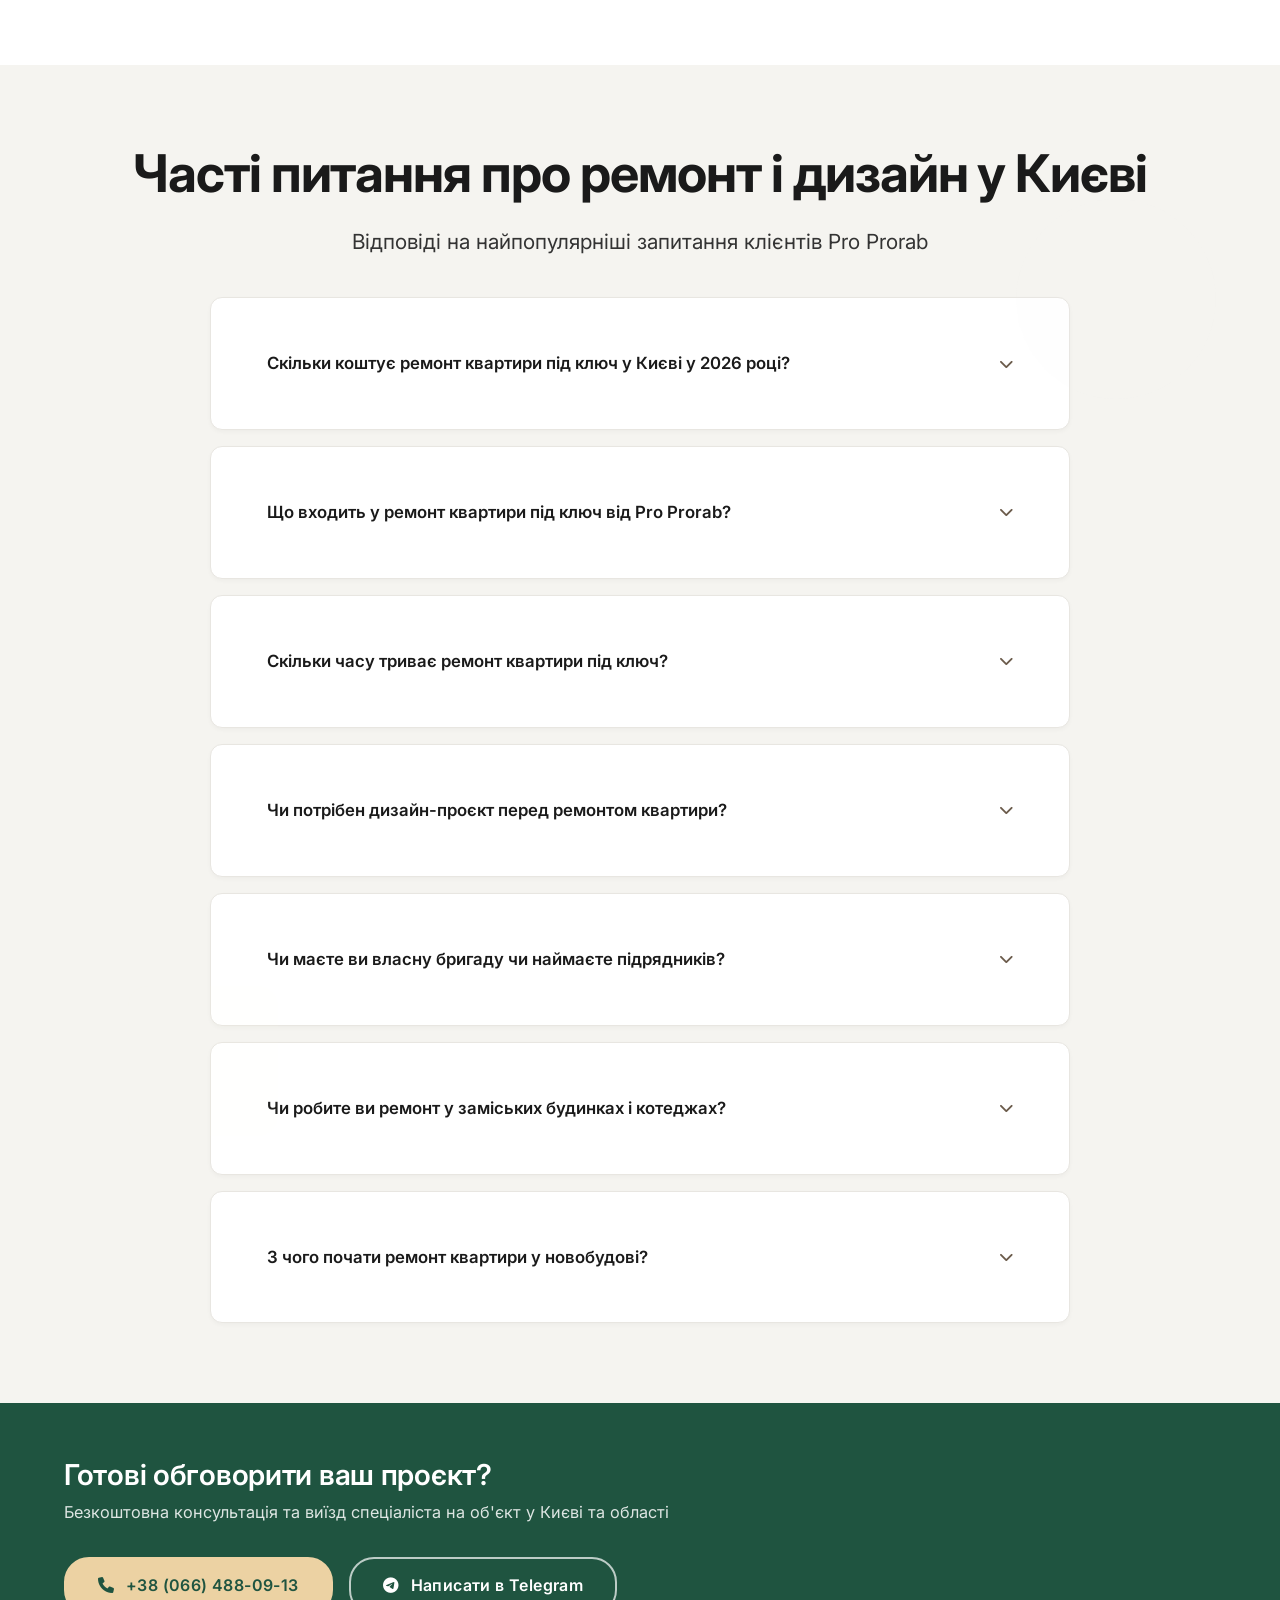
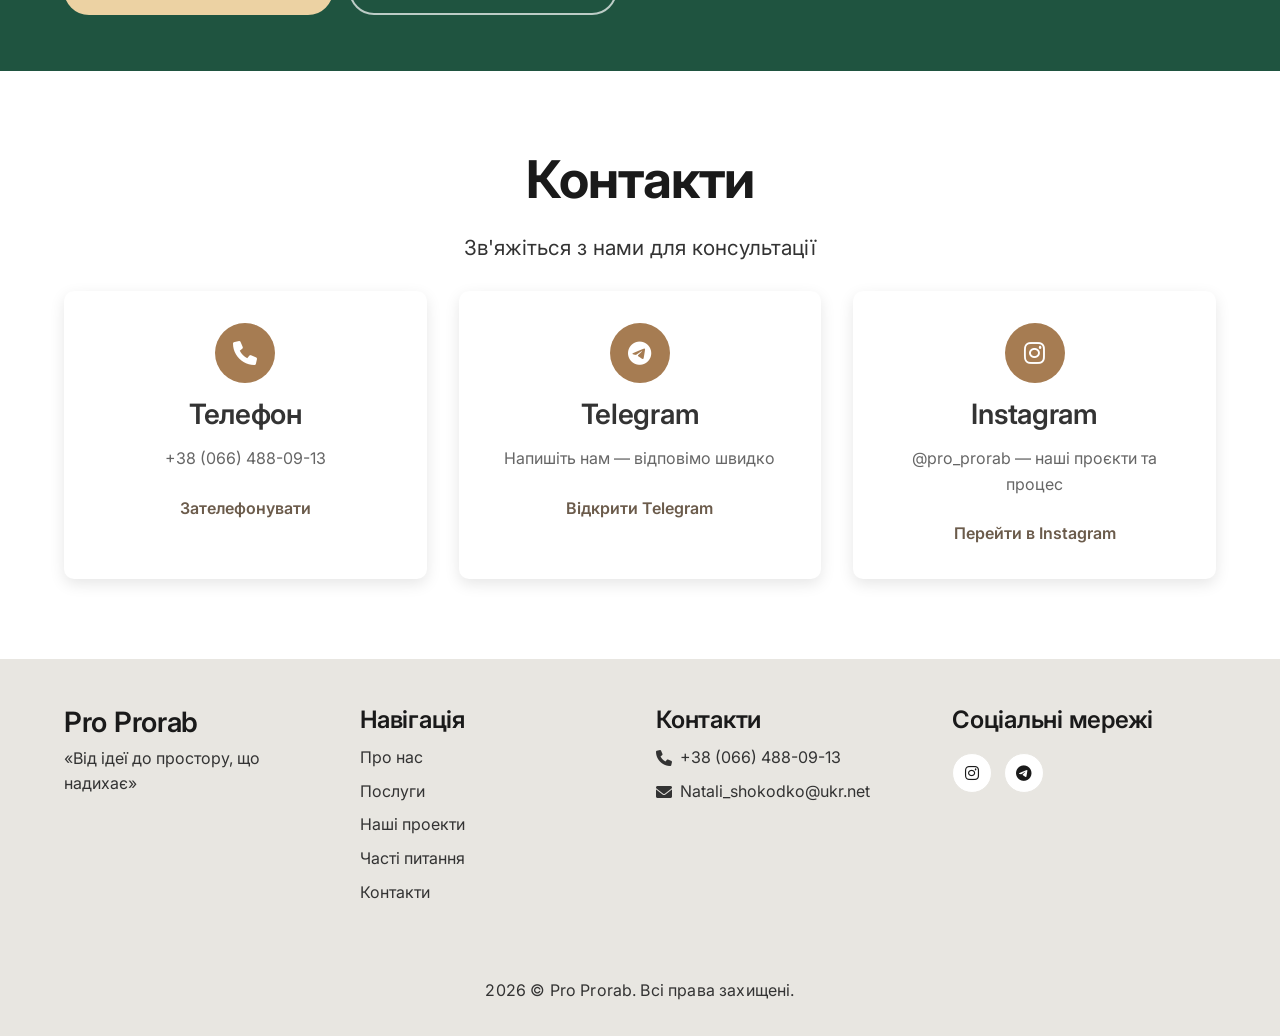
==== commit 651e06cd: "Shorten desktop hero so the icon strip fits the first screen On desktop the hero was 86vh, which tog" ====
--- a/index.html
+++ b/index.html
@@ -62,7 +62,7 @@
     <link rel="dns-prefetch" href="https://t.me">
 
     <!-- Stylesheets -->
-    <link rel="stylesheet" href="css/style.css?v=17">
+    <link rel="stylesheet" href="css/style.css?v=18">
     <link href="https://fonts.googleapis.com/css2?family=Inter:wght@300;400;500;600;700&family=Caveat:wght@500;600;700&family=Great+Vibes&display=swap" rel="stylesheet">
     <link rel="stylesheet" href="https://cdnjs.cloudflare.com/ajax/libs/font-awesome/6.0.0/css/all.min.css">
 
--- a/css/style.css
+++ b/css/style.css
@@ -2715,9 +2715,13 @@
     .faq-answer { padding: 0 1.1rem 1.1rem; font-size: 0.95rem; }
 }
 
-/* === Redesign: compact hero on desktop (facts strip peeks from below) === */
+/* === Redesign: compact hero on desktop so the icon strip fits the first screen === */
 @media (min-width: 992px) {
-    .hero { height: 86vh; min-height: 560px; }
+    .hero { height: 72vh; min-height: 500px; }
+}
+/* Tablets: same idea, slightly taller */
+@media (min-width: 769px) and (max-width: 991px) {
+    .hero { height: 76vh; min-height: 480px; }
 }
 
 /* Secondary hero button: outline on dark photo */
@@ -2991,7 +2995,7 @@
 .hero-wave svg { display: block; width: 100%; height: 72px; }
 
 /* Facts strip v2: beige icon circles */
-.facts-strip { border-bottom: none; padding: 2.4rem 0 2.2rem; }
+.facts-strip { border-bottom: none; padding: 2rem 0 1.9rem; }
 .fact-icon {
     width: 58px;
     height: 58px;
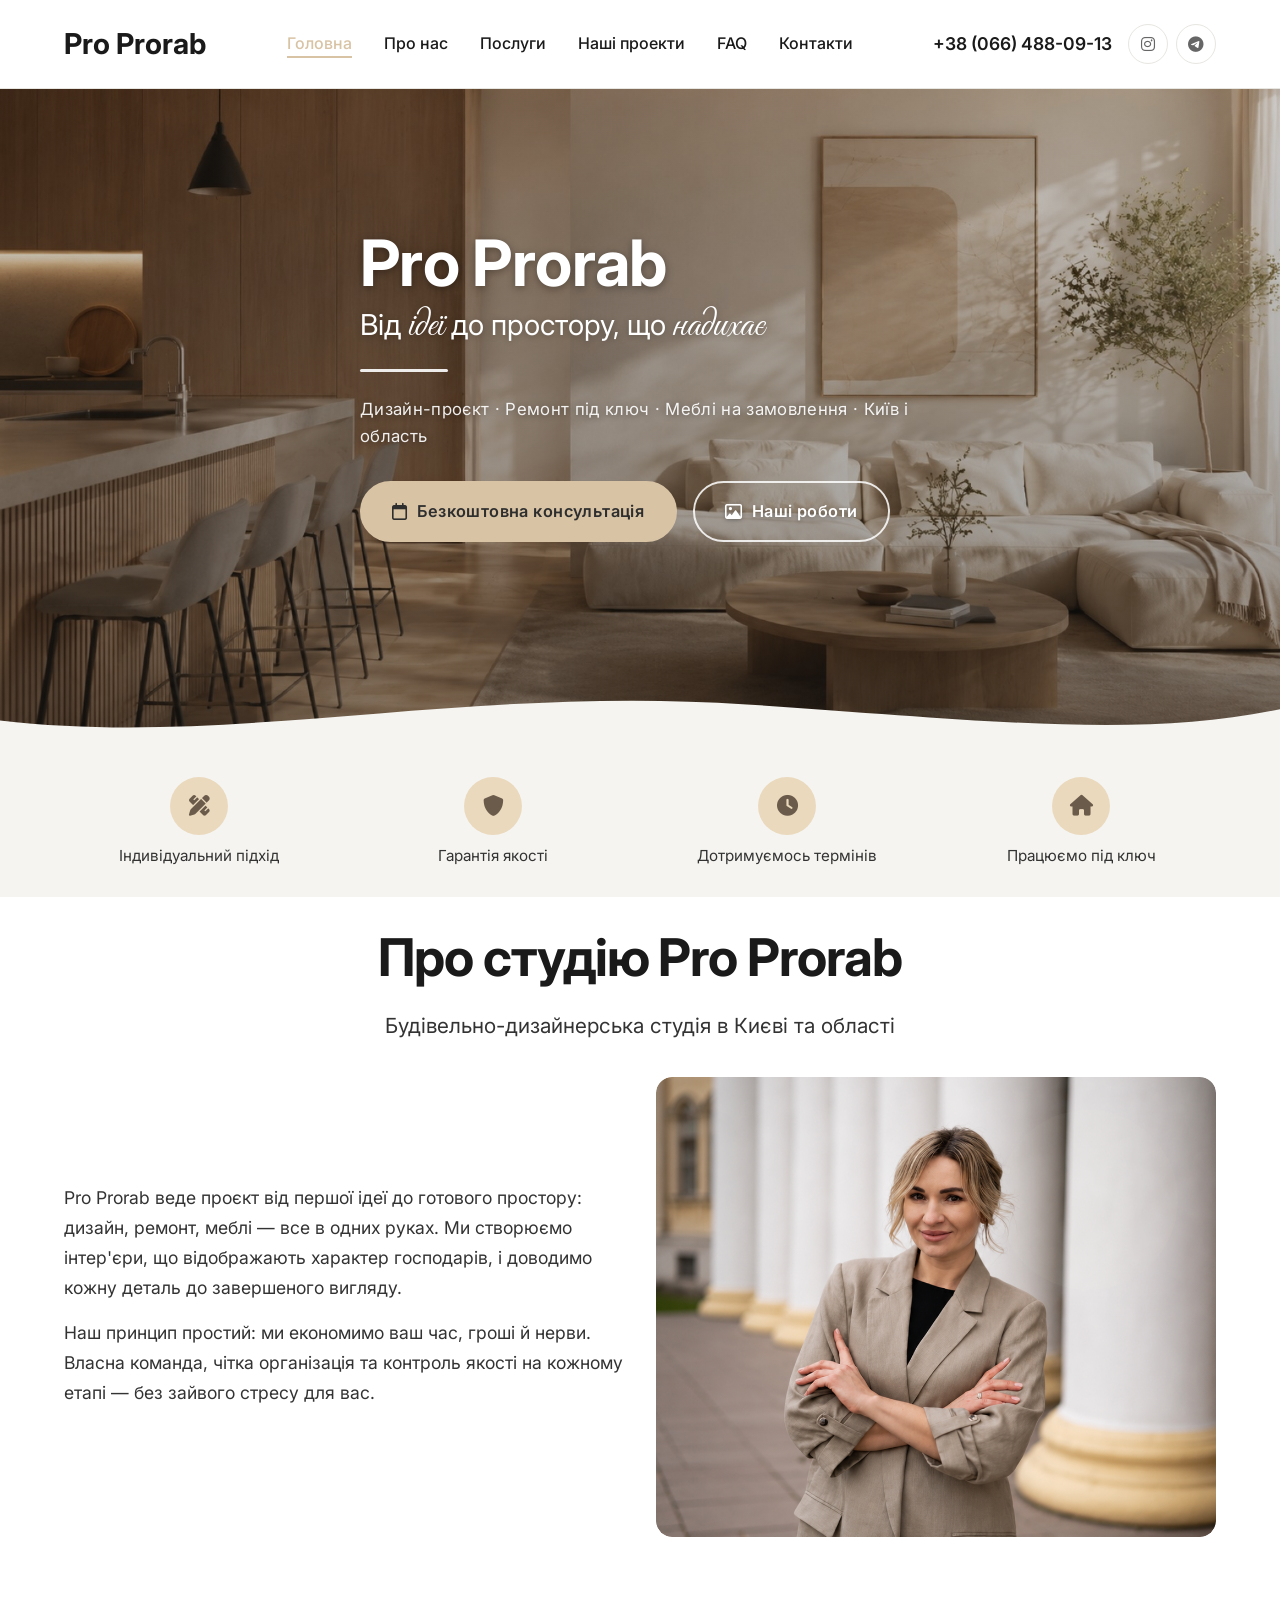
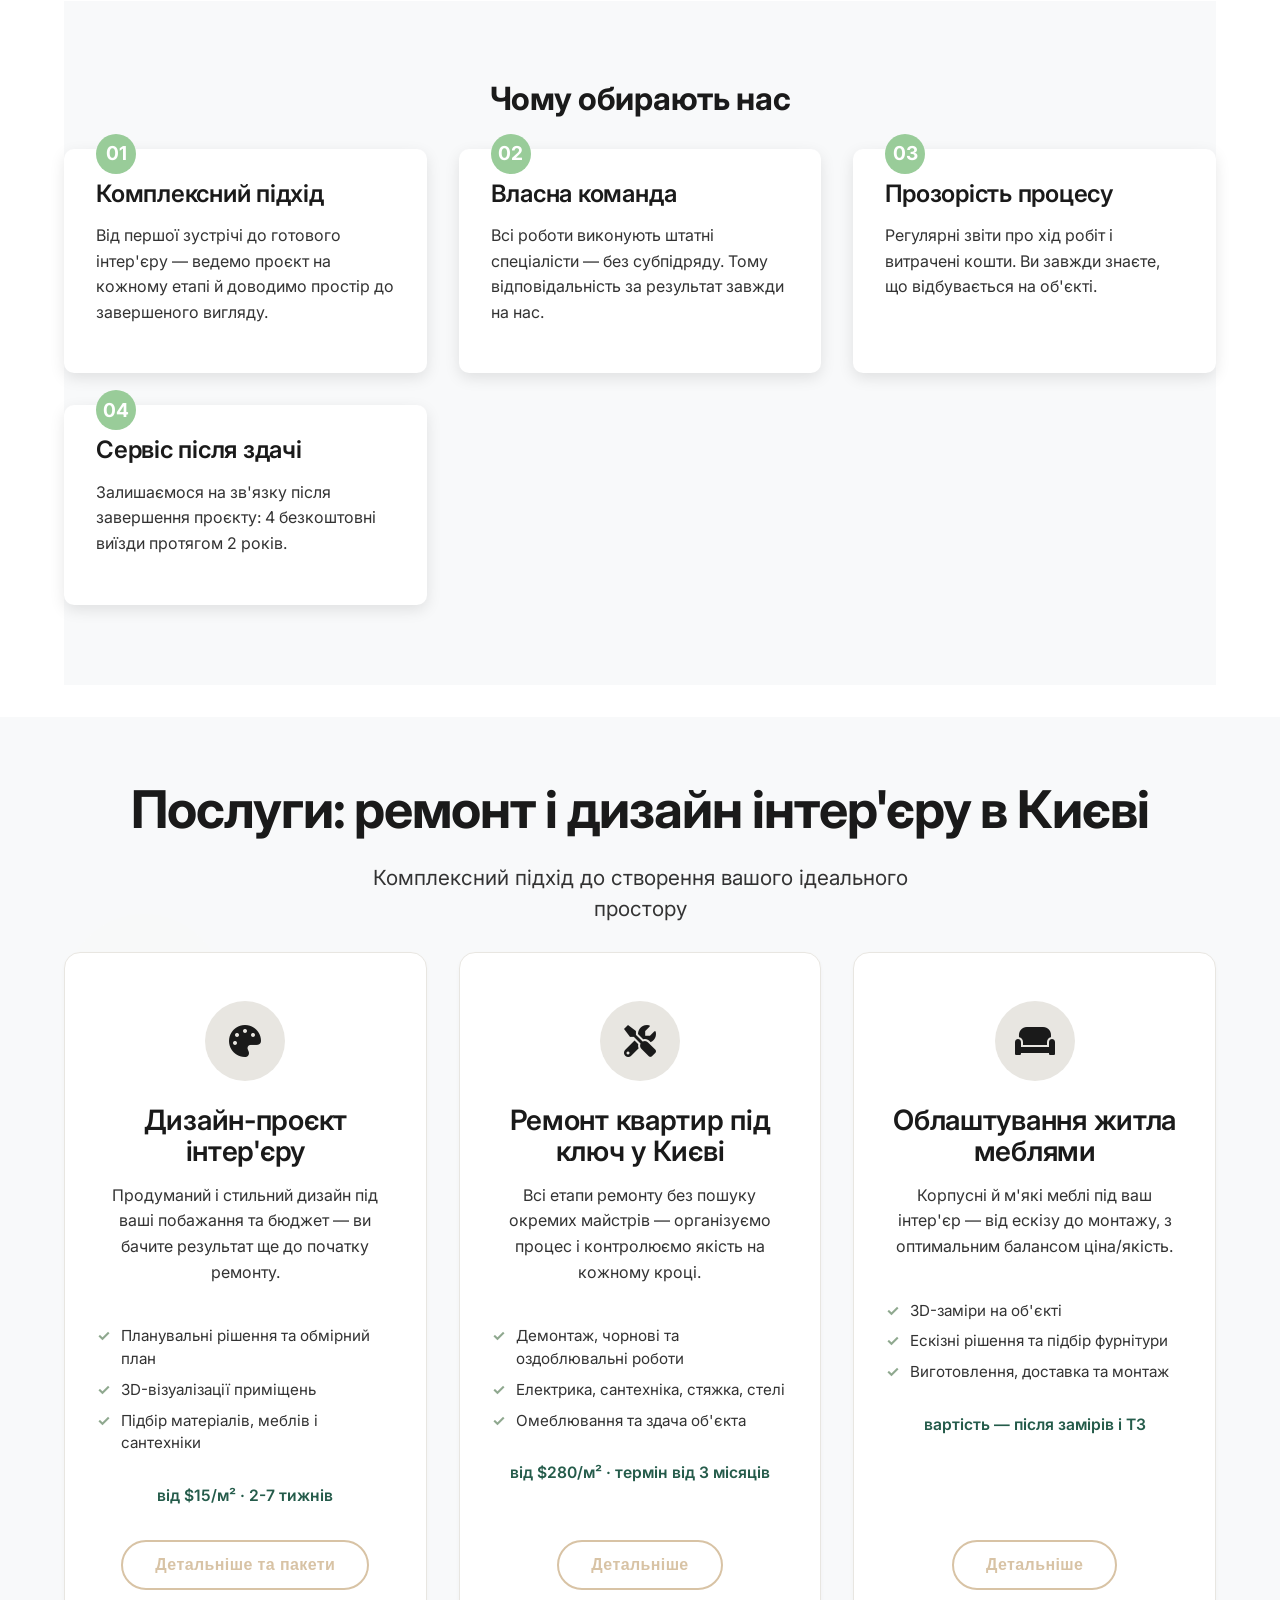
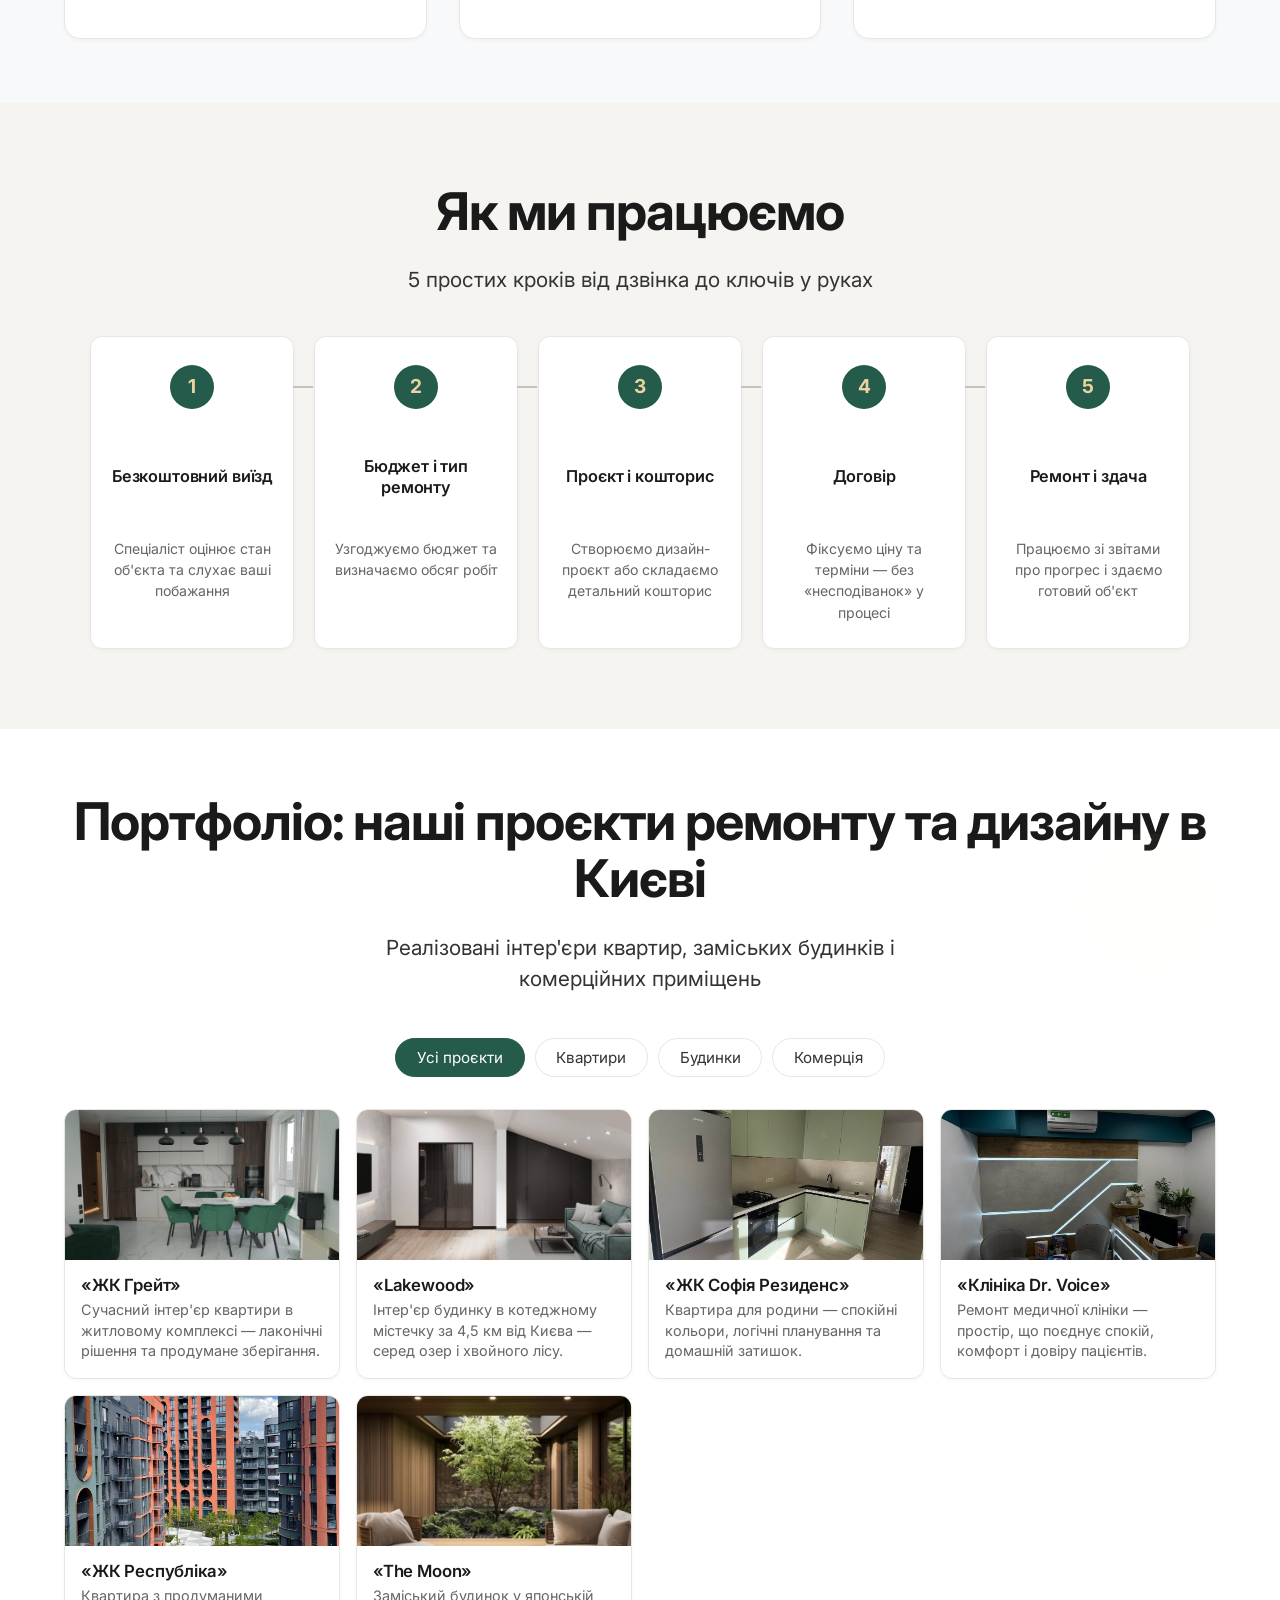
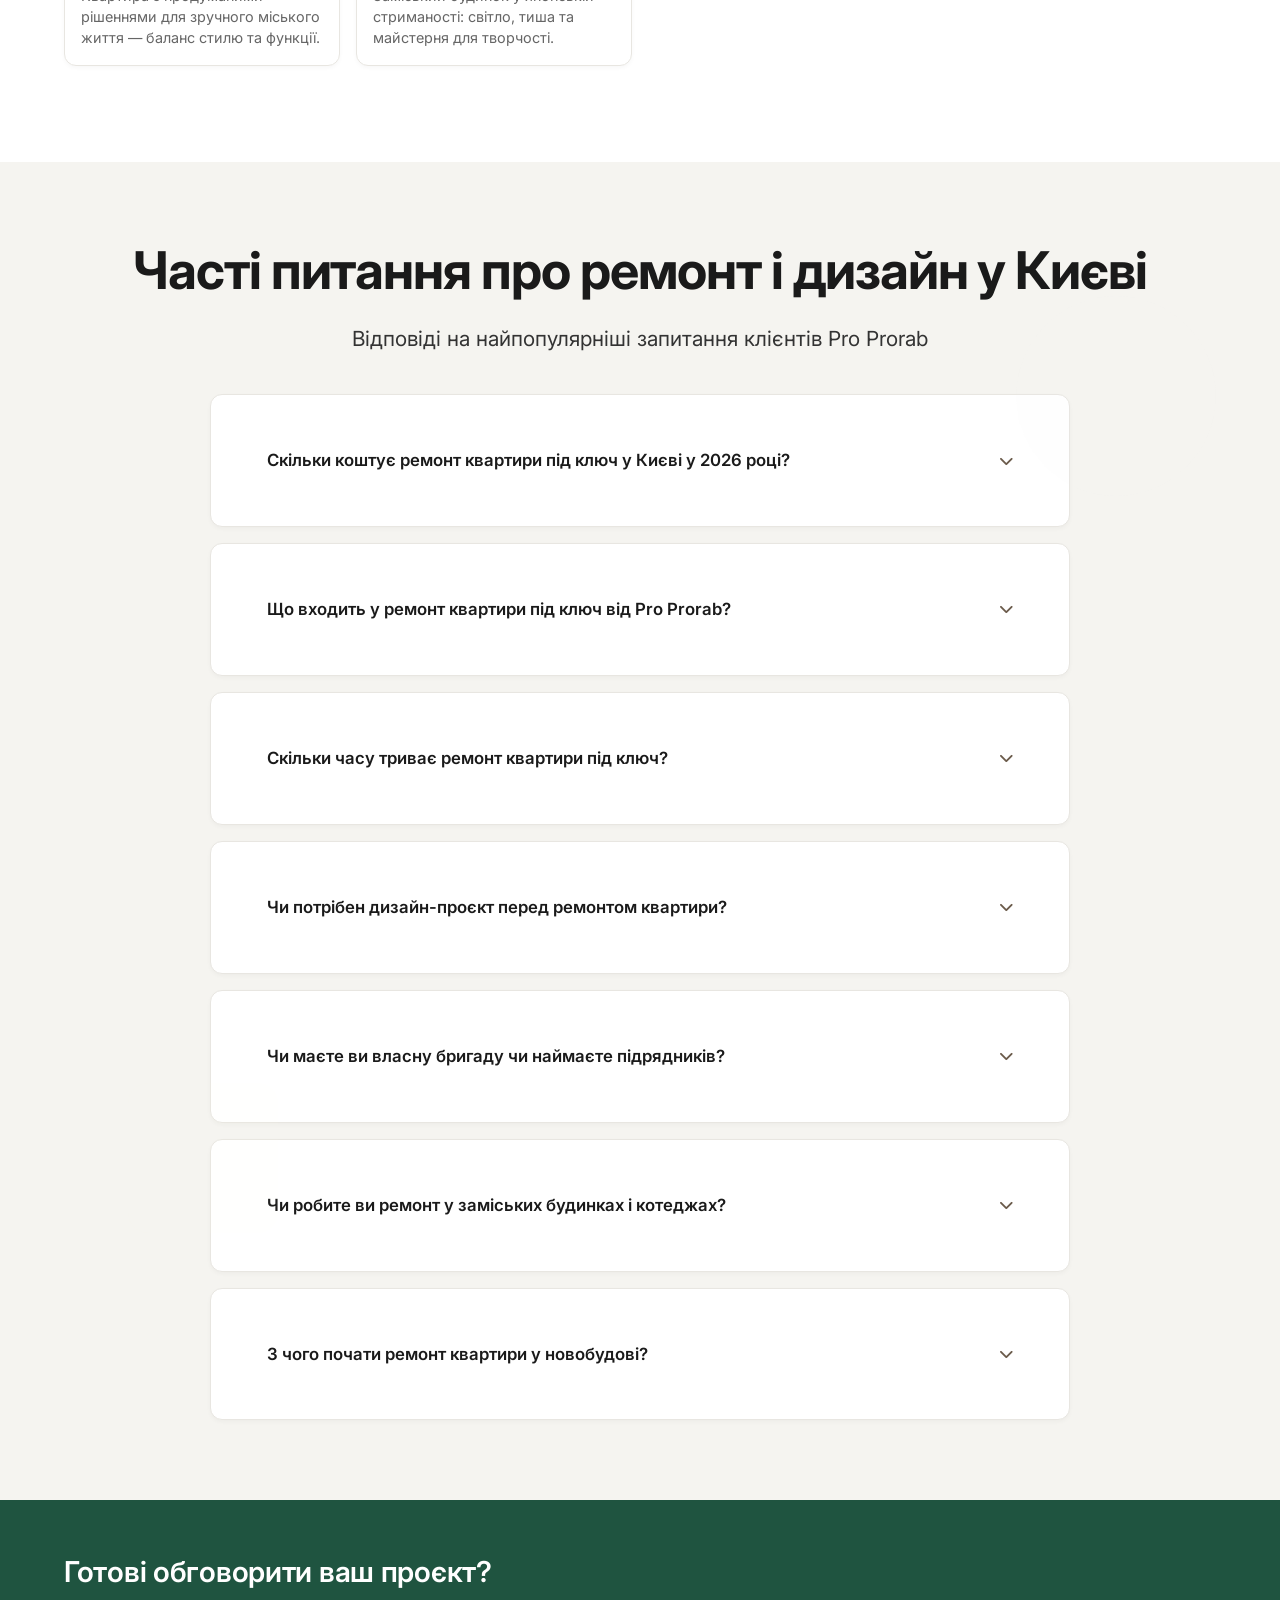
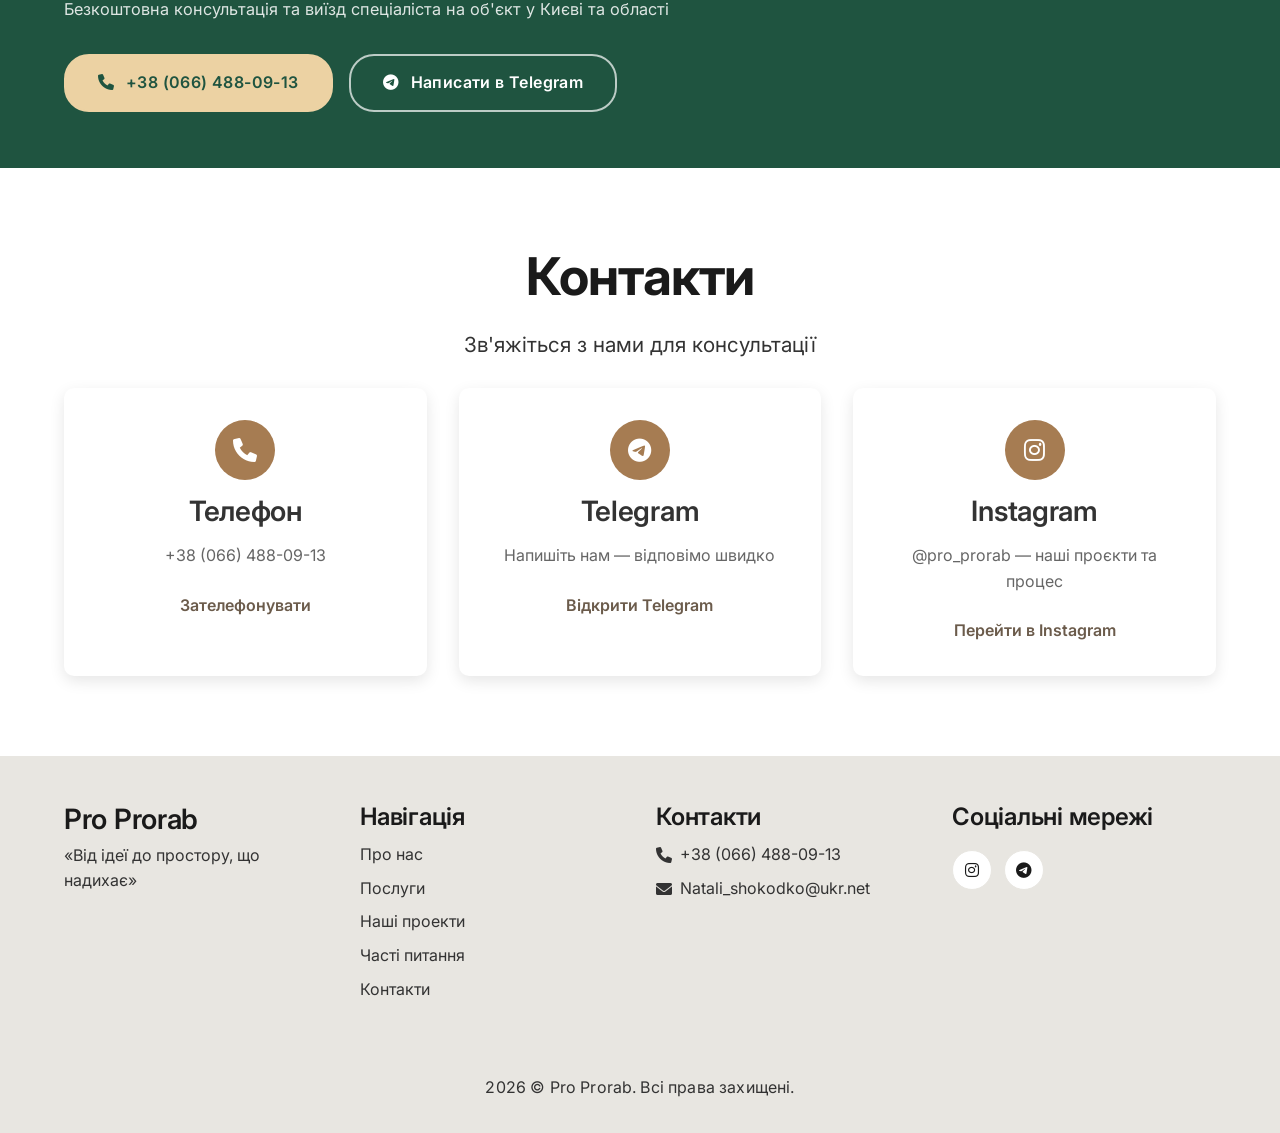
==== commit ec86857b: "Center hero text in visible area and end first screen at icon strip The fixed header overlays the he" ====
--- a/index.html
+++ b/index.html
@@ -62,7 +62,7 @@
     <link rel="dns-prefetch" href="https://t.me">
 
     <!-- Stylesheets -->
-    <link rel="stylesheet" href="css/style.css?v=18">
+    <link rel="stylesheet" href="css/style.css?v=19">
     <link href="https://fonts.googleapis.com/css2?family=Inter:wght@300;400;500;600;700&family=Caveat:wght@500;600;700&family=Great+Vibes&display=swap" rel="stylesheet">
     <link rel="stylesheet" href="https://cdnjs.cloudflare.com/ajax/libs/font-awesome/6.0.0/css/all.min.css">
 
--- a/css/style.css
+++ b/css/style.css
@@ -2715,13 +2715,24 @@
     .faq-answer { padding: 0 1.1rem 1.1rem; font-size: 0.95rem; }
 }
 
-/* === Redesign: compact hero on desktop so the icon strip fits the first screen === */
+/* === First screen exact fit: header + hero + wave + icon strip = 100vh ===
+   The header is fixed and overlays the hero top, so we add its height as
+   padding so the text centers within the VISIBLE photo area. The hero height
+   leaves exactly the facts-strip height (~155px) at the bottom. */
 @media (min-width: 992px) {
-    .hero { height: 72vh; min-height: 500px; }
-}
-/* Tablets: same idea, slightly taller */
+    .hero {
+        height: calc(100vh - 155px);
+        min-height: 560px;
+        padding-top: var(--header-h, 88px);
+    }
+}
+/* Tablets: labels may wrap to two lines — reserve a bit more */
 @media (min-width: 769px) and (max-width: 991px) {
-    .hero { height: 76vh; min-height: 480px; }
+    .hero {
+        height: calc(100vh - 175px);
+        min-height: 500px;
+        padding-top: var(--header-h, 80px);
+    }
 }
 
 /* Secondary hero button: outline on dark photo */
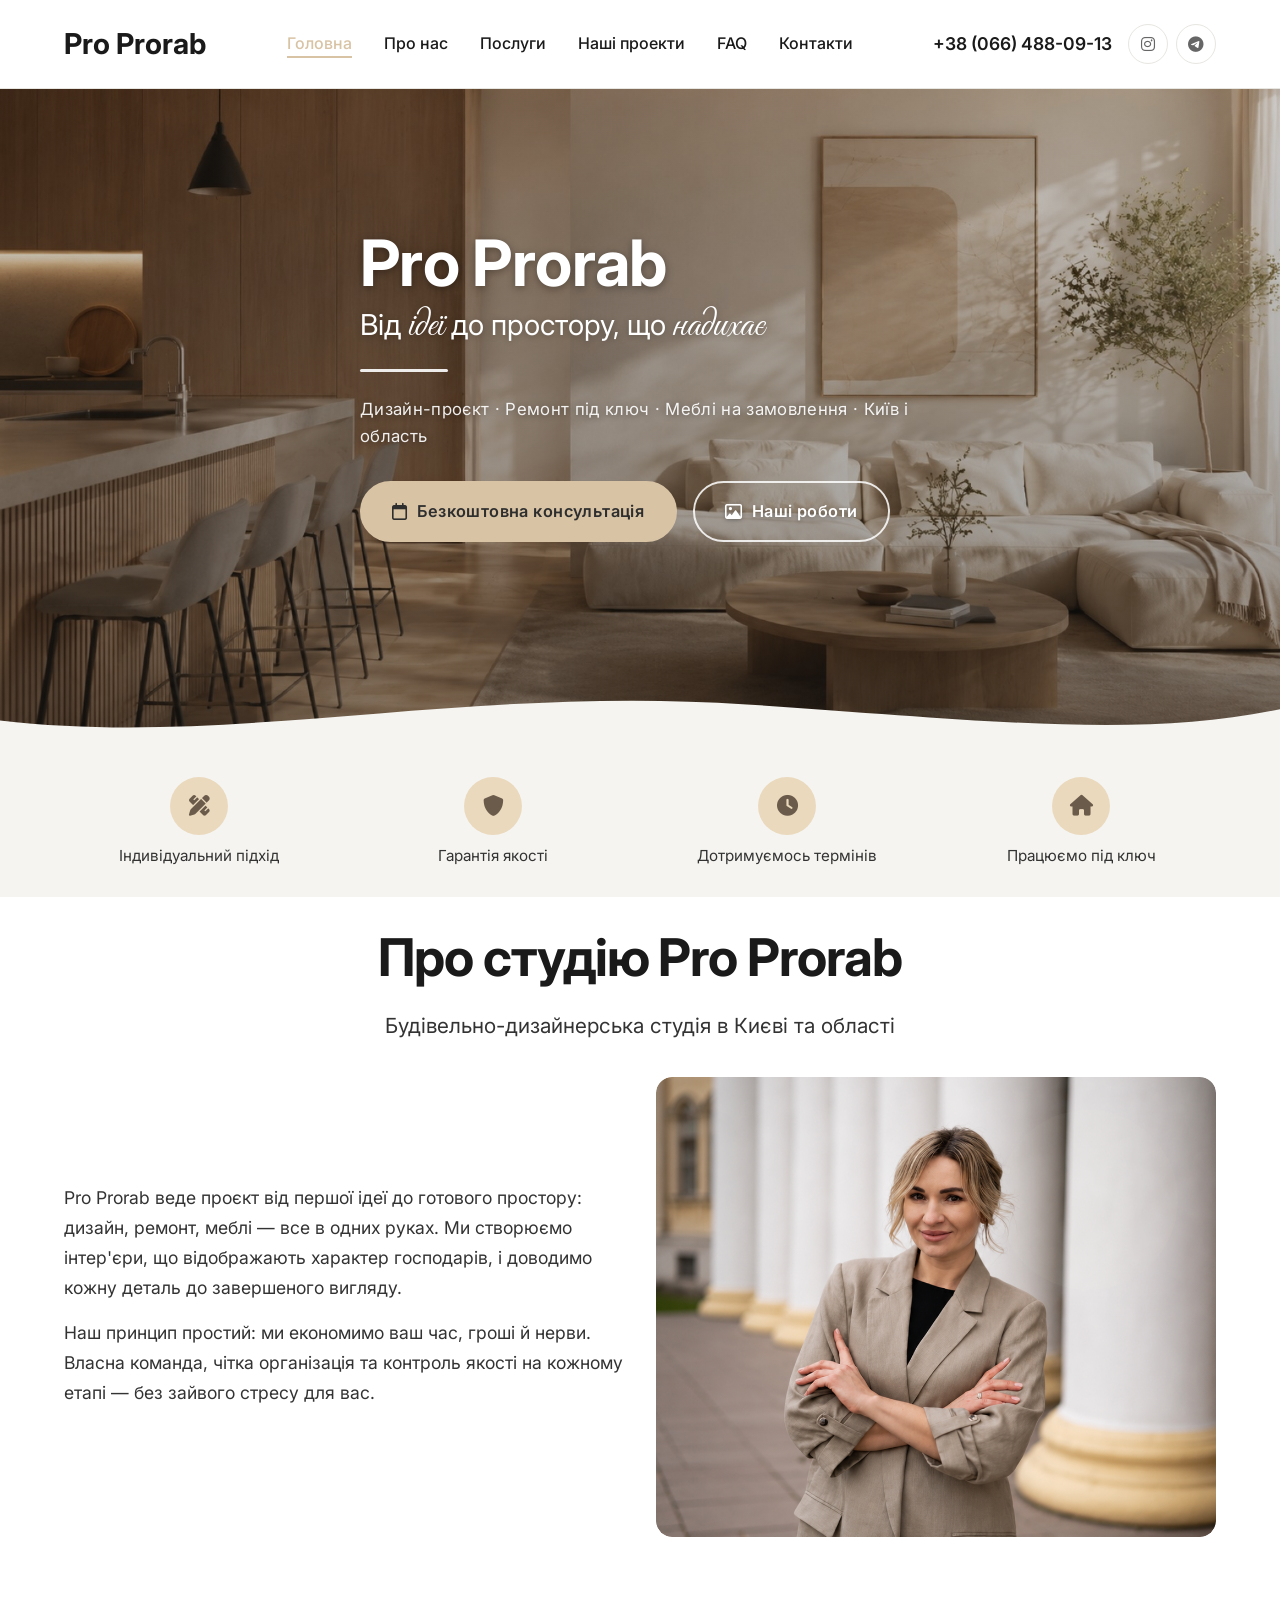
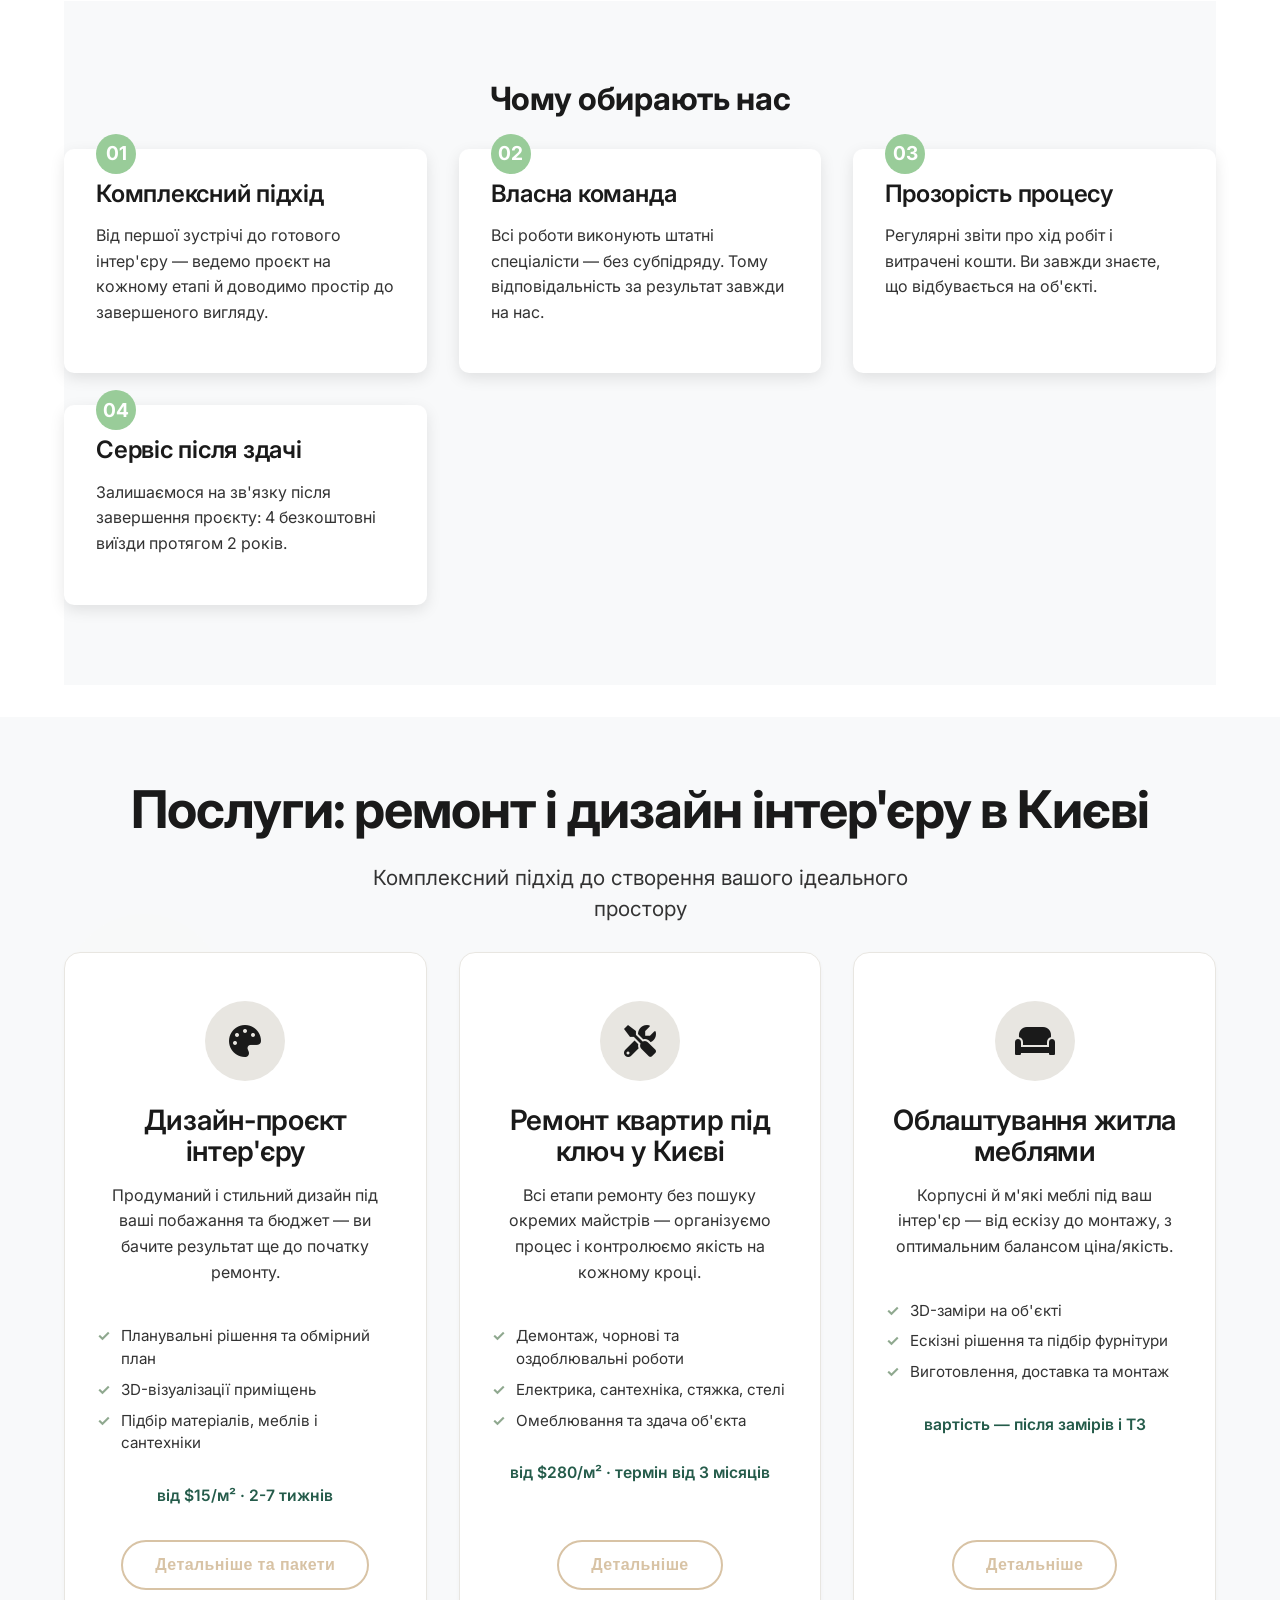
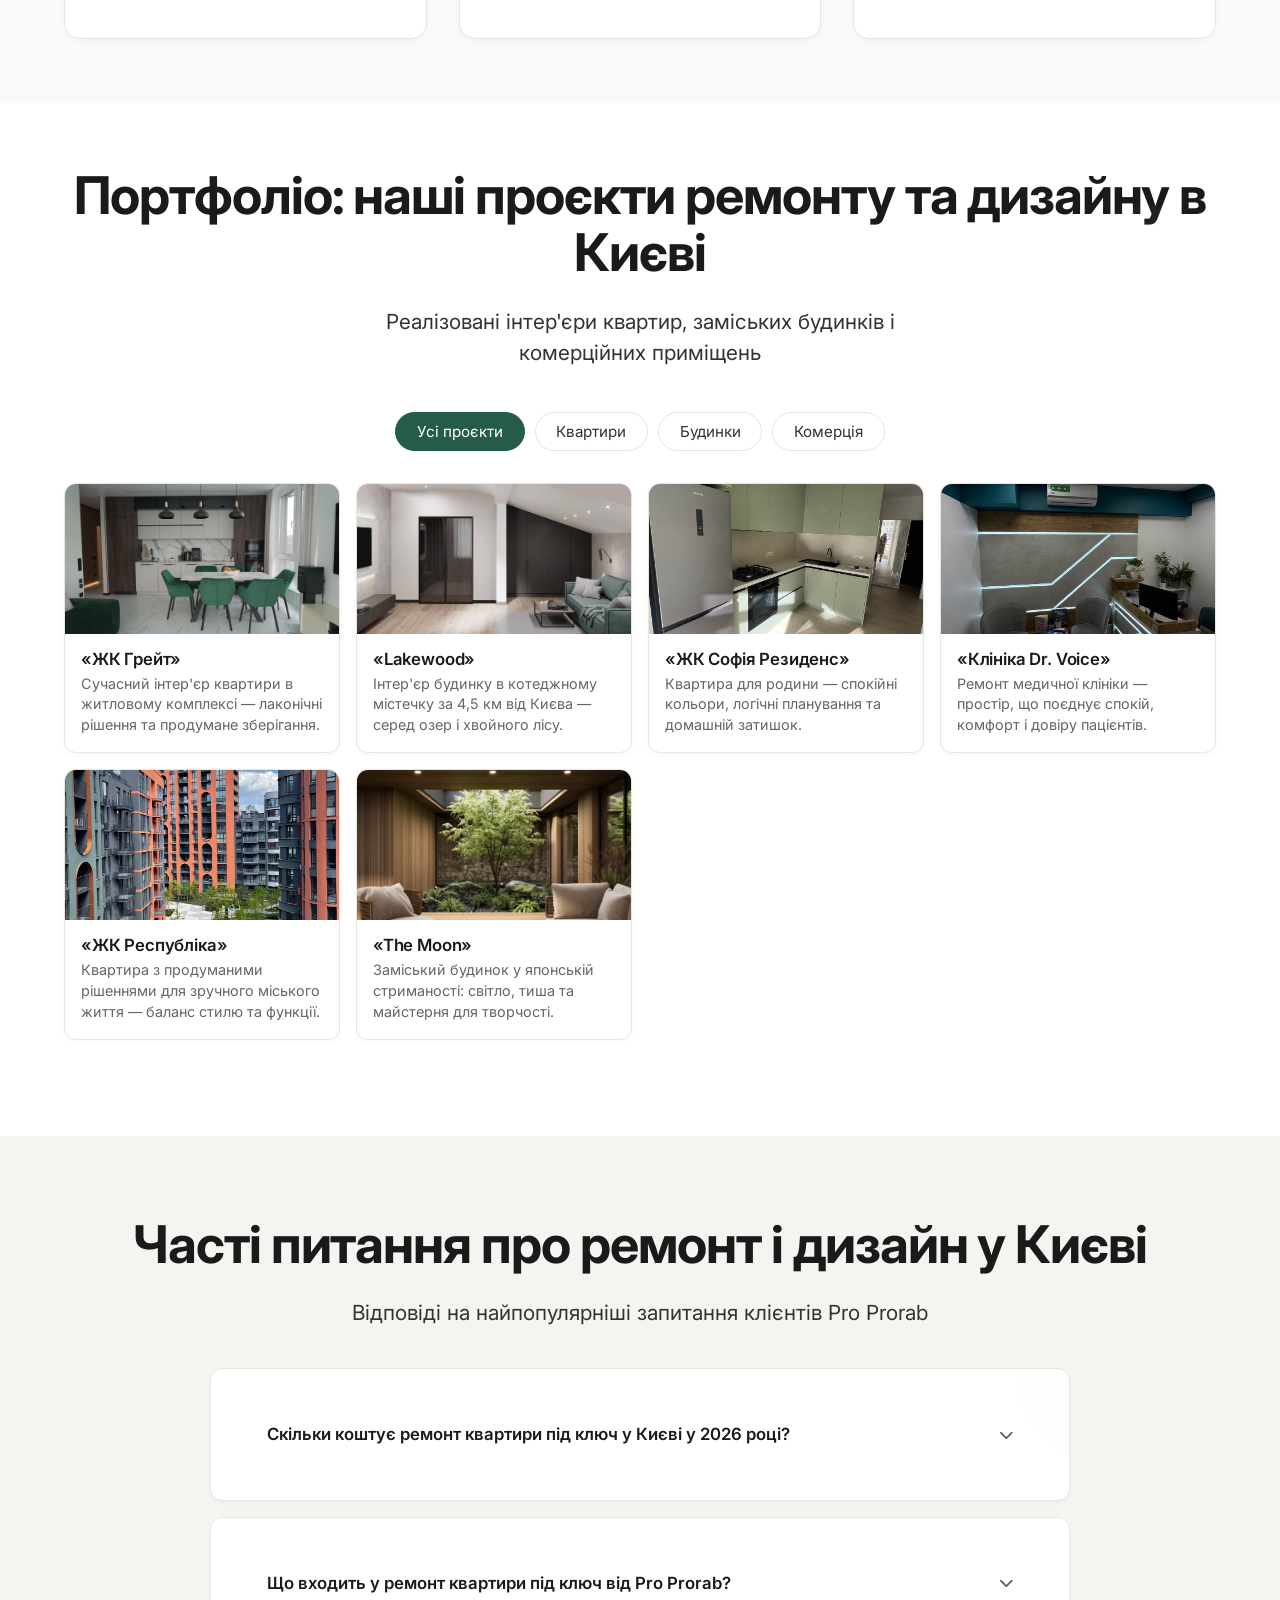
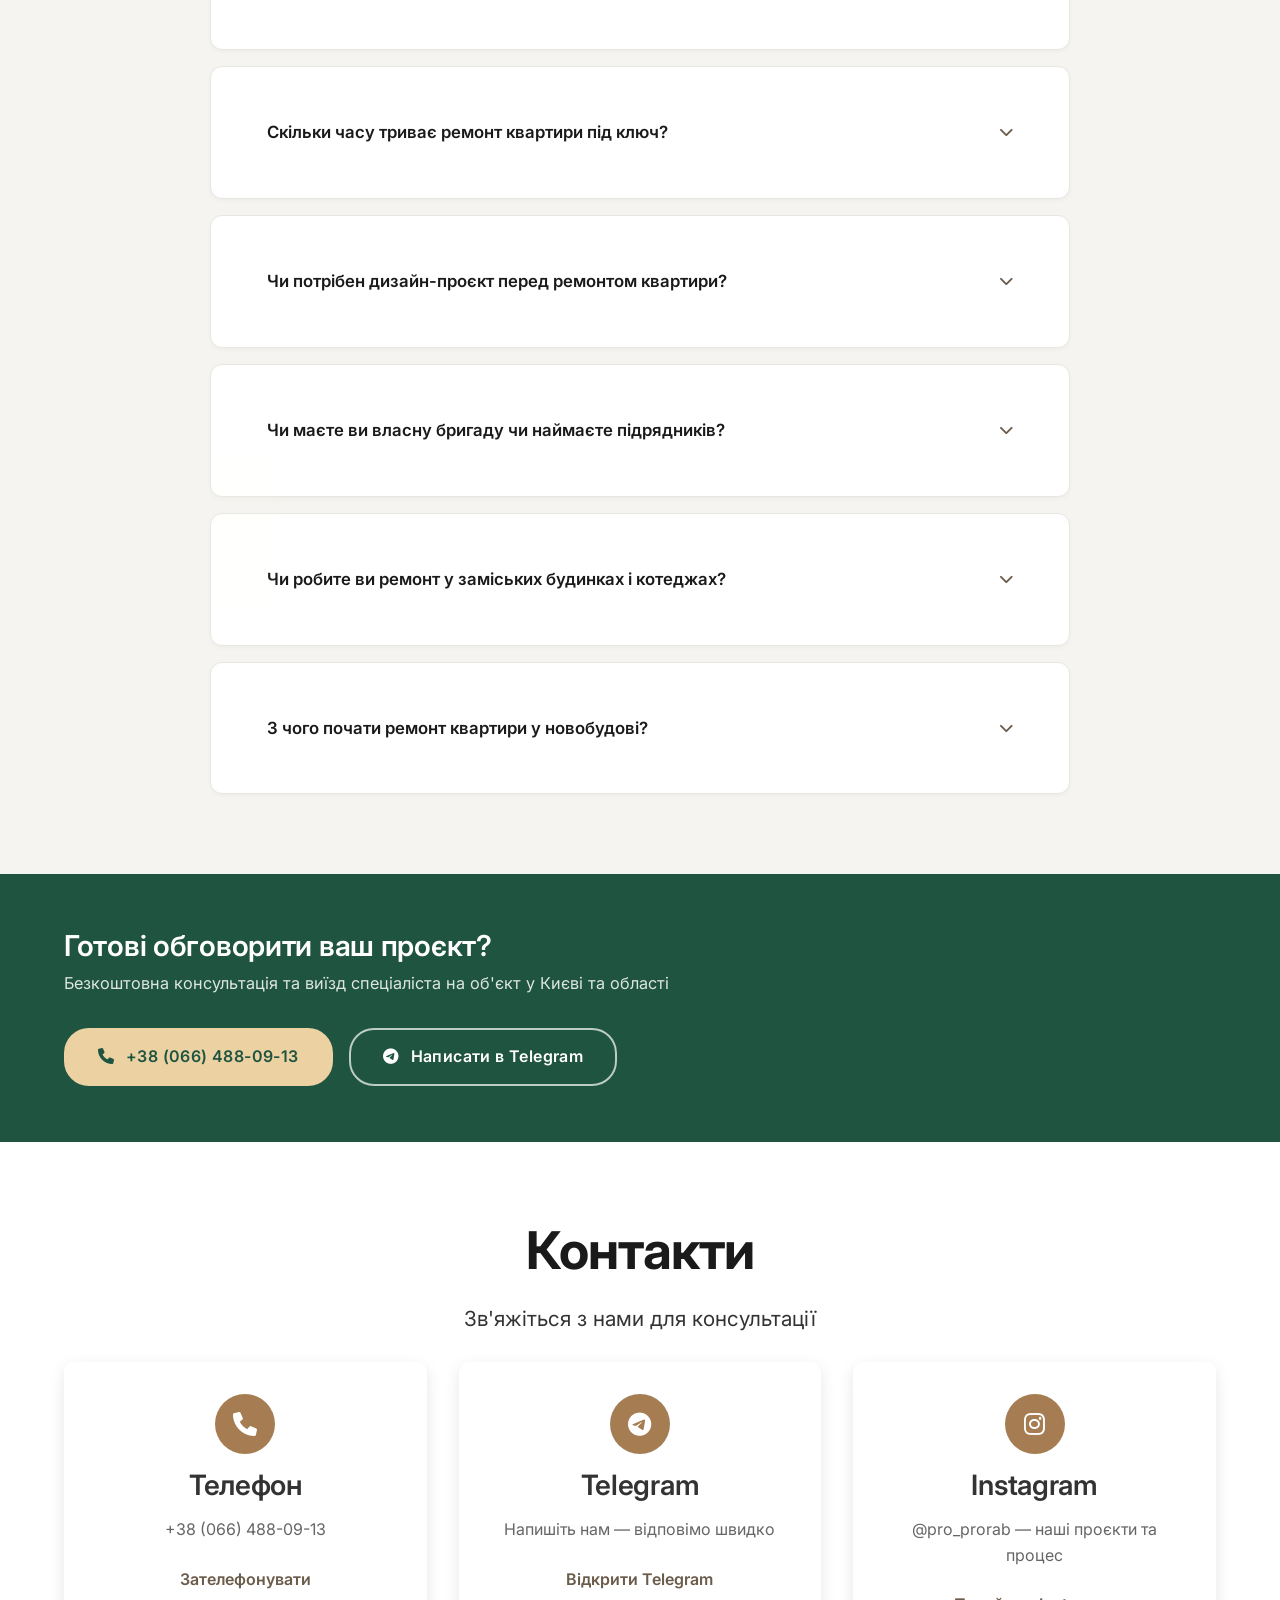
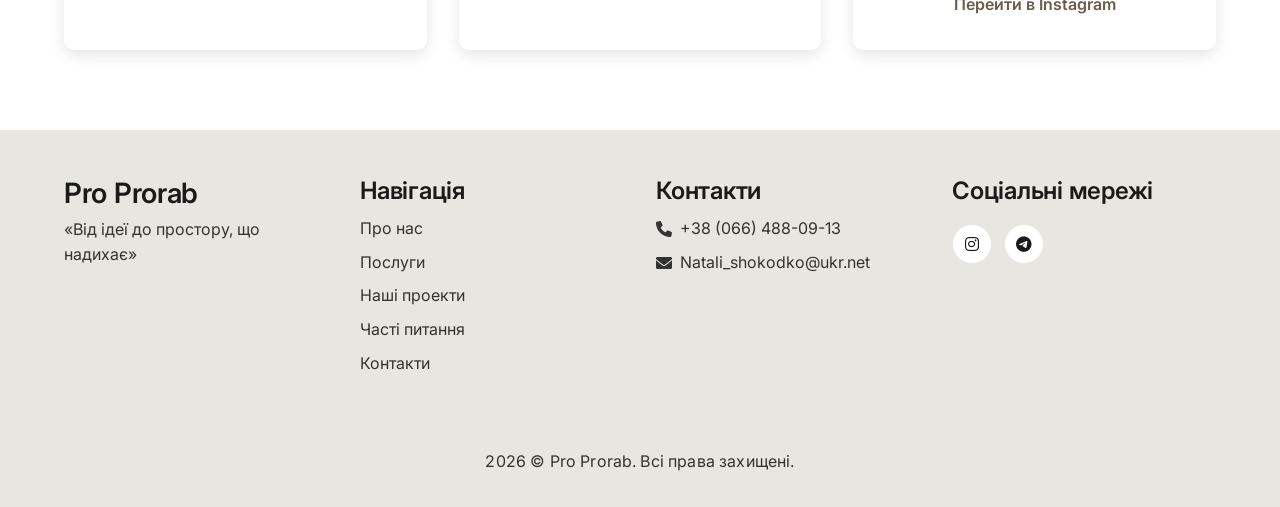
==== commit d236cd07: "Remove the «Як ми працюємо» 5-step process section Per the owner's request the process timeline is n" ====
--- a/index.html
+++ b/index.html
@@ -62,7 +62,7 @@
     <link rel="dns-prefetch" href="https://t.me">
 
     <!-- Stylesheets -->
-    <link rel="stylesheet" href="css/style.css?v=19">
+    <link rel="stylesheet" href="css/style.css?v=20">
     <link href="https://fonts.googleapis.com/css2?family=Inter:wght@300;400;500;600;700&family=Caveat:wght@500;600;700&family=Great+Vibes&display=swap" rel="stylesheet">
     <link rel="stylesheet" href="https://cdnjs.cloudflare.com/ajax/libs/font-awesome/6.0.0/css/all.min.css">
 
@@ -457,43 +457,6 @@
         </div>
     </section>
 
-    <!-- Process Section -->
-    <section class="process-section" id="process" aria-labelledby="process-title">
-        <div class="container">
-            <div class="section-header">
-                <h2 class="section-title" id="process-title">Як ми працюємо</h2>
-                <p class="section-subtitle">5 простих кроків від дзвінка до ключів у руках</p>
-            </div>
-            <div class="process-steps">
-                <div class="process-step">
-                    <div class="process-step-number">1</div>
-                    <h3>Безкоштовний виїзд</h3>
-                    <p>Спеціаліст оцінює стан об'єкта та слухає ваші побажання</p>
-                </div>
-                <div class="process-step">
-                    <div class="process-step-number">2</div>
-                    <h3>Бюджет і тип ремонту</h3>
-                    <p>Узгоджуємо бюджет та визначаємо обсяг робіт</p>
-                </div>
-                <div class="process-step">
-                    <div class="process-step-number">3</div>
-                    <h3>Проєкт і кошторис</h3>
-                    <p>Створюємо дизайн-проєкт або складаємо детальний кошторис</p>
-                </div>
-                <div class="process-step">
-                    <div class="process-step-number">4</div>
-                    <h3>Договір</h3>
-                    <p>Фіксуємо ціну та терміни — без «несподіванок» у процесі</p>
-                </div>
-                <div class="process-step">
-                    <div class="process-step-number">5</div>
-                    <h3>Ремонт і здача</h3>
-                    <p>Працюємо зі звітами про прогрес і здаємо готовий об'єкт</p>
-                </div>
-            </div>
-        </div>
-    </section>
-
     <!-- Portfolio Section -->
     <section class="portfolio-preview" id="portfolio">
         <div class="decorative-shapes">
@@ -784,6 +747,6 @@
         </div>
     </div>
 
-    <script src="js/script.js?v=10"></script>
+    <script src="js/script.js?v=11"></script>
 </body>
 </html>
--- a/css/style.css
+++ b/css/style.css
@@ -2808,63 +2808,6 @@
     font-size: 0.98rem;
 }
 
-/* === Process Section (Як ми працюємо) === */
-.process-section {
-    background: var(--wix-accent-bg);
-    padding: 5rem 0;
-}
-.process-steps {
-    display: grid;
-    grid-template-columns: repeat(5, 1fr);
-    gap: 1.25rem;
-    margin-top: 2.5rem;
-}
-.process-step {
-    background: var(--wix-surface);
-    border: 1px solid var(--wix-border);
-    border-radius: var(--wix-radius-lg);
-    padding: 1.5rem 1.1rem;
-    text-align: center;
-    box-shadow: var(--wix-shadow);
-    transition: transform 0.25s ease, box-shadow 0.25s ease;
-}
-.process-step:hover {
-    transform: translateY(-6px);
-    box-shadow: var(--wix-shadow-lg);
-}
-.process-step-number {
-    width: 44px;
-    height: 44px;
-    margin: 0 auto 0.9rem;
-    border-radius: 50%;
-    background: var(--hero-title-color);
-    color: #ECD2A3;
-    font-weight: 700;
-    font-size: 1.2rem;
-    display: flex;
-    align-items: center;
-    justify-content: center;
-}
-.process-step h3 {
-    font-size: 1.02rem;
-    margin-bottom: 0.5rem;
-    color: var(--wix-text-primary);
-}
-.process-step p {
-    font-size: 0.88rem;
-    color: var(--wix-text-muted);
-    line-height: 1.5;
-    margin: 0;
-}
-@media (max-width: 992px) {
-    .process-steps { grid-template-columns: repeat(2, 1fr); }
-    .process-step:last-child { grid-column: 1 / -1; }
-}
-@media (max-width: 600px) {
-    .process-section { padding: 3rem 0; }
-    .process-steps { grid-template-columns: 1fr; }
-}
-
 /* === Portfolio filters === */
 .portfolio-filters {
     display: flex;
@@ -3115,44 +3058,6 @@
     .service-card:hover { transform: none; }
 }
 
-/* === Desktop process steps: perfectly aligned stepper === */
-@media (min-width: 993px) {
-    .process-steps {
-        max-width: 1100px;
-        margin-left: auto;
-        margin-right: auto;
-        align-items: stretch;
-    }
-    .process-step {
-        position: relative;
-        display: flex;
-        flex-direction: column;
-        align-items: center;
-        padding: 1.75rem 1.1rem 1.6rem;
-    }
-    .process-step h3 {
-        min-height: 2.7em;
-        display: flex;
-        align-items: center;
-        justify-content: center;
-        text-align: center;
-        line-height: 1.3;
-        margin-bottom: 0.45rem;
-    }
-    .process-step p { text-align: center; }
-    /* connector line between number circles */
-    .process-step:not(:last-child)::after {
-        content: "";
-        position: absolute;
-        top: calc(1.75rem + 21px);
-        right: -1.25rem;
-        width: 1.25rem;
-        height: 2px;
-        background: var(--wix-accent-dark);
-    }
-    .process-step:hover { transform: none; }
-}
-
 /* === Mobile hero: shorter photo so the wave + icon strip are visible on the first screen (mockup) === */
 @media (max-width: 768px) {
     .hero {
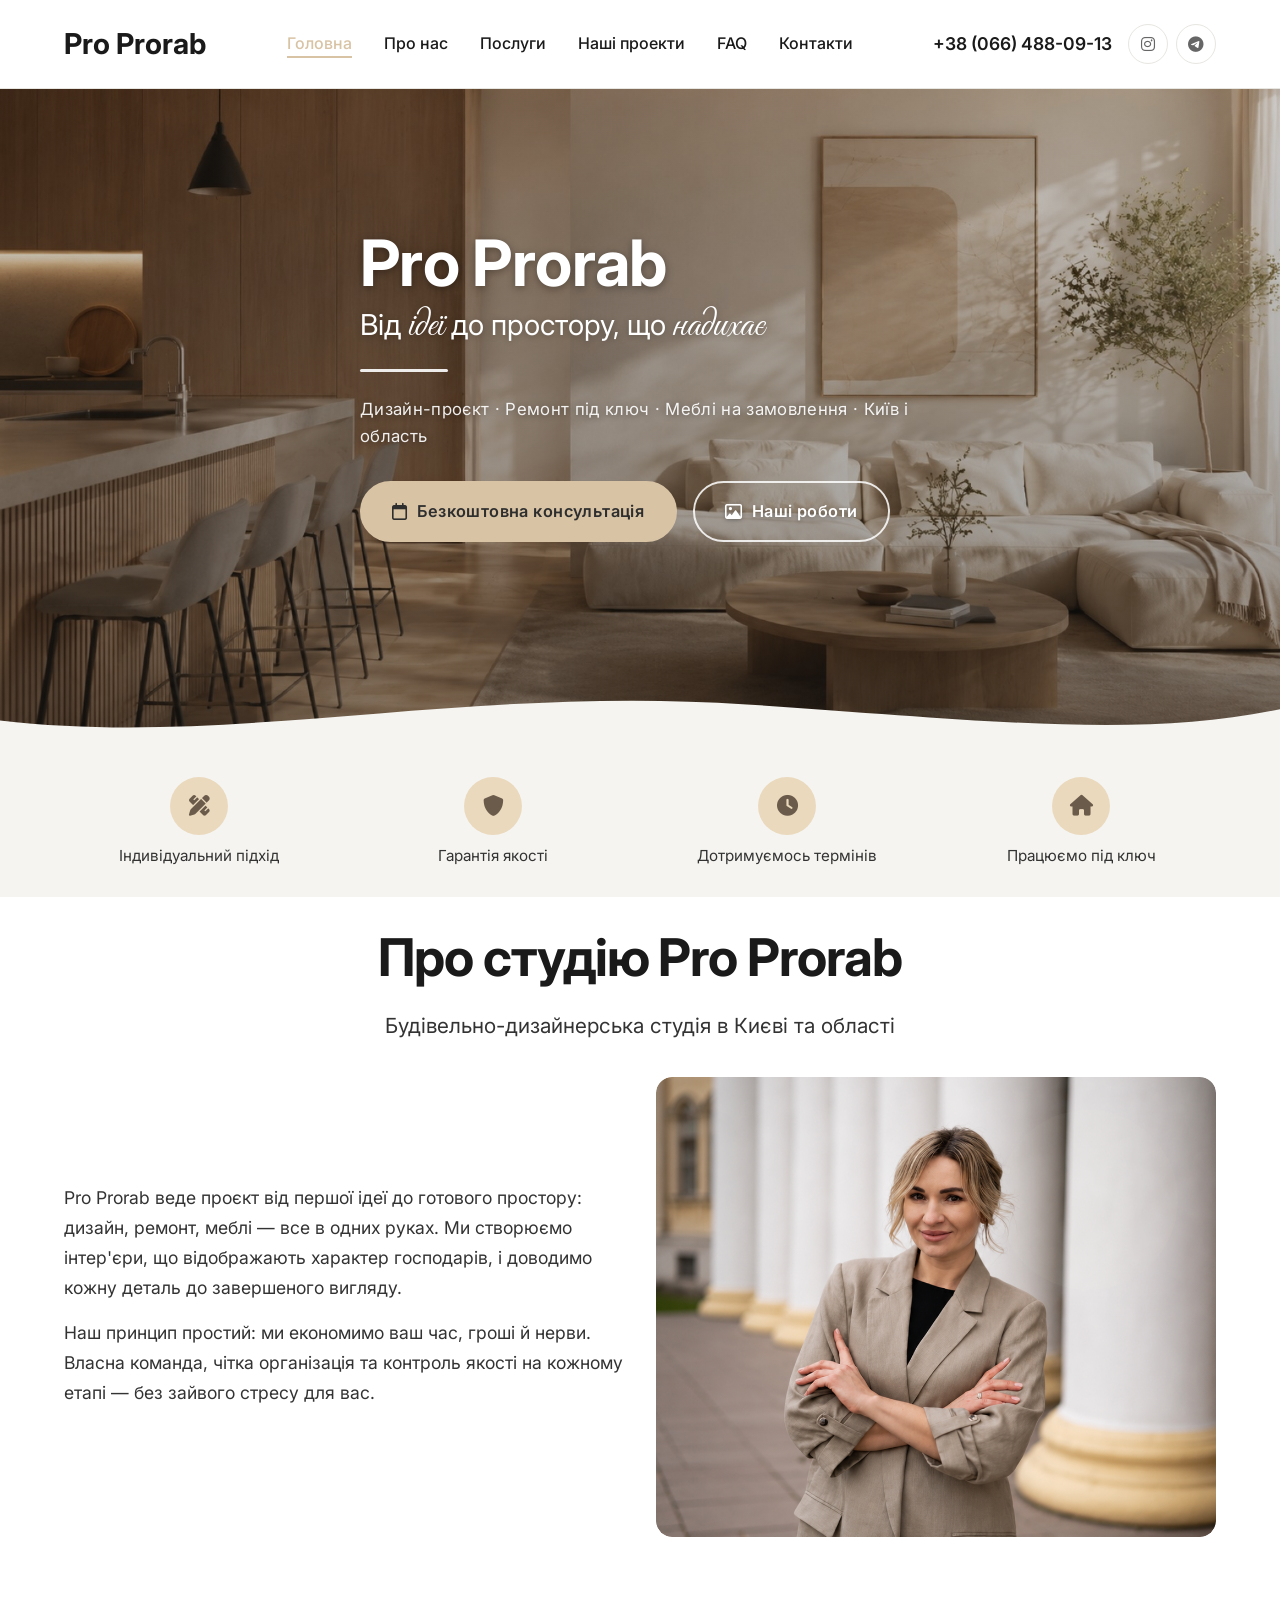
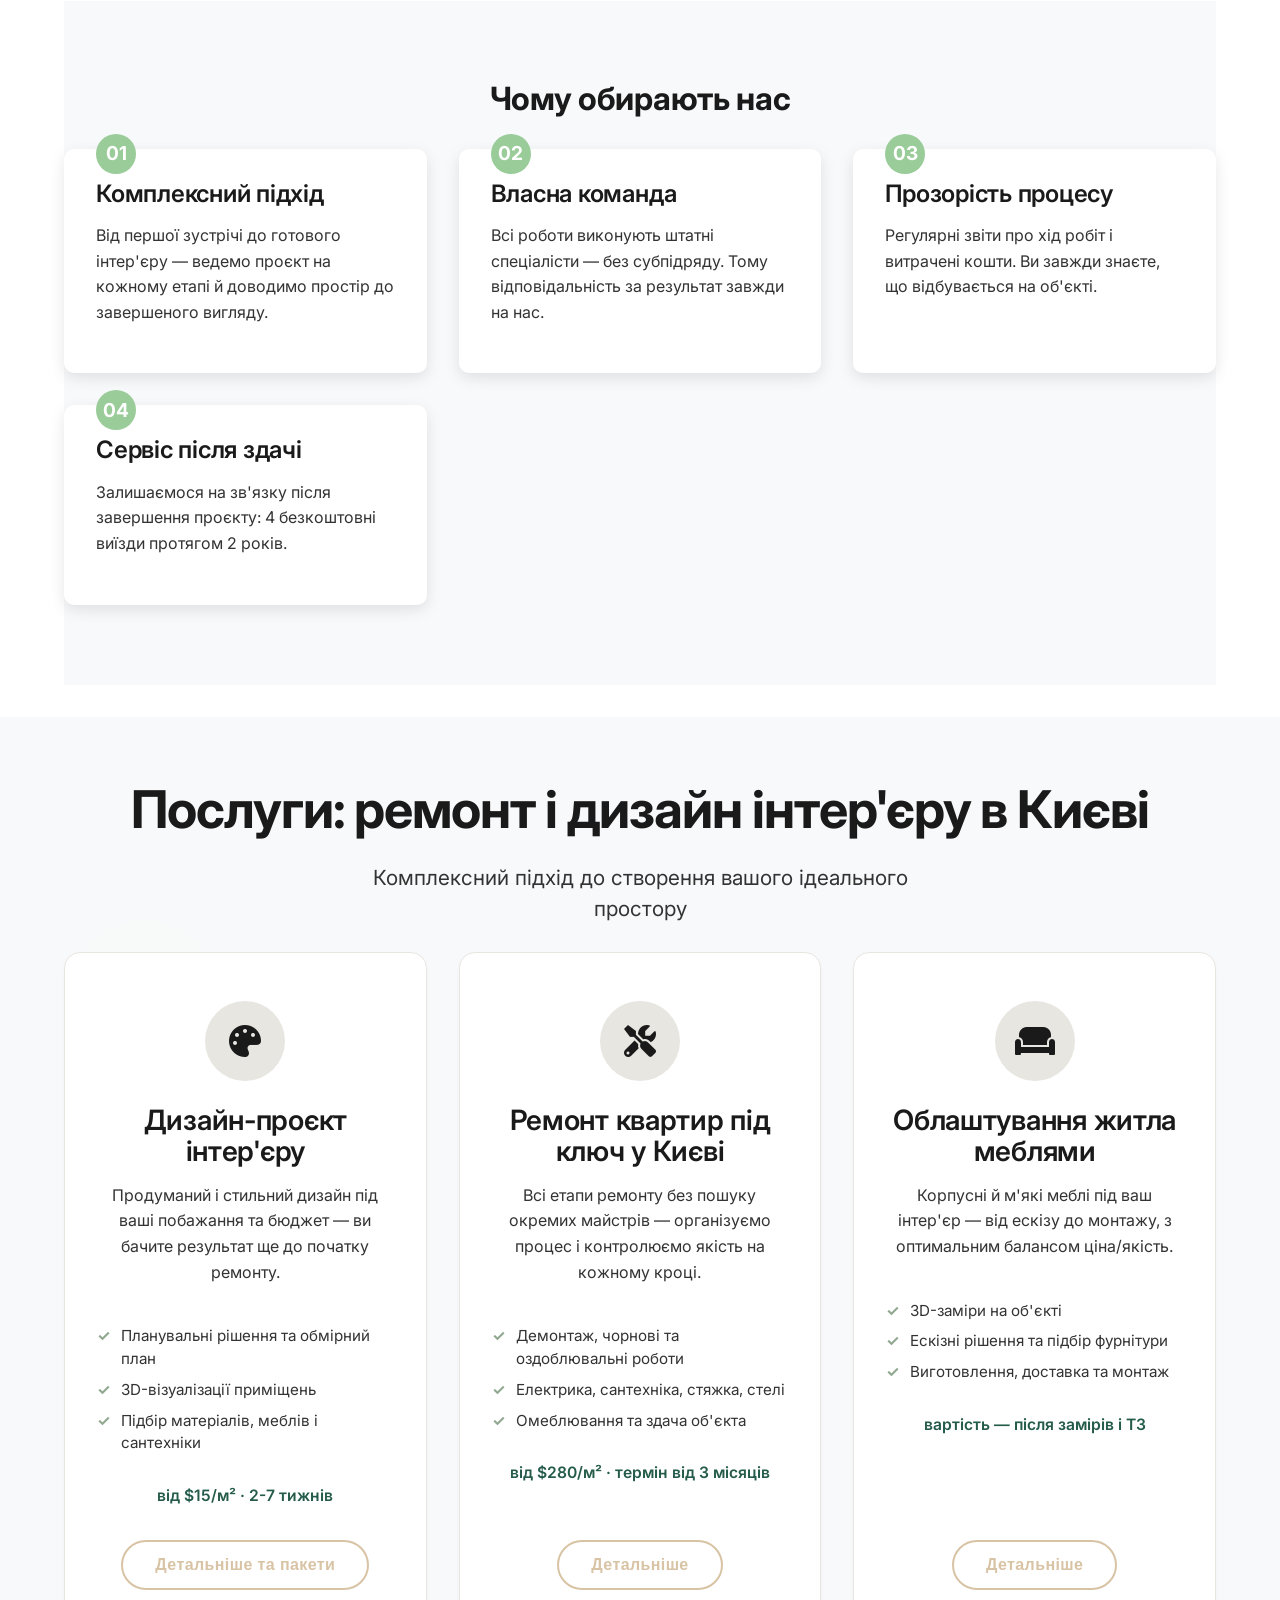
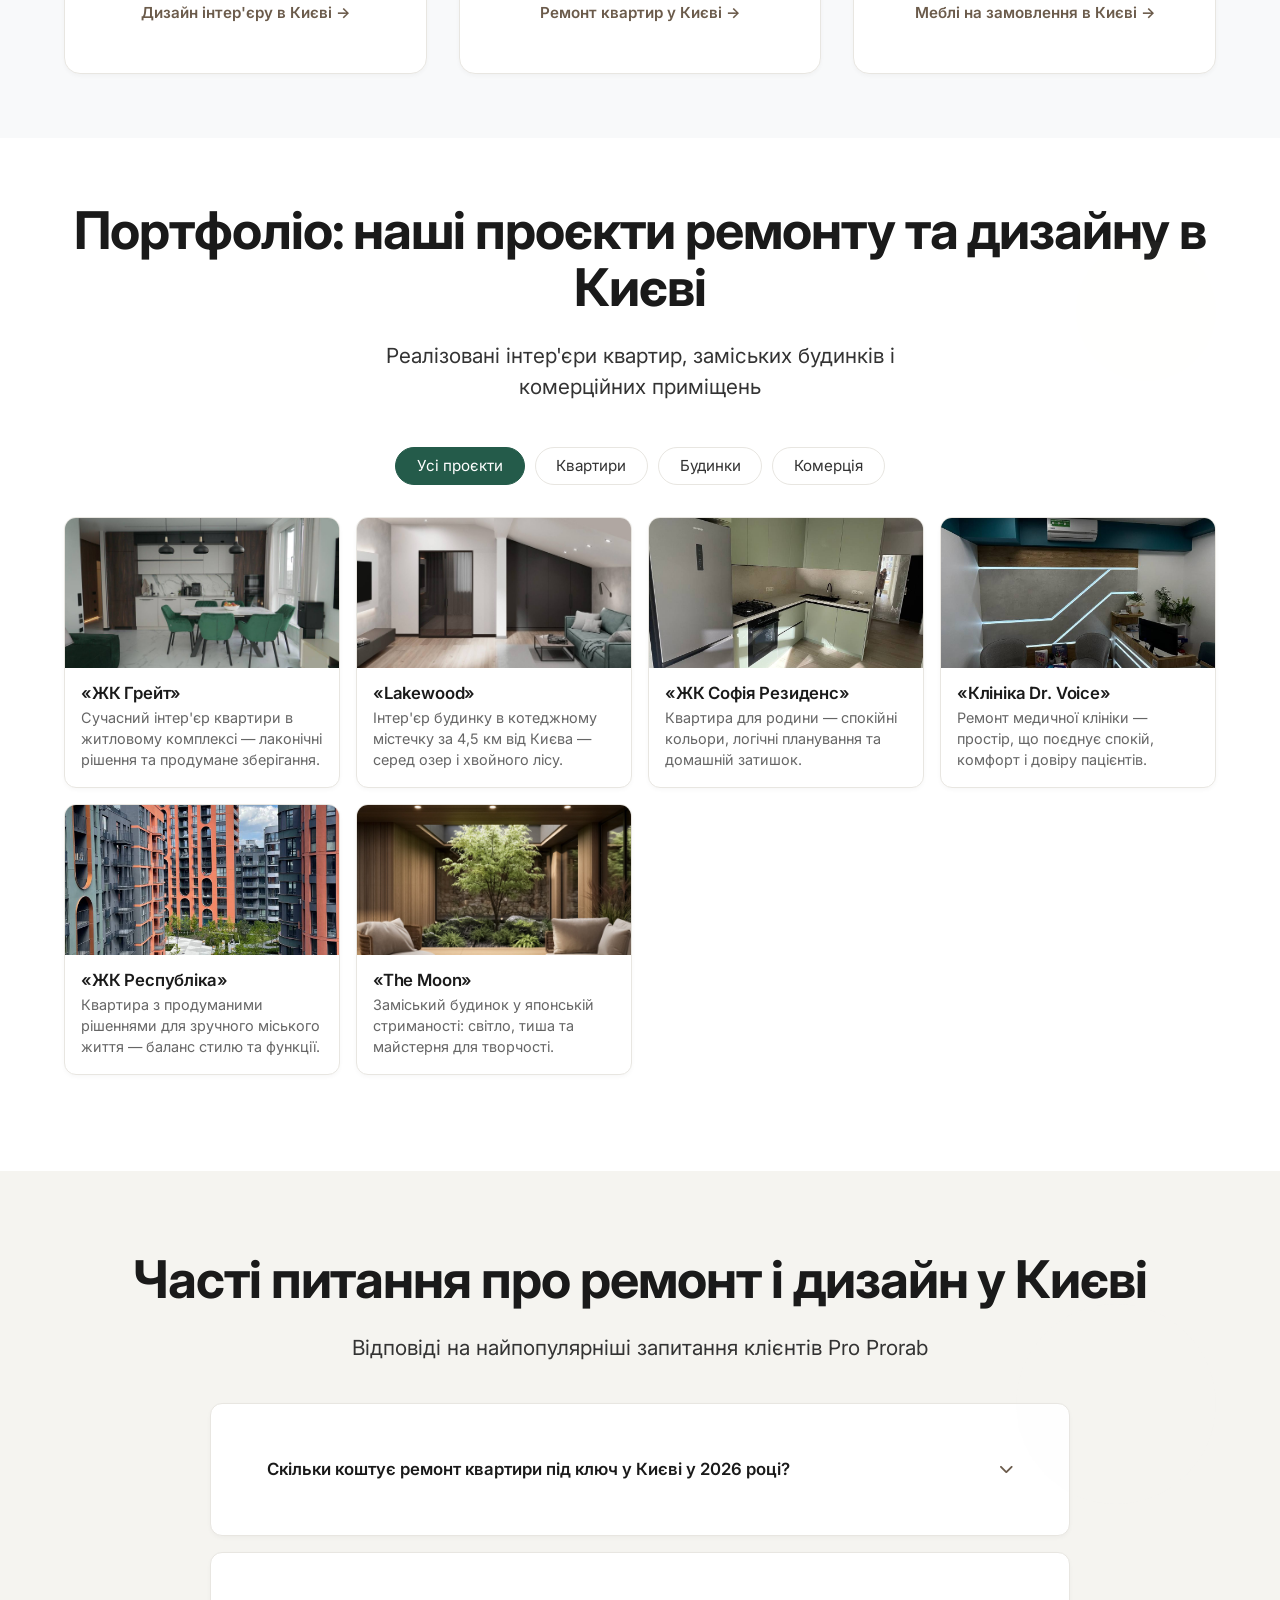
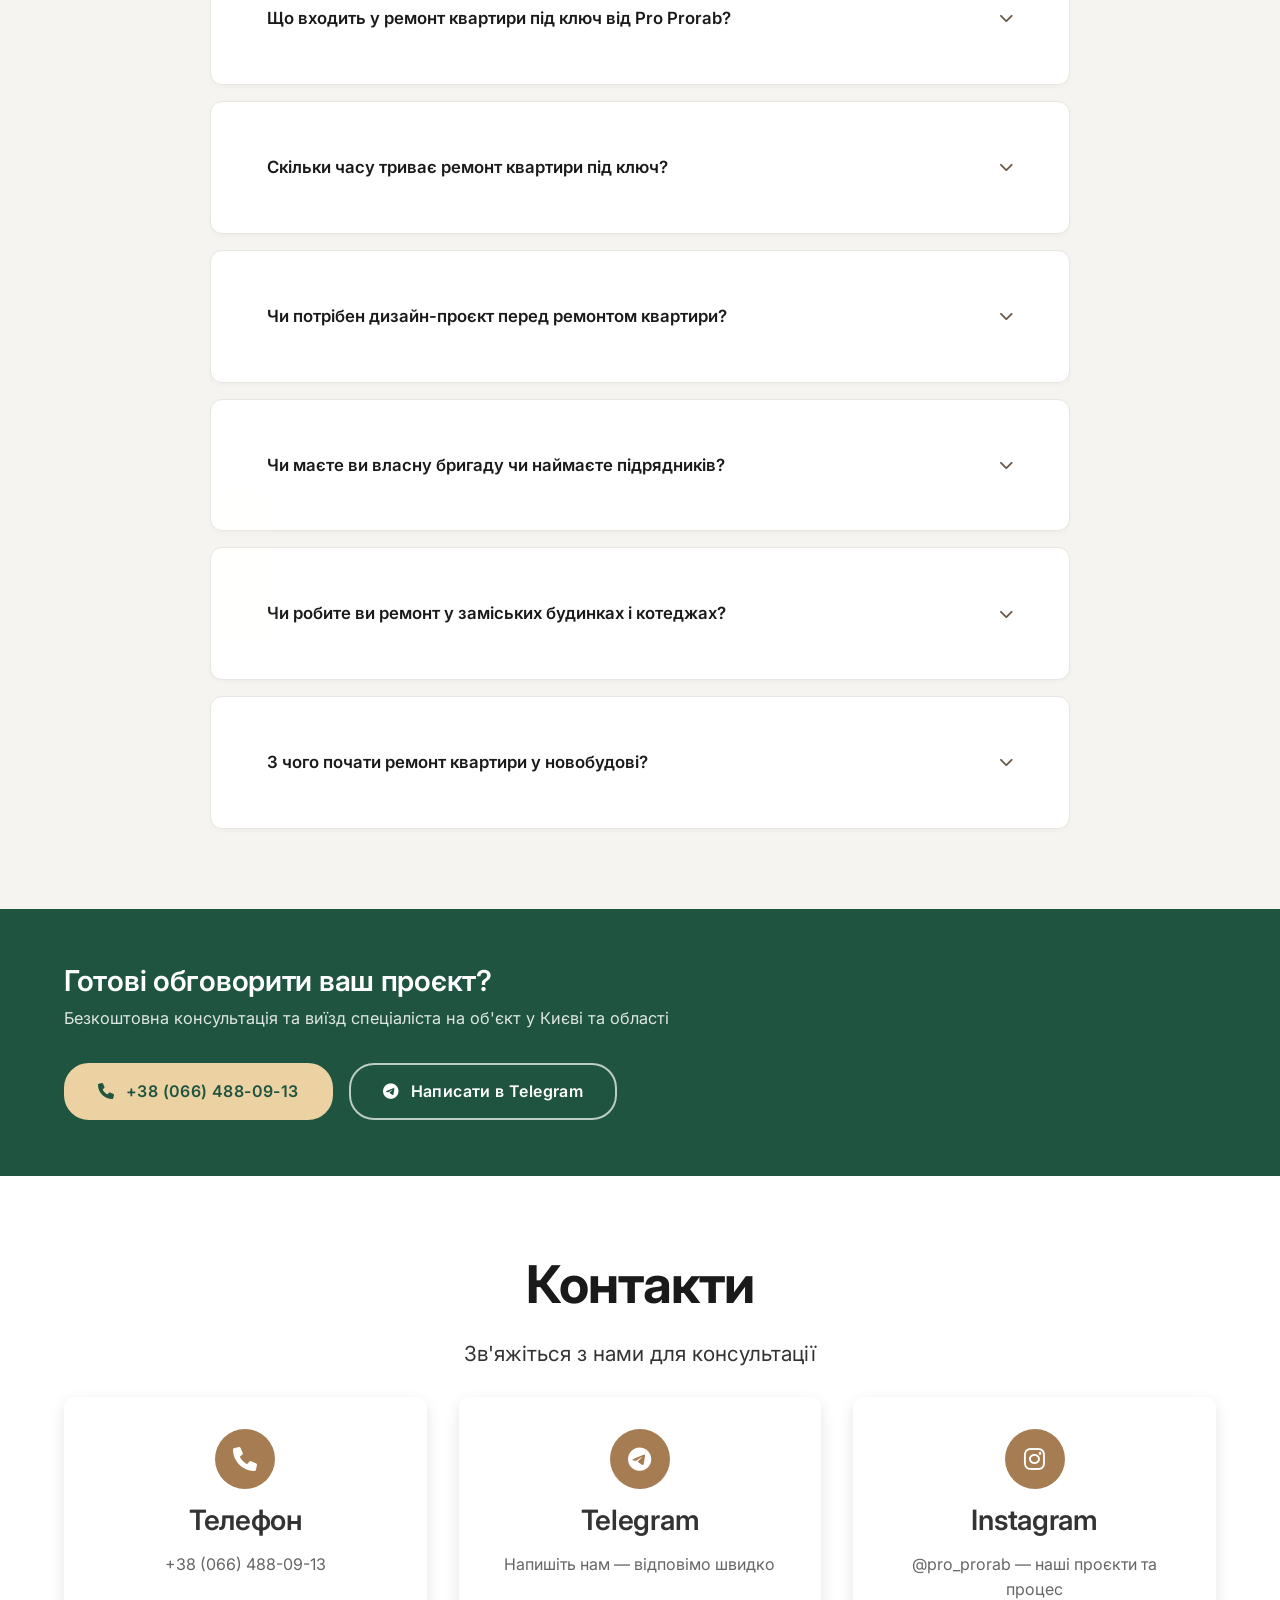
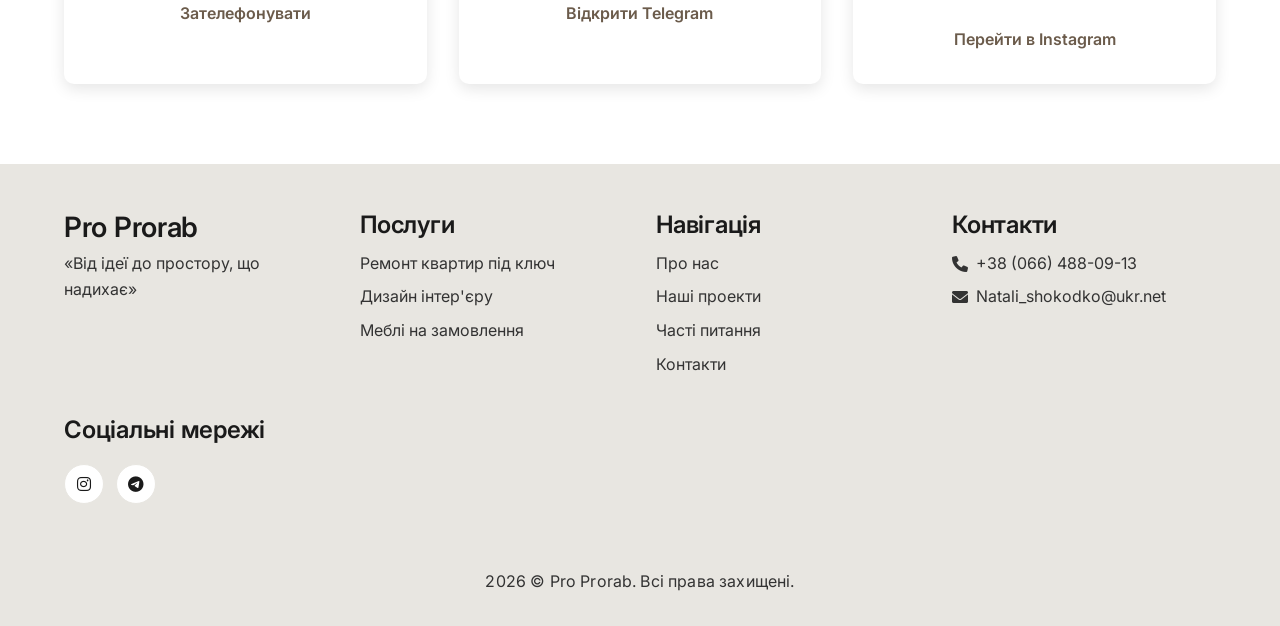
==== commit 68ef940d: "Add three SEO service pages targeting Kyiv commercial queries Search Console showed the site only su" ====
--- a/index.html
+++ b/index.html
@@ -62,7 +62,7 @@
     <link rel="dns-prefetch" href="https://t.me">
 
     <!-- Stylesheets -->
-    <link rel="stylesheet" href="css/style.css?v=20">
+    <link rel="stylesheet" href="css/style.css?v=21">
     <link href="https://fonts.googleapis.com/css2?family=Inter:wght@300;400;500;600;700&family=Caveat:wght@500;600;700&family=Great+Vibes&display=swap" rel="stylesheet">
     <link rel="stylesheet" href="https://cdnjs.cloudflare.com/ajax/libs/font-awesome/6.0.0/css/all.min.css">
 
@@ -420,6 +420,7 @@
                     <div class="service-actions">
                         <button class="btn btn-outline service-more-btn" data-service="design" aria-haspopup="dialog" aria-controls="serviceModal">Детальніше та пакети</button>
                     </div>
+                    <a href="/dyzain-interieru-kyiv/" class="service-page-link">Дизайн інтер'єру в Києві →</a>
                 </div>
                 <div class="service-card">
                     <div class="service-icon">
@@ -436,6 +437,7 @@
                     <div class="service-actions">
                         <button class="btn btn-outline service-more-btn" data-service="turnkey" aria-haspopup="dialog" aria-controls="serviceModal">Детальніше</button>
                     </div>
+                    <a href="/remont-kvartyr-kyiv/" class="service-page-link">Ремонт квартир у Києві →</a>
                 </div>
                 <div class="service-card">
                     <div class="service-icon">
@@ -452,6 +454,7 @@
                     <div class="service-actions">
                         <button class="btn btn-outline service-more-btn" data-service="furniture" aria-haspopup="dialog" aria-controls="serviceModal">Детальніше</button>
                     </div>
+                    <a href="/mebli-na-zamovlennia-kyiv/" class="service-page-link">Меблі на замовлення в Києві →</a>
                 </div>
             </div>
         </div>
@@ -680,10 +683,17 @@
                     </div>
                 </div>
                 <div class="footer-section">
+                    <h4>Послуги</h4>
+                    <ul class="footer-links">
+                        <li><a href="/remont-kvartyr-kyiv/">Ремонт квартир під ключ</a></li>
+                        <li><a href="/dyzain-interieru-kyiv/">Дизайн інтер'єру</a></li>
+                        <li><a href="/mebli-na-zamovlennia-kyiv/">Меблі на замовлення</a></li>
+                    </ul>
+                </div>
+                <div class="footer-section">
                     <h4>Навігація</h4>
                     <ul class="footer-links">
                         <li><a href="#about">Про нас</a></li>
-                        <li><a href="#services">Послуги</a></li>
                         <li><a href="#portfolio">Наші проекти</a></li>
                         <li><a href="#faq">Часті питання</a></li>
                         <li><a href="#contacts">Контакти</a></li>
--- a/css/style.css
+++ b/css/style.css
@@ -3079,3 +3079,97 @@
     .hero-title { font-size: 2.2rem; }
     .hero-divider { margin: 0.9rem 0 1rem; }
 }
+
+/* === Service subpages (SEO landing pages) === */
+.page-hero {
+    background: var(--wix-accent-bg);
+    padding: calc(var(--header-h, 88px) + 2.6rem) 0 2.8rem;
+    border-bottom: 1px solid var(--wix-border);
+}
+.breadcrumbs {
+    display: flex;
+    flex-wrap: wrap;
+    gap: 0.45rem;
+    font-size: 0.88rem;
+    color: var(--wix-text-muted);
+    margin-bottom: 1.3rem;
+}
+.breadcrumbs a { color: var(--brand-brown); text-decoration: none; }
+.breadcrumbs a:hover { color: var(--brand-brown-hover); text-decoration: underline; }
+.page-hero h1 {
+    font-size: 2.35rem;
+    line-height: 1.2;
+    color: var(--wix-text-primary);
+    margin-bottom: 0.9rem;
+    max-width: 800px;
+}
+.page-hero .lead {
+    font-size: 1.12rem;
+    color: var(--wix-text-secondary);
+    line-height: 1.7;
+    max-width: 740px;
+    margin-bottom: 1.7rem;
+}
+.page-hero .hero-buttons { justify-content: flex-start; }
+.page-hero .btn {
+    border-radius: 999px;
+    display: inline-flex;
+    align-items: center;
+    justify-content: center;
+    gap: 0.6rem;
+    padding: 0.9rem 1.7rem;
+}
+.service-article { padding: 3.2rem 0 3.8rem; }
+.service-article .container { max-width: 920px; }
+.service-article h2 {
+    font-size: 1.65rem;
+    color: var(--wix-text-primary);
+    margin: 2.4rem 0 1rem;
+}
+.service-article h2:first-child { margin-top: 0; }
+.service-article p {
+    color: var(--wix-text-secondary);
+    line-height: 1.75;
+    margin-bottom: 1rem;
+}
+.service-article .steps-list {
+    padding-left: 1.35rem;
+    color: var(--wix-text-secondary);
+    line-height: 1.85;
+    margin: 0 0 1rem;
+}
+.service-article .steps-list li { margin-bottom: 0.4rem; }
+.service-article .package-body { margin: 1.2rem 0; }
+.page-portfolio-grid {
+    display: grid;
+    grid-template-columns: repeat(3, 1fr);
+    gap: 1rem;
+    margin: 1.2rem 0 0.4rem;
+}
+.page-portfolio-grid a { display: block; border-radius: var(--wix-radius-lg); overflow: hidden; }
+.page-portfolio-grid img {
+    width: 100%;
+    height: 190px;
+    object-fit: cover;
+    display: block;
+    transition: transform 0.3s ease;
+}
+.page-portfolio-grid a:hover img { transform: scale(1.04); }
+.service-page-link {
+    display: inline-block;
+    margin-top: 0.65rem;
+    color: var(--brand-brown);
+    font-weight: 600;
+    font-size: 0.95rem;
+    text-decoration: none;
+}
+.service-page-link:hover { color: var(--brand-brown-hover); text-decoration: underline; }
+@media (max-width: 768px) {
+    .page-hero h1 { font-size: 1.7rem; }
+    .page-hero .lead { font-size: 1rem; }
+    .page-hero .hero-buttons { flex-direction: column; align-items: stretch; }
+    .page-hero .btn { width: 100%; }
+    .page-portfolio-grid { grid-template-columns: 1fr; }
+    .page-portfolio-grid img { height: 220px; }
+    .service-article h2 { font-size: 1.35rem; }
+}
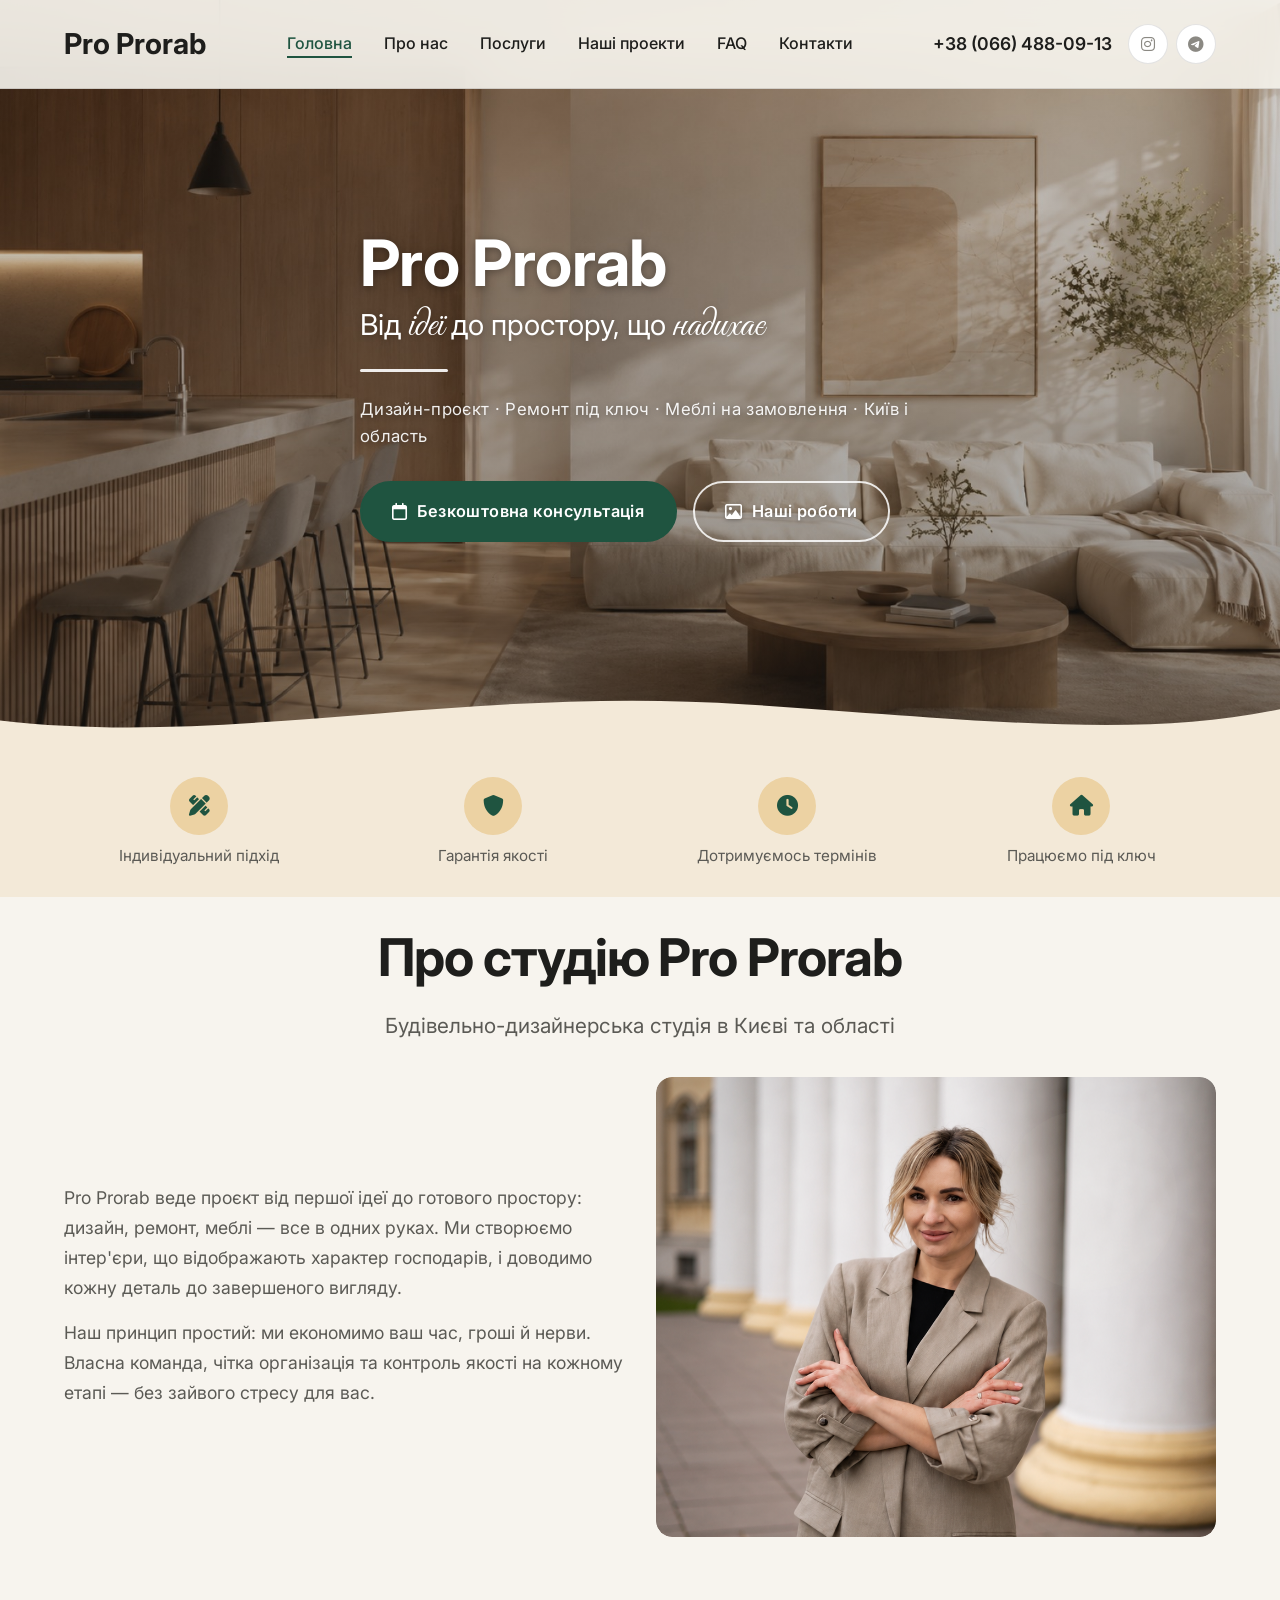
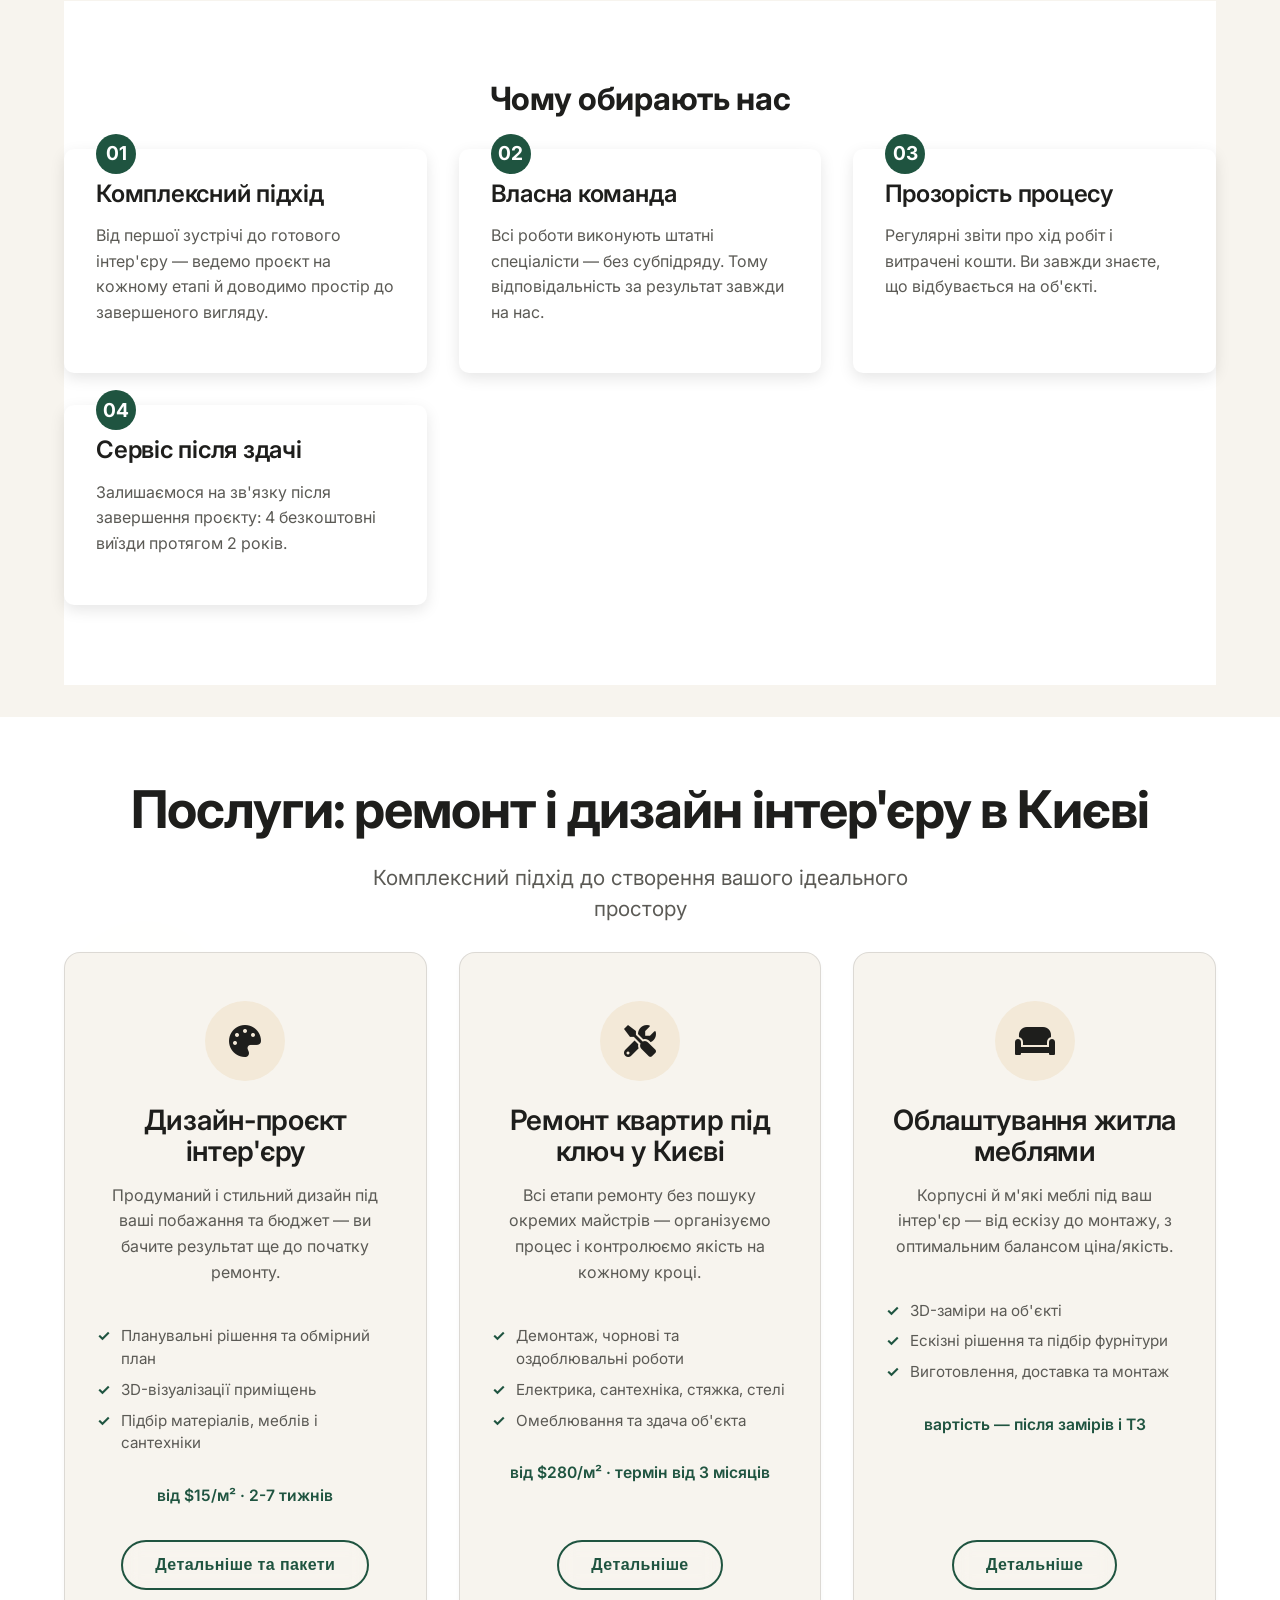
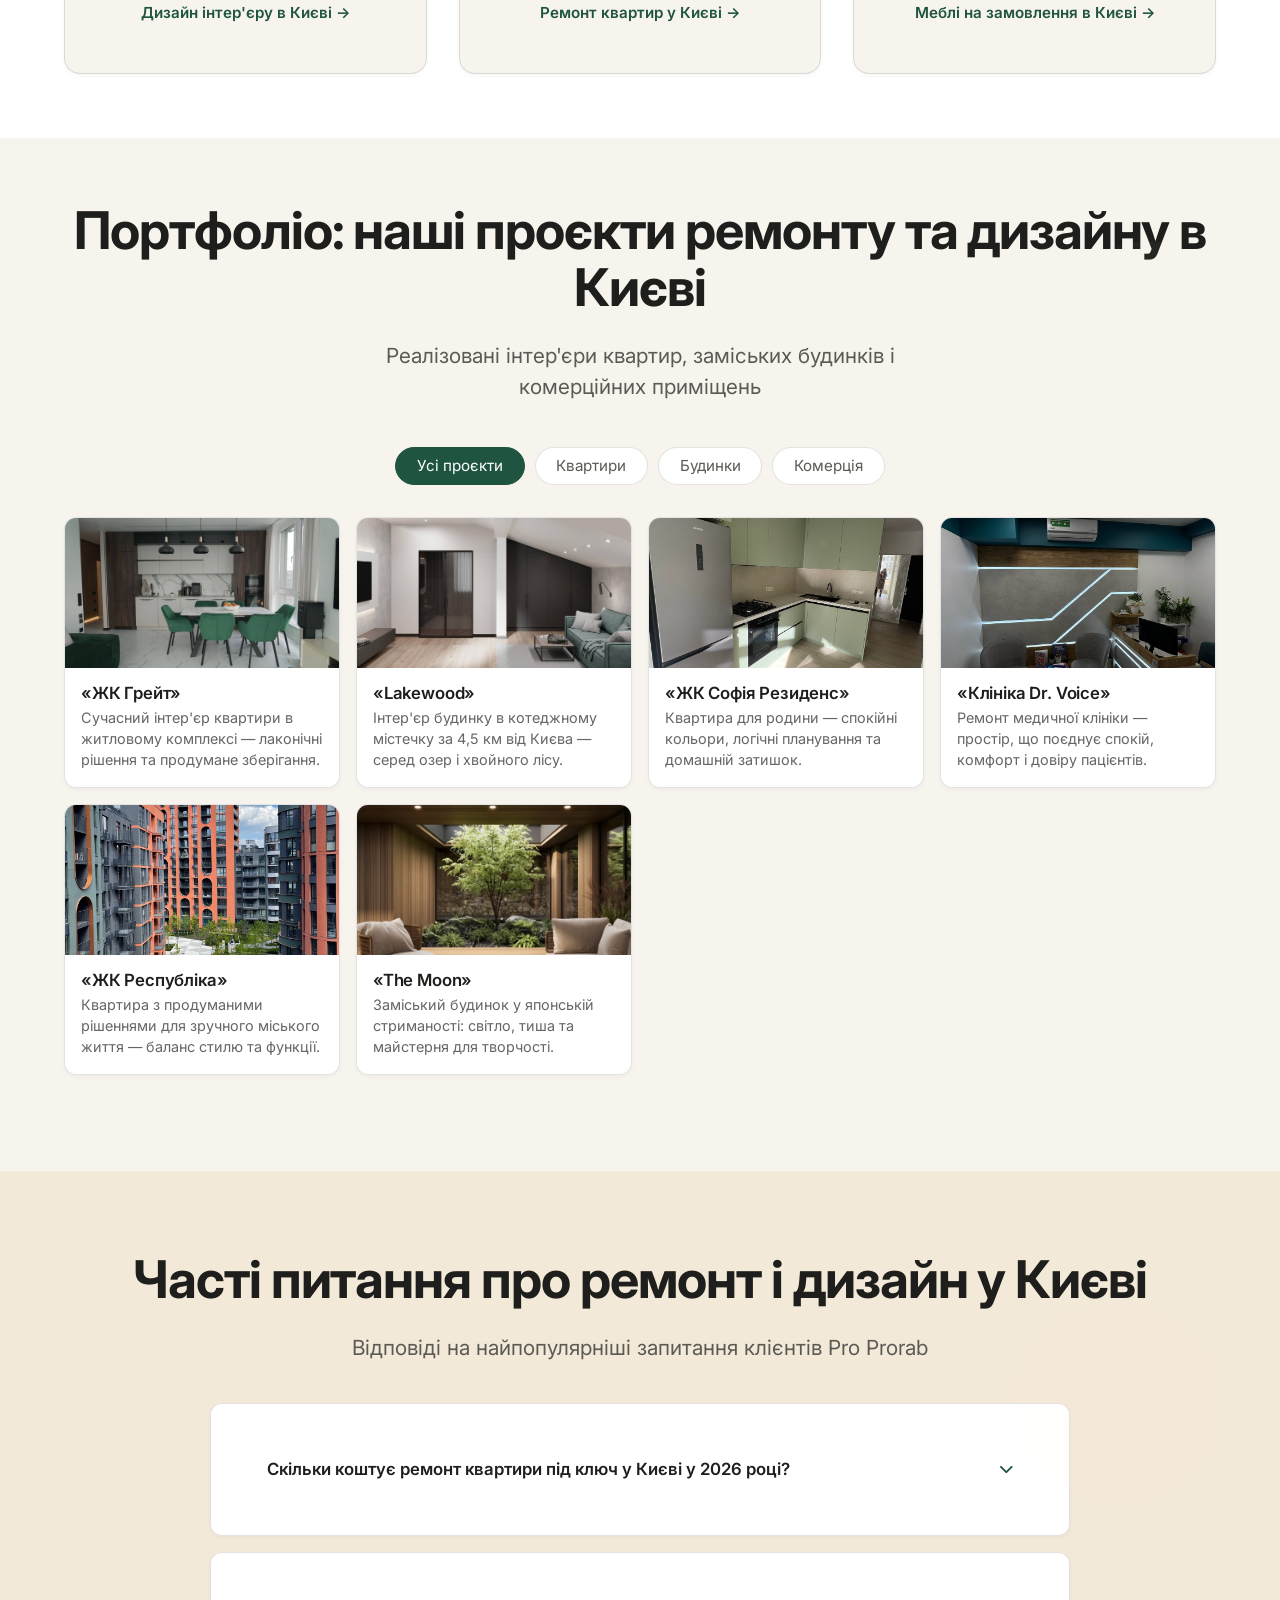
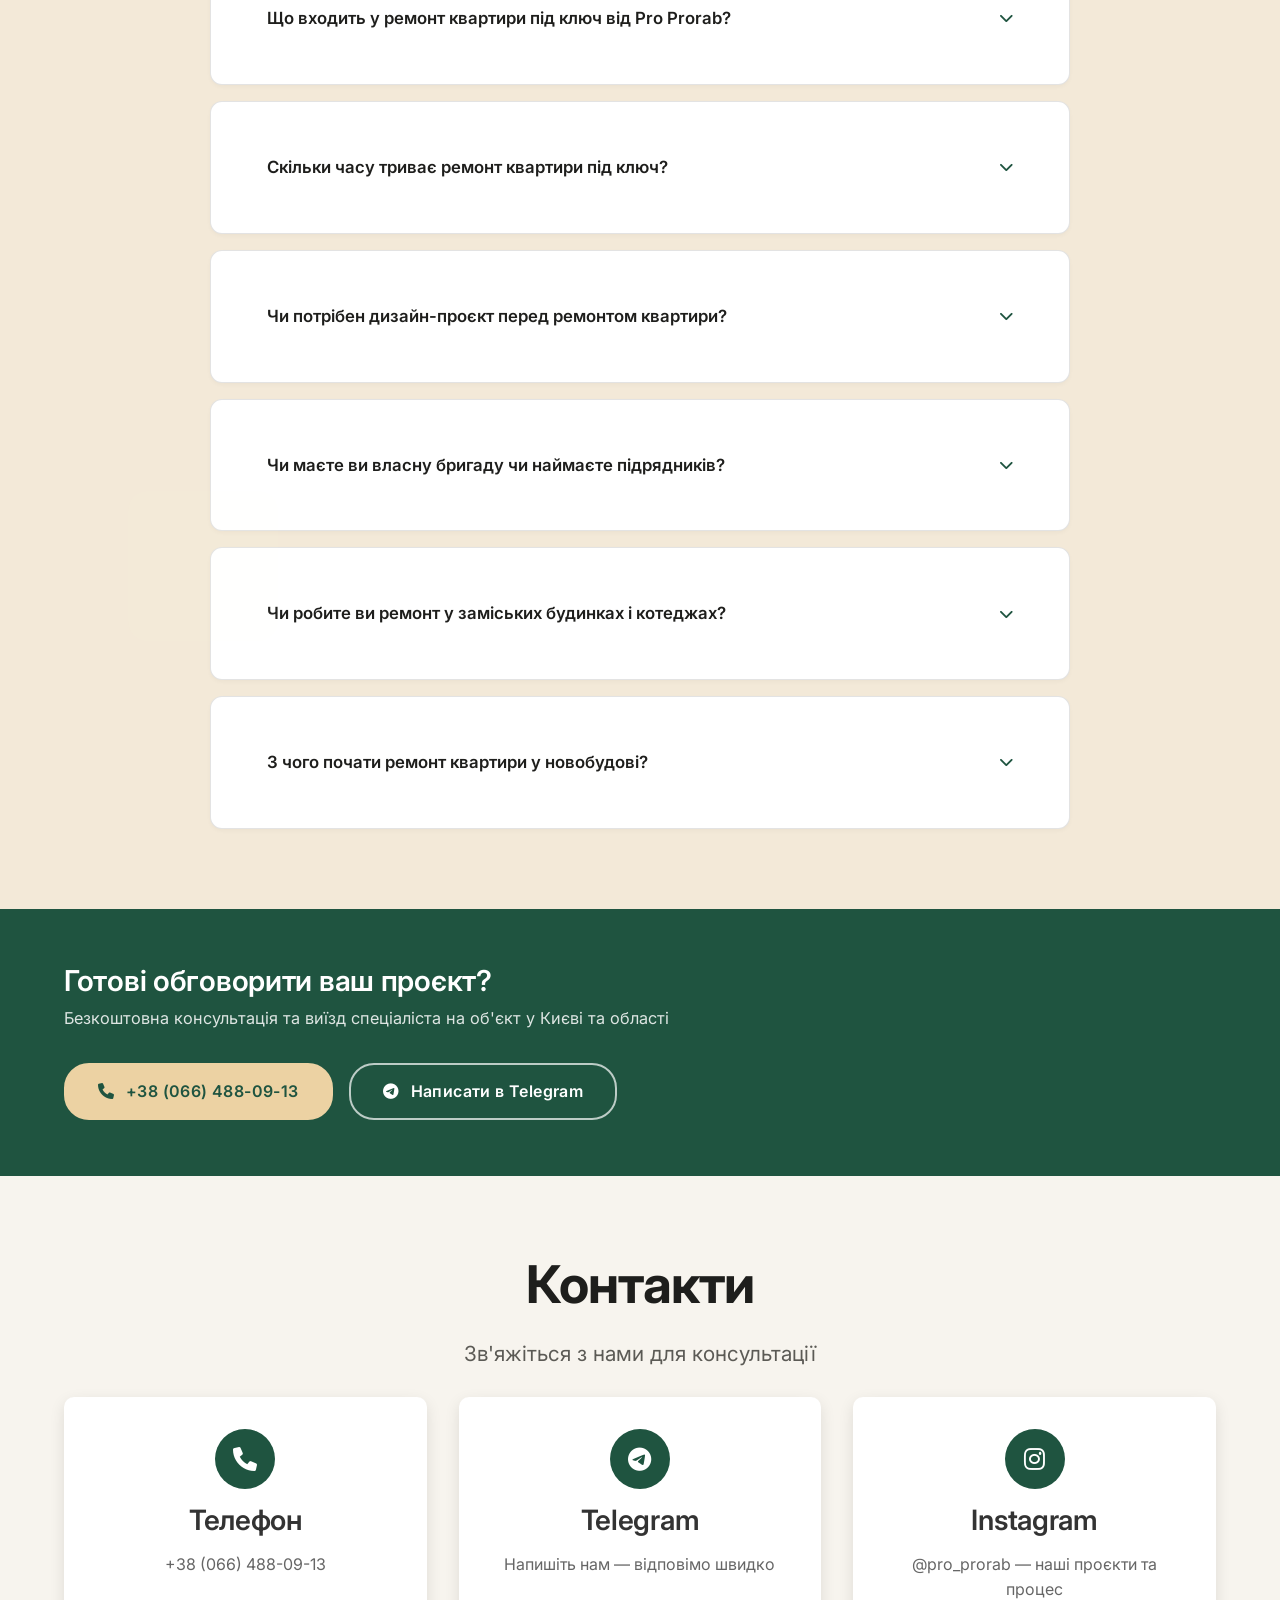
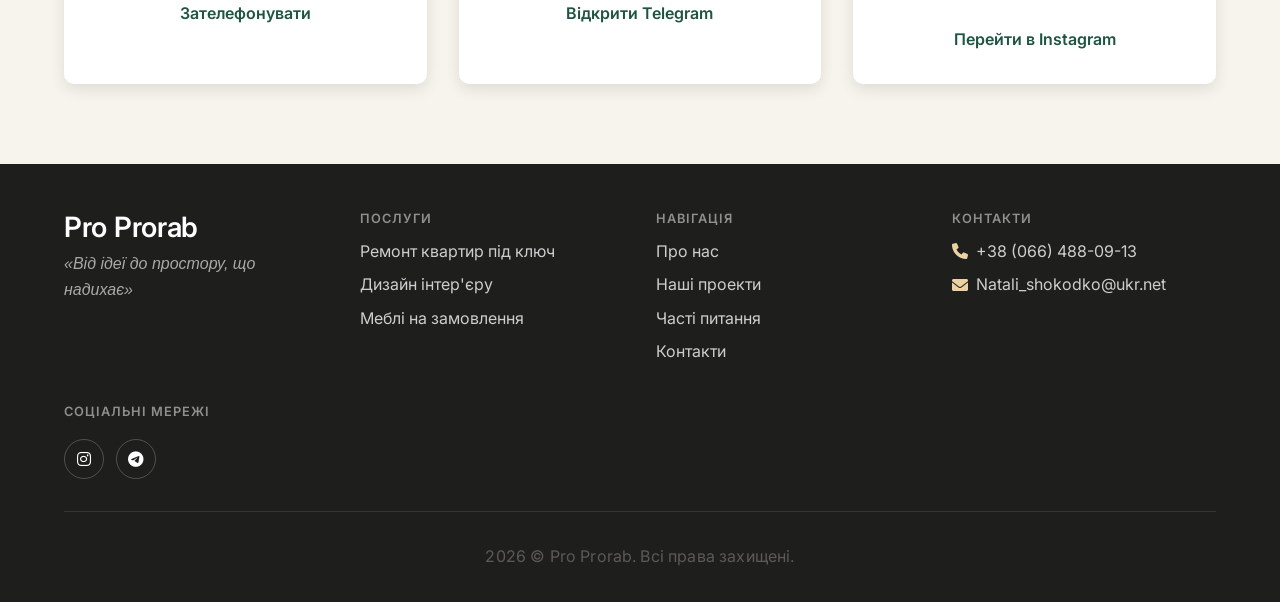
==== commit 2f0a751a: "Apply the /new/ prototype palette to the live site; remove the prototype The owner approved the prot" ====
--- a/index.html
+++ b/index.html
@@ -16,7 +16,7 @@
     <meta name="rating" content="general">
     <meta name="revisit-after" content="7 days">
     <meta name="language" content="Ukrainian">
-    <meta name="theme-color" content="#245B4A">
+    <meta name="theme-color" content="#1F5440">
 
     <!-- Geo Tags (Київ, Україна) -->
     <meta name="geo.region" content="UA-32">
@@ -62,7 +62,7 @@
     <link rel="dns-prefetch" href="https://t.me">
 
     <!-- Stylesheets -->
-    <link rel="stylesheet" href="css/style.css?v=21">
+    <link rel="stylesheet" href="css/style.css?v=22">
     <link href="https://fonts.googleapis.com/css2?family=Inter:wght@300;400;500;600;700&family=Caveat:wght@500;600;700&family=Great+Vibes&display=swap" rel="stylesheet">
     <link rel="stylesheet" href="https://cdnjs.cloudflare.com/ajax/libs/font-awesome/6.0.0/css/all.min.css">
 
@@ -312,7 +312,7 @@
         </div>
         <div class="hero-wave" aria-hidden="true">
             <svg viewBox="0 0 1440 90" preserveAspectRatio="none" xmlns="http://www.w3.org/2000/svg">
-                <path d="M0,58 C260,92 520,14 840,38 C1100,57 1280,82 1440,44 L1440,90 L0,90 Z" fill="#F5F4F0"/>
+                <path d="M0,58 C260,92 520,14 840,38 C1100,57 1280,82 1440,44 L1440,90 L0,90 Z" fill="#F3E9D8"/>
             </svg>
         </div>
     </section>
--- a/css/style.css
+++ b/css/style.css
@@ -5,48 +5,62 @@
     box-sizing: border-box;
 }
 
-/* CSS Variables for Custom Beige Color Scheme */
+/* ==========================================================================
+   Palette v2 — 4-color system (deep green · sand · warm off-white · graphite),
+   ported from the approved /new/ prototype. Everything below maps the legacy
+   variable names onto this system so the whole site re-skins consistently.
+   ========================================================================== */
 :root {
+    /* Core palette */
+    --green: #1F5440;
+    --green-deep: #163F30;
+    --sand: #ECD2A3;
+    --sand-soft: #F3E9D8;
+    --cream: #F7F4EE;
+    --ink: #1E1E1C;
+    --ink-soft: #5B5A55;
+    --ink-mute: #8B8983;
+
     /* Background Colors */
-    --wix-bg: #ffffff; /* Pure white background */
-    --wix-surface: #ffffff; /* White surface */
-    --wix-section-bg: #f8f9fa; /* Light gray section background */
-    --wix-accent-bg: #F5F4F0; /* Very light beige accent background */
+    --wix-bg: var(--cream);          /* page background: warm off-white, not pure white */
+    --wix-surface: #FFFFFF;          /* cards, modals, header surface */
+    --wix-section-bg: #FFFFFF;       /* alternate (white) sections */
+    --wix-accent-bg: var(--sand-soft); /* sand sections: facts strip, FAQ, page heroes */
 
     /* Text Colors */
-    --wix-text-primary: #1a1a1a; /* Very dark text */
-    --wix-text-secondary: #333333; /* Dark gray text */
-    --wix-text-muted: #666666; /* Medium gray text */
-
-    /* Accent Colors - Beige Theme */
-    --wix-accent: #E8E6E1; /* Main beige accent */
-    --wix-accent-hover: #D4D1C9; /* Lighter beige for hover states */
-    --wix-accent-light: #F9F8F5; /* Very light beige */
-    --wix-accent-dark: #C4C1B9; /* Darker beige for borders */
-    --wix-success: #8FA88F; /* Soft green for success states */
-    --wix-warning: #D4B08A; /* Warm beige for warnings */
+    --wix-text-primary: var(--ink);
+    --wix-text-secondary: var(--ink-soft);
+    --wix-text-muted: var(--ink-mute);
+
+    /* Accent Colors */
+    --wix-accent: var(--sand-soft);   /* soft sand fills (icon circles, hovers) */
+    --wix-accent-hover: var(--sand);
+    --wix-accent-light: var(--cream);
+    --wix-accent-dark: #DCCFBB;       /* sand-toned borders */
+    --wix-success: var(--green);      /* checkmarks */
+    --wix-warning: var(--sand);
 
     /* UI Elements */
-    --wix-border: #e8e6e1; /* Beige border */
-    --wix-border-light: #f0f0f0; /* Very light border */
-    --wix-shadow: 0 2px 4px rgba(0, 0, 0, 0.03);
-    --wix-shadow-lg: 0 4px 12px rgba(0, 0, 0, 0.05);
-    --wix-shadow-xl: 0 8px 24px rgba(0, 0, 0, 0.08);
-    --wix-radius: 8px; /* Border radius */
-    --wix-radius-lg: 12px; /* Large border radius */
-
-    /* Brand Colors (Warm Beige theme) */
-    --brand: #D8C3A5; /* Warm beige */
-    --brand-hover: #C9AF8D; /* Darker beige on hover */
-    --brand-contrast: #2E2E2E; /* Dark text on beige */
-
-    /* Hero Text Colors (richer, not black) */
-    --hero-title-color: #245B4A; /* Deep green slate */
-    --hero-subtitle-color: #317D63; /* Softer green slate */
-
-    /* Supporting brown tone for links */
-    --brand-brown: #6B5B4B;
-    --brand-brown-hover: #5A4C3E;
+    --wix-border: rgba(30, 30, 28, 0.12);
+    --wix-border-light: rgba(30, 30, 28, 0.07);
+    --wix-shadow: 0 2px 4px rgba(30, 30, 28, 0.03);
+    --wix-shadow-lg: 0 4px 12px rgba(30, 30, 28, 0.06);
+    --wix-shadow-xl: 0 8px 24px rgba(30, 30, 28, 0.08);
+    --wix-radius: 8px;
+    --wix-radius-lg: 12px;
+
+    /* Brand: primary actions are deep green with white text */
+    --brand: var(--green);
+    --brand-hover: var(--green-deep);
+    --brand-contrast: #FFFFFF;
+
+    /* Hero / heading accents */
+    --hero-title-color: var(--green);
+    --hero-subtitle-color: var(--green);
+
+    /* Links (legacy name kept; now green) */
+    --brand-brown: var(--green);
+    --brand-brown-hover: var(--green-deep);
 }
 
 body {
@@ -101,7 +115,7 @@
     .header {
         backdrop-filter: none;
         -webkit-backdrop-filter: none;
-        background-color: rgba(255, 255, 255, 0.95);
+        background-color: rgba(247, 244, 238, 0.96);
     }
 }
 
@@ -112,7 +126,7 @@
     left: 0;
     right: 0;
     bottom: 0;
-    background: rgba(255, 255, 255, 0.98);
+    background: rgba(247, 244, 238, 0.98);
     backdrop-filter: blur(20px);
     z-index: 999;
     padding: 2rem 1rem;
@@ -238,7 +252,7 @@
 
 /* Header */
 .header {
-    background-color: var(--wix-surface);
+    background-color: rgba(247, 244, 238, 0.9);
     backdrop-filter: blur(20px);
     -webkit-backdrop-filter: blur(20px);
     position: fixed;
@@ -408,7 +422,7 @@
     left: 0;
     right: 0;
     height: 100dvh;
-    background-color: rgba(255, 255, 255, 0.98);
+    background-color: rgba(247, 244, 238, 0.98);
     backdrop-filter: blur(20px);
     -webkit-backdrop-filter: blur(20px);
     padding: calc(var(--header-h, 64px) + 12px) 1rem 2rem;
@@ -488,10 +502,8 @@
 }
 
 .hero .btn-primary:hover {
-    background-image: linear-gradient(135deg, #D8C3A5 0%, #E6D5BC 100%);
-    background-size: 200% 200%;
-    background-position: 100% 50%;
-    border-color: #D1BB9E;
+    background: var(--brand-hover);
+    border-color: var(--brand-hover);
 }
 
 .hero-title {
@@ -613,7 +625,7 @@
 
 /* Services Section */
 .services-preview {
-    background-color: #f8f9fa;
+    background-color: var(--wix-section-bg);
 }
 
 .services-grid {
@@ -904,7 +916,7 @@
 
 /* Contact Form Section */
 .contact-form-section {
-    background-color: #f8f9fa;
+    background-color: var(--wix-section-bg);
 }
 
 .contact-form-content {
@@ -942,7 +954,7 @@
 .form-group textarea {
     width: 100%;
     padding: 12px 15px;
-    border: 2px solid #e9ecef;
+    border: 2px solid var(--wix-border);
     border-radius: 5px;
     font-size: 16px;
     transition: border-color 0.3s ease;
@@ -951,7 +963,7 @@
 .form-group input:focus,
 .form-group textarea:focus {
     outline: none;
-    border-color: #A67C52;
+    border-color: var(--brand);
 }
 
 /* Footer */
@@ -1397,7 +1409,7 @@
 }
 
 .scroll-top-btn:hover {
-    background-image: linear-gradient(135deg, var(--brand) 0%, #E6D5BC 100%);
+    background: var(--brand-hover);
 }
 
 .scroll-top-btn:focus-visible {
@@ -1561,7 +1573,7 @@
 
 /* Page Header */
 .page-header {
-    background: #D2CFC6;
+    background: var(--wix-accent-bg);
     color: var(--wix-text-primary);
     padding: 120px 0 80px;
     text-align: center;
@@ -1625,7 +1637,7 @@
 
 /* Values Section */
 .our-values {
-    background-color: #f8f9fa;
+    background-color: var(--wix-section-bg);
     padding: 80px 0;
 }
 
@@ -1696,7 +1708,7 @@
 
 .member-photo {
     height: 250px;
-    background-color: #f8f9fa;
+    background-color: var(--wix-section-bg);
     display: flex;
     align-items: center;
     justify-content: center;
@@ -1713,7 +1725,7 @@
 }
 
 .member-position {
-    color: #99CC99;
+    color: var(--brand);
     font-weight: 600;
     margin-bottom: 1rem;
 }
@@ -1725,7 +1737,7 @@
 
 /* Why Choose Us */
 .why-choose-us {
-    background-color: #f8f9fa;
+    background-color: var(--wix-section-bg);
     padding: 80px 0;
 }
 
@@ -1752,7 +1764,7 @@
     position: absolute;
     top: -15px;
     left: 2rem;
-    background-color: #99CC99;
+    background-color: var(--brand);
     color: white;
     width: 40px;
     height: 40px;
@@ -1776,7 +1788,7 @@
 
 /* CTA Section */
 .cta-section {
-    background: #D2CFC6;
+    background: var(--wix-accent-bg);
     color: var(--wix-text-primary);
     padding: 80px 0;
     text-align: center;
@@ -1808,7 +1820,7 @@
 
 .cta-buttons .btn-outline:hover {
     background-color: white;
-    color: #A67C52;
+    color: var(--brand);
 }
 
 /* Services Page Styles */
@@ -1827,7 +1839,7 @@
     gap: 3rem;
     align-items: center;
     padding: 3rem 0;
-    border-bottom: 1px solid #e9ecef;
+    border-bottom: 1px solid var(--wix-border);
 }
 
 .service-detailed:last-child {
@@ -1862,13 +1874,13 @@
     content: '✓';
     position: absolute;
     left: 0;
-    color: #99CC99;
+    color: var(--brand);
     font-weight: bold;
 }
 
 .service-image {
     height: 300px;
-    background-color: #f8f9fa;
+    background-color: var(--wix-section-bg);
     border-radius: 10px;
     display: flex;
     align-items: center;
@@ -1888,8 +1900,8 @@
 .filter-btn {
     padding: 10px 20px;
     background-color: transparent;
-    border: 2px solid #A67C52;
-    color: #A67C52;
+    border: 2px solid var(--brand);
+    color: var(--brand);
     border-radius: 25px;
     cursor: pointer;
     transition: all 0.3s ease;
@@ -1898,7 +1910,7 @@
 
 .filter-btn:hover,
 .filter-btn.active {
-    background-color: #A67C52;
+    background-color: var(--brand);
     color: white;
 }
 
@@ -1926,7 +1938,7 @@
 
 .portfolio-detailed-image {
     height: 250px;
-    background-color: #f8f9fa;
+    background-color: var(--wix-section-bg);
     display: flex;
     align-items: center;
     justify-content: center;
@@ -1960,7 +1972,7 @@
 }
 
 .portfolio-link {
-    color: #99CC99;
+    color: var(--brand);
     text-decoration: none;
     font-weight: 600;
     transition: color 0.3s ease;
@@ -2013,7 +2025,7 @@
 }
 
 .contact-detailed-form {
-    background-color: #f8f9fa;
+    background-color: var(--wix-section-bg);
     padding: 80px 0;
 }
 
@@ -2111,7 +2123,7 @@
 
 /* Service Pricing */
 .service-pricing {
-    background-color: #f8f9fa;
+    background-color: var(--wix-section-bg);
     padding: 1rem;
     border-radius: 5px;
     margin: 1.5rem 0;
@@ -2124,7 +2136,7 @@
 
 /* How We Work Section */
 .how-we-work {
-    background-color: #f8f9fa;
+    background-color: var(--wix-section-bg);
     padding: 80px 0;
 }
 
@@ -2147,7 +2159,7 @@
 .step-number {
     width: 60px;
     height: 60px;
-    background-color: #99CC99;
+    background-color: var(--brand);
     color: white;
     border-radius: 50%;
     display: flex;
@@ -2195,7 +2207,7 @@
 }
 
 .pricing-card.featured {
-    border-color: #A67C52;
+    border-color: var(--brand);
     transform: scale(1.05);
 }
 
@@ -2218,7 +2230,7 @@
 .price {
     font-size: 2rem;
     font-weight: 700;
-    color: #99CC99;
+    color: var(--brand);
     margin-bottom: 1rem;
 }
 
@@ -2226,7 +2238,7 @@
     position: absolute;
     top: -10px;
     right: -10px;
-    background-color: #A67C52;
+    background-color: var(--brand);
     color: white;
     padding: 0.5rem 1rem;
     border-radius: 20px;
@@ -2241,7 +2253,7 @@
 
 .pricing-features li {
     padding: 0.75rem 0;
-    border-bottom: 1px solid #e9ecef;
+    border-bottom: 1px solid var(--wix-border);
     position: relative;
     padding-left: 2rem;
 }
@@ -2254,7 +2266,7 @@
     content: '✓';
     position: absolute;
     left: 0;
-    color: #A67C52;
+    color: var(--brand);
     font-weight: bold;
 }
 
@@ -2290,7 +2302,7 @@
 .contact-info-icon {
     width: 60px;
     height: 60px;
-    background-color: #A67C52;
+    background-color: var(--brand);
     border-radius: 50%;
     display: flex;
     align-items: center;
@@ -2312,7 +2324,7 @@
 
 .contact-link {
     display: inline-block;
-    color: #99CC99;
+    color: var(--brand);
     text-decoration: none;
     font-weight: 600;
     margin-top: 1rem;
@@ -2324,7 +2336,7 @@
 }
 
 .contact-detailed-form {
-    background-color: #f8f9fa;
+    background-color: var(--wix-section-bg);
     padding: 80px 0;
 }
 
@@ -2374,7 +2386,7 @@
 }
 
 .checkbox-label a {
-    color: #A67C52;
+    color: var(--brand);
     text-decoration: none;
 }
 
@@ -2396,7 +2408,7 @@
 
 .map-placeholder {
     height: 400px;
-    background-color: #f8f9fa;
+    background-color: var(--wix-section-bg);
     display: flex;
     align-items: center;
     justify-content: center;
@@ -2428,7 +2440,7 @@
 
 /* FAQ Section */
 .faq-section {
-    background-color: #f8f9fa;
+    background-color: var(--wix-section-bg);
     padding: 80px 0;
 }
 
@@ -2464,7 +2476,7 @@
 
 /* Statistics Section */
 .statistics-section {
-    background: #D2CFC6;
+    background: var(--wix-accent-bg);
     color: var(--wix-text-primary);
     padding: 80px 0;
 }
@@ -2955,8 +2967,8 @@
     height: 58px;
     margin: 0 auto 0.7rem;
     border-radius: 50%;
-    background: #EAD9BD;
-    color: var(--brand-brown);
+    background: var(--sand);
+    color: var(--green);
     display: flex;
     align-items: center;
     justify-content: center;
@@ -3173,3 +3185,39 @@
     .page-portfolio-grid img { height: 220px; }
     .service-article h2 { font-size: 1.35rem; }
 }
+
+/* === Palette v2: dark graphite footer (from the /new/ prototype) === */
+.footer {
+    background-color: var(--ink);
+    color: rgba(255, 255, 255, 0.78);
+}
+.footer-logo h3 { color: #FFFFFF; }
+.footer-logo p { color: rgba(255, 255, 255, 0.62); font-style: italic; }
+.footer h4 { color: rgba(255, 255, 255, 0.5); letter-spacing: 0.08em; text-transform: uppercase; font-size: 0.8rem; }
+.footer-links a,
+.footer-contact p { color: rgba(255, 255, 255, 0.78); }
+.footer-links a:hover { color: var(--sand); }
+.footer-contact p i { color: var(--sand); }
+.footer-social .social-link {
+    background-color: transparent;
+    color: #FFFFFF;
+    border: 1px solid rgba(255, 255, 255, 0.22);
+}
+.footer-social .social-link:hover {
+    background-color: var(--sand);
+    border-color: var(--sand);
+    color: var(--green-deep);
+}
+.footer-bottom {
+    border-top-color: rgba(255, 255, 255, 0.1);
+    color: rgba(255, 255, 255, 0.45);
+}
+
+/* Mobile nav panel: cream instead of white */
+.nav.active { background: rgba(247, 244, 238, 0.98); }
+
+/* Palette v2: cream cards on the white services section (desktop) */
+@media (min-width: 769px) {
+    .services-preview .service-card { background-color: var(--cream); }
+    .services-preview .service-card:hover { background-color: var(--wix-surface); }
+}
